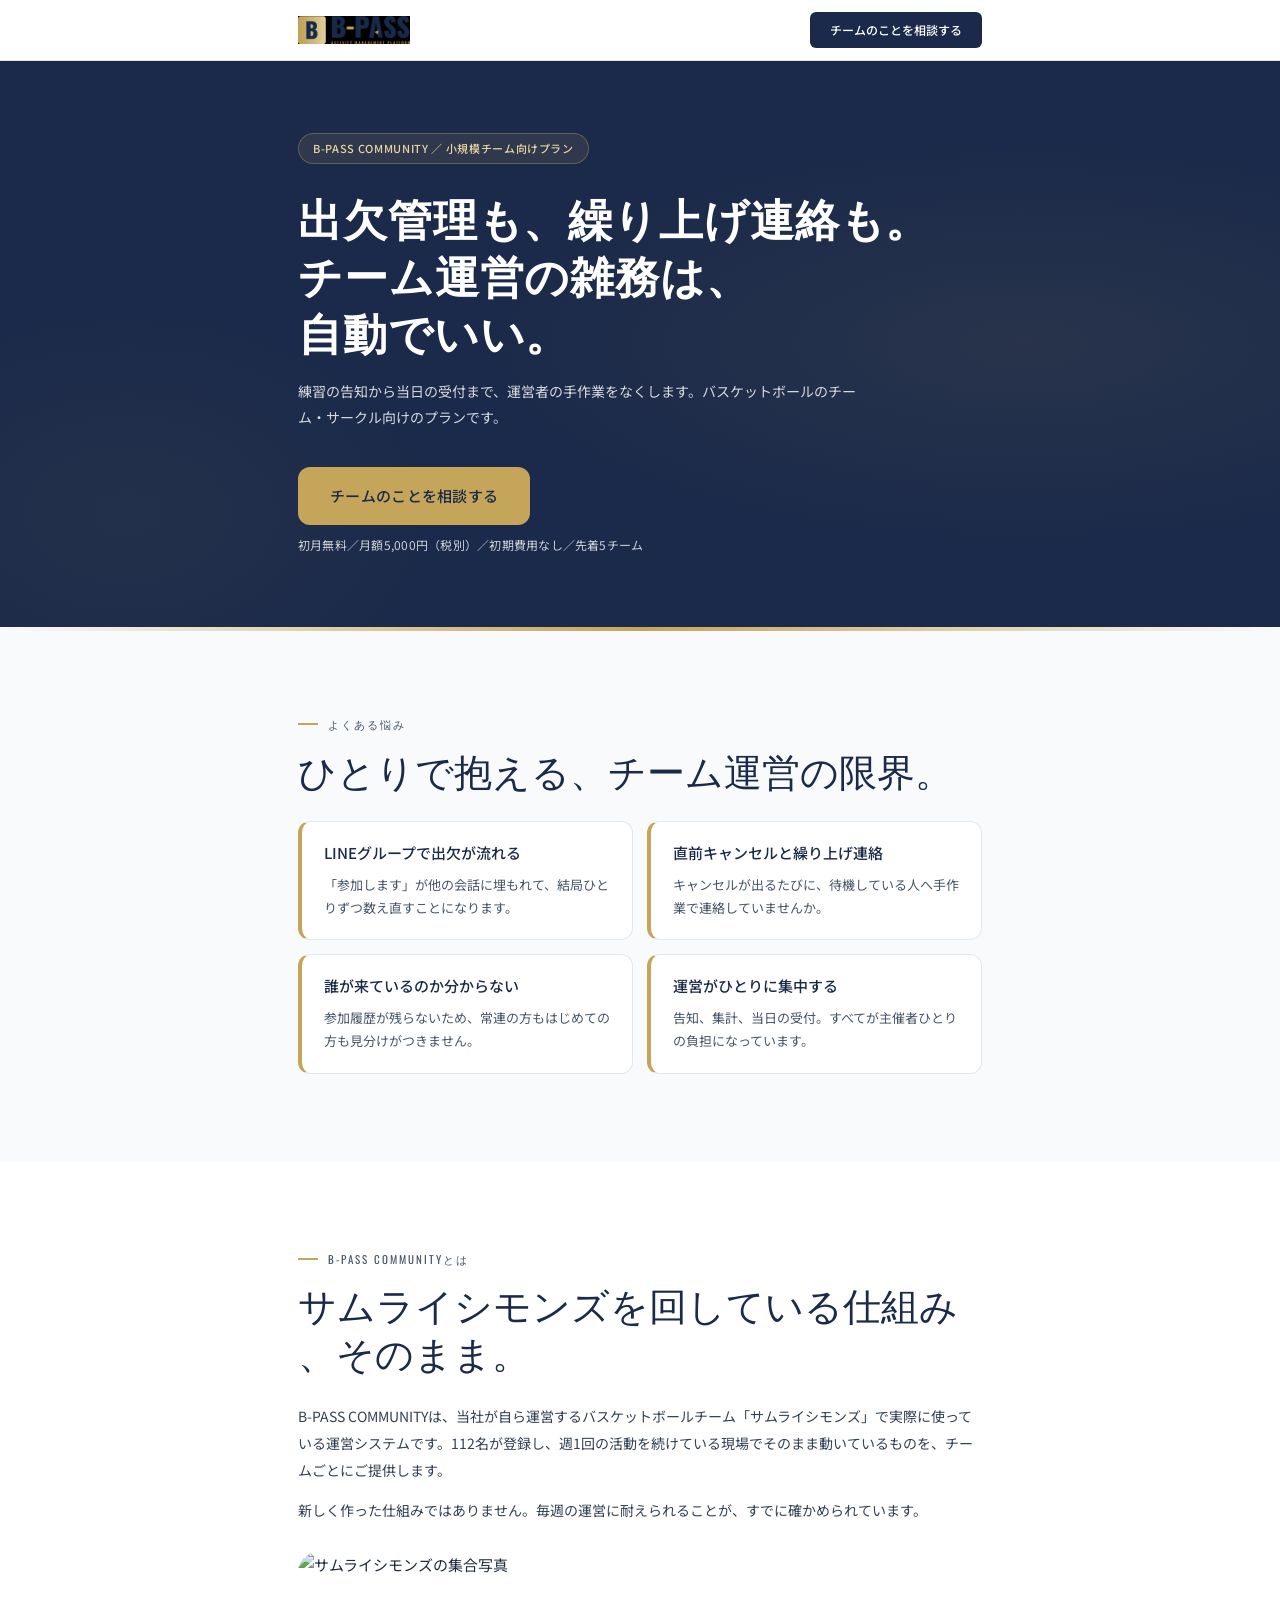
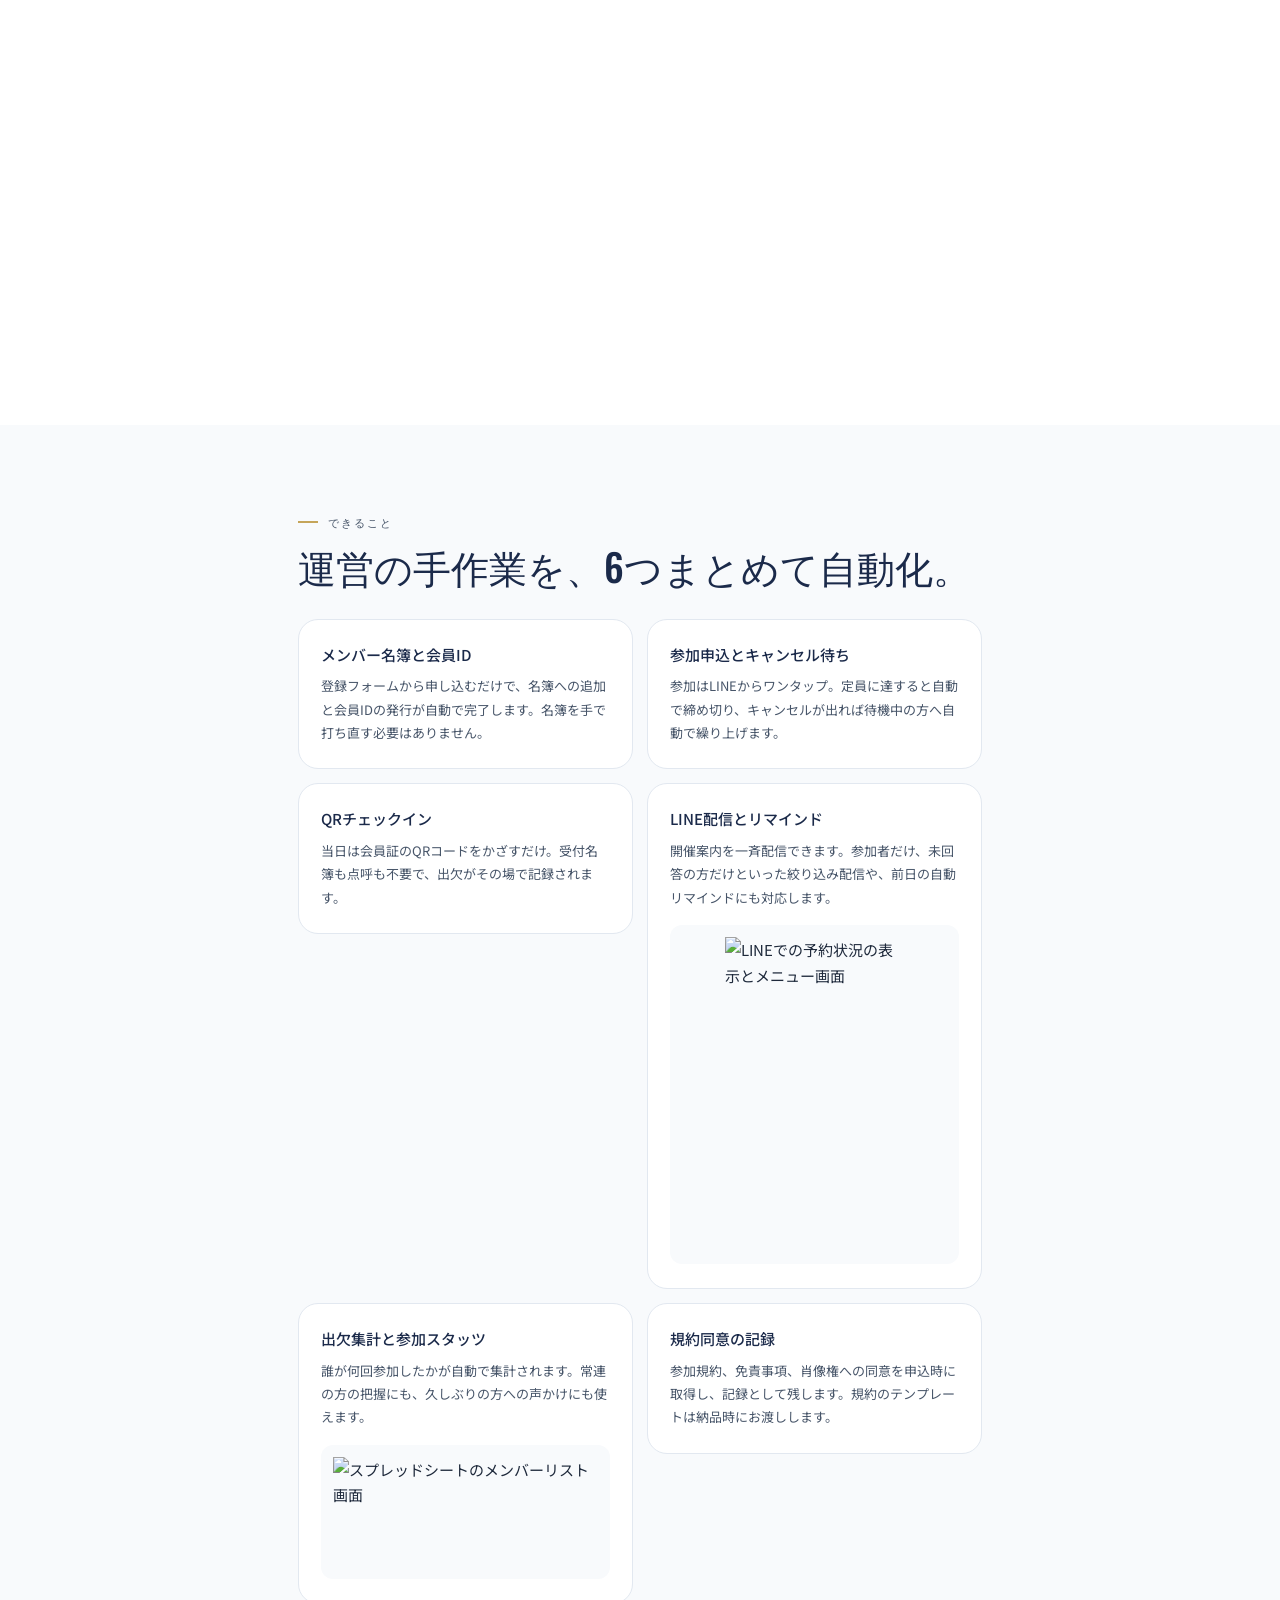
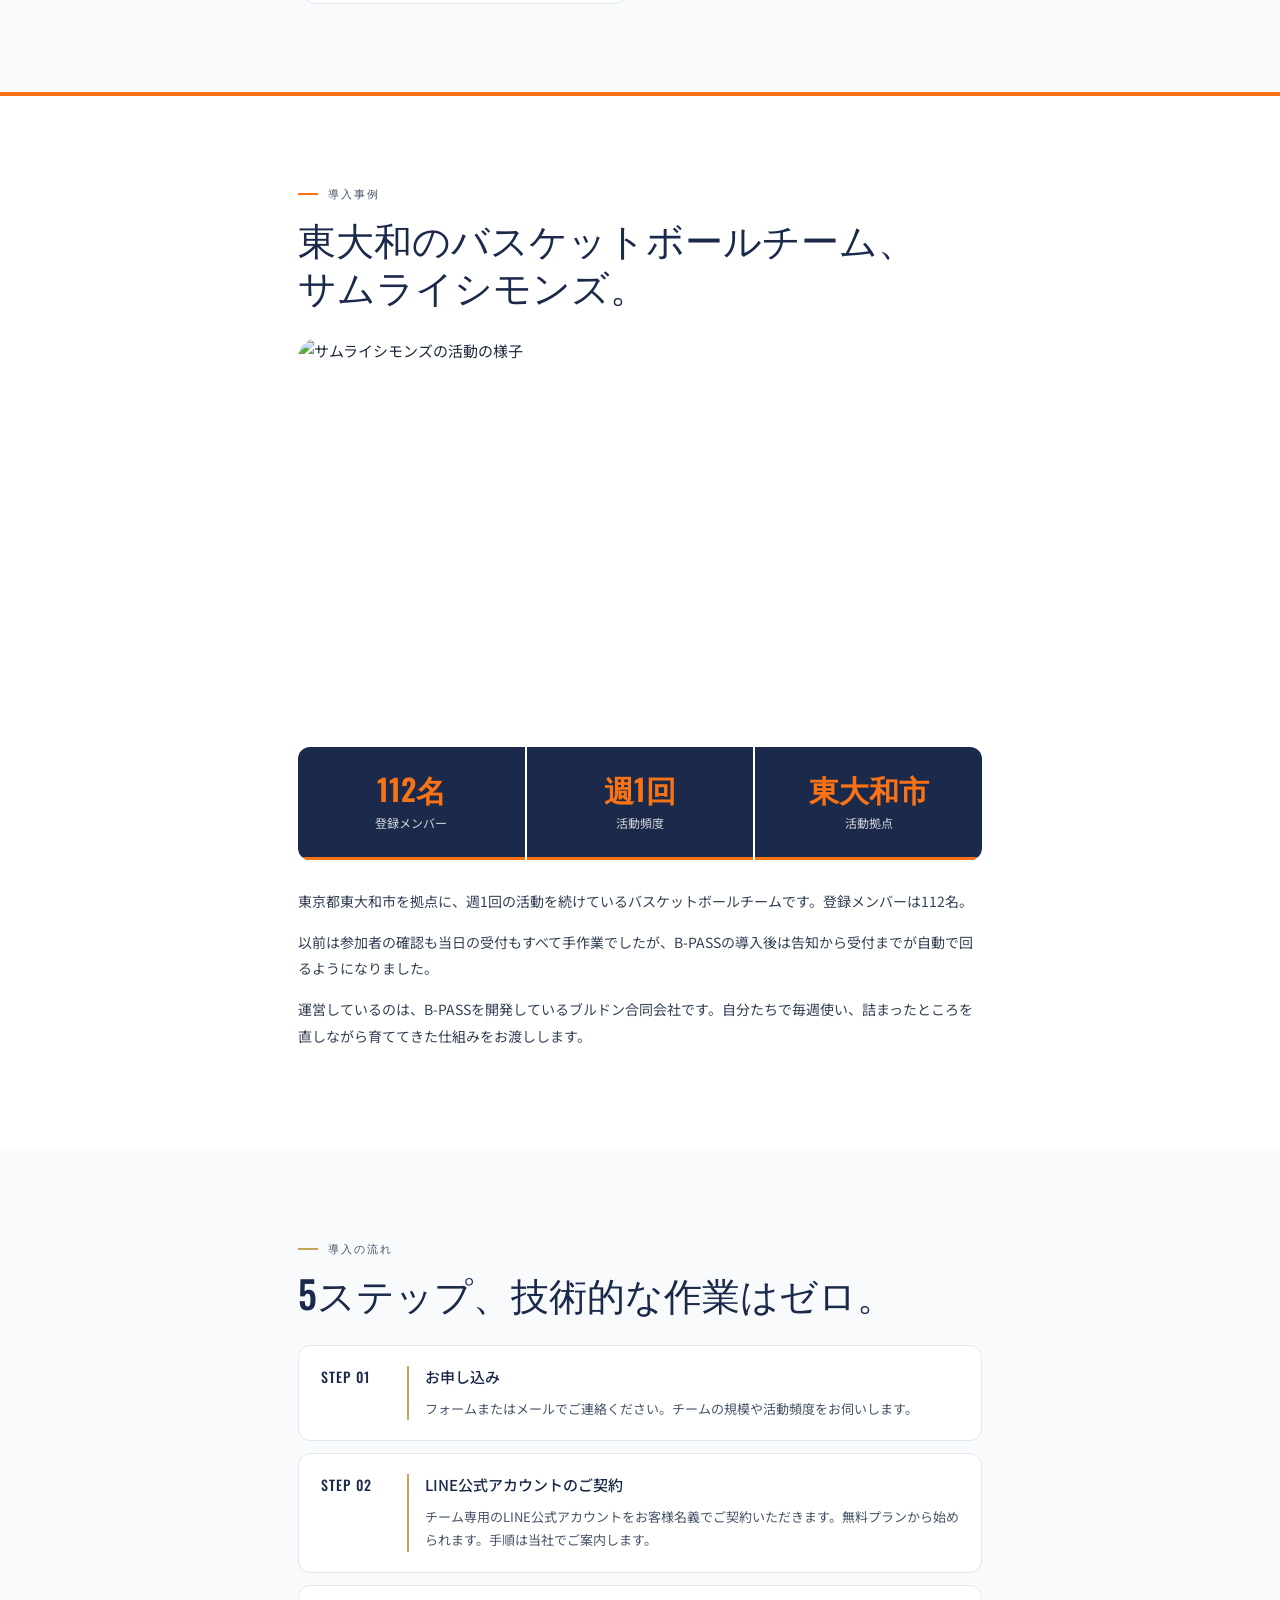
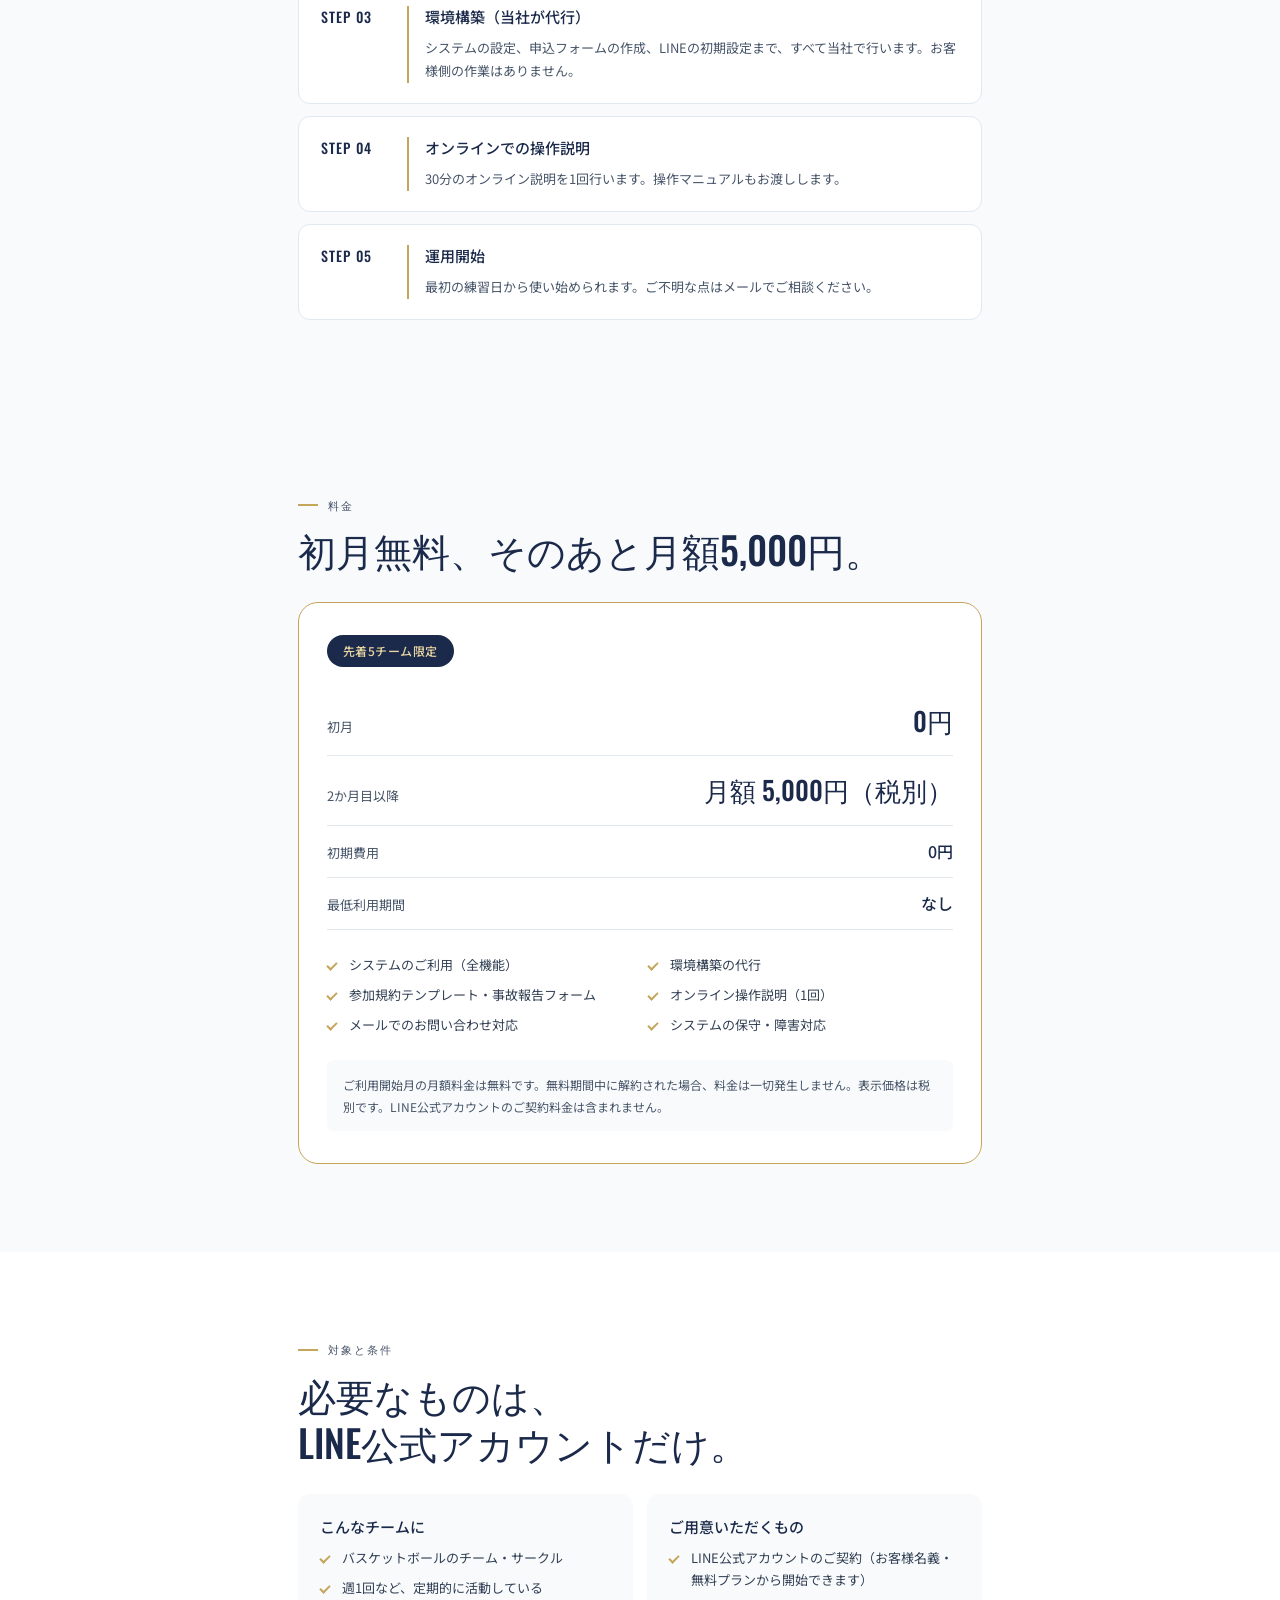
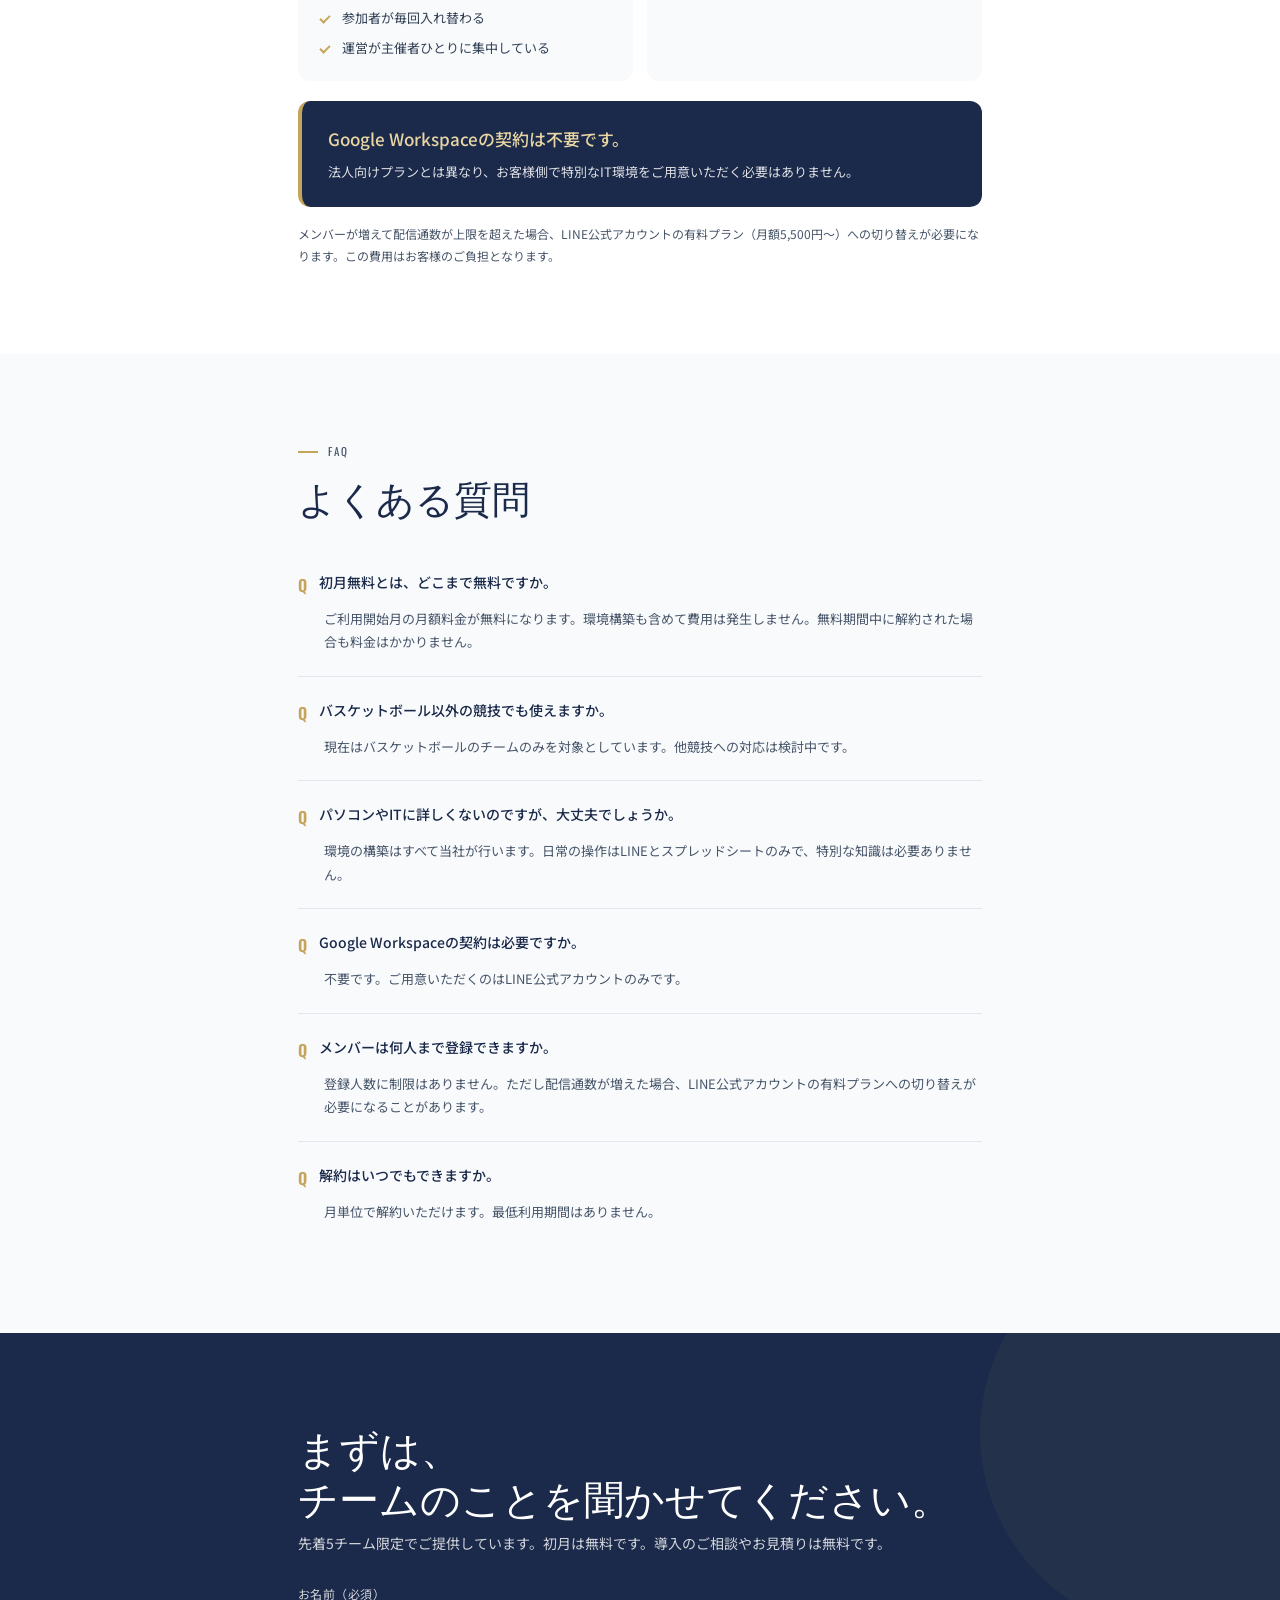
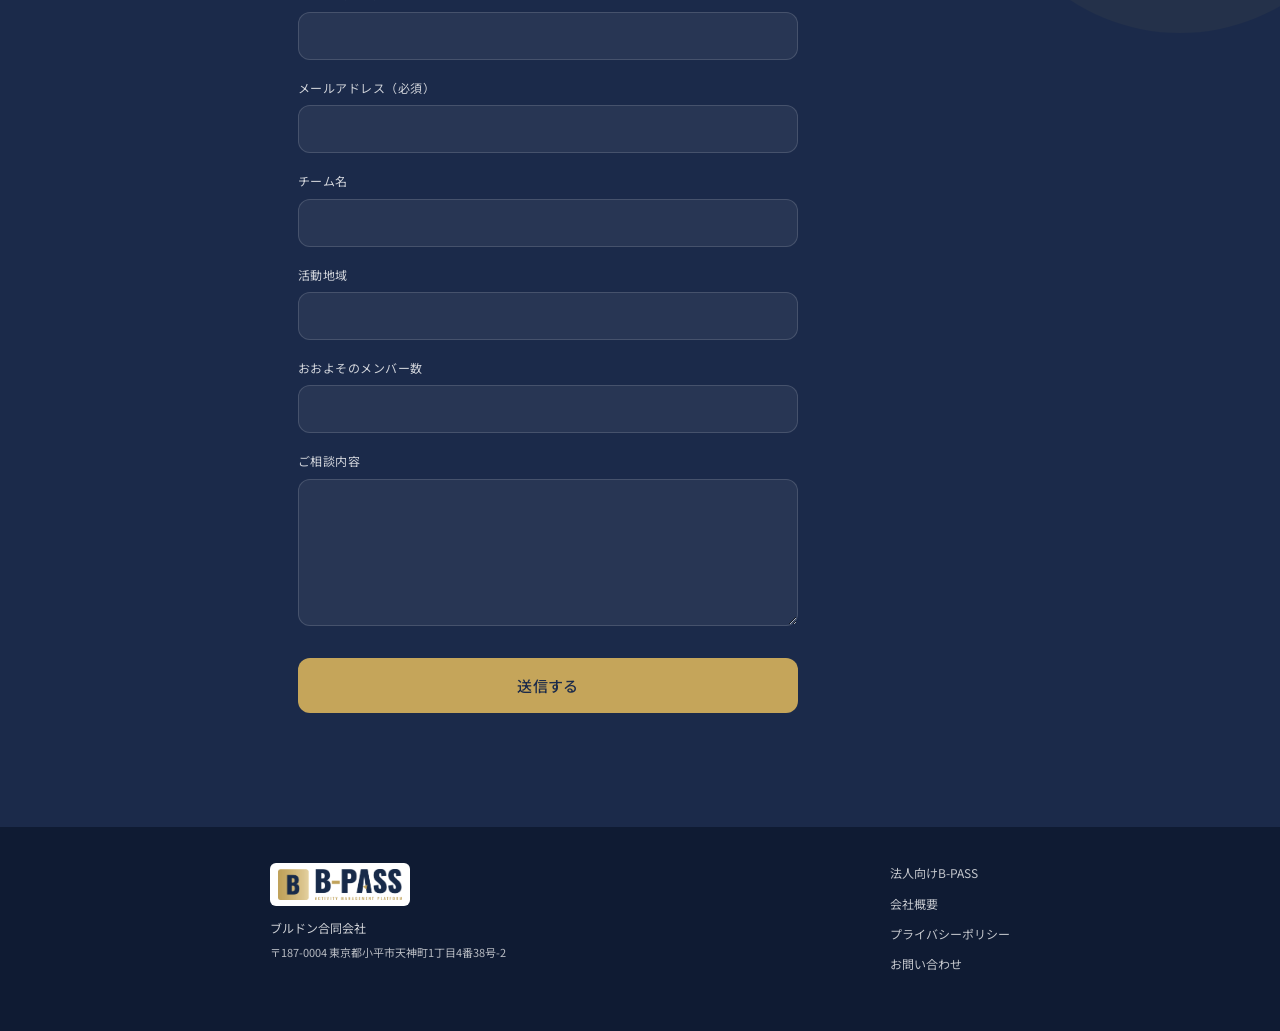
==== community/index.html @ 3dd8caec "feat: B-PASS COMMUNITY LP（/community/）を新設 - community/index.html：指示書v5 5章の確定コピー01〜11を実装 - community/" ====
<!DOCTYPE html>
<html lang="ja">
<head>
  <meta charset="UTF-8">
  <meta name="viewport" content="width=device-width, initial-scale=1.0">
  <!-- Google Analytics 4（法人版 index.html と同一方式・同一プロパティ。page_path /community/ で分離） -->
  <script async src="https://www.googletagmanager.com/gtag/js?id=G-0CHDT93RZH"></script>
  <script>
    window.dataLayer = window.dataLayer || [];
    function gtag(){dataLayer.push(arguments);}
    gtag('js', new Date());
    gtag('config', 'G-0CHDT93RZH');
  </script>
  <title>B-PASS COMMUNITY — 小規模チーム向けプラン | Bulldon LLC</title>
  <meta name="description" content="練習の告知から当日の受付まで、運営者の手作業をなくします。バスケットボールのチーム・サークル向けのプランです。">
  <link rel="canonical" href="https://lp.bull-don.com/community/">
  <meta property="og:type" content="website">
  <meta property="og:title" content="B-PASS COMMUNITY — 小規模チーム向けプラン">
  <meta property="og:description" content="練習の告知から当日の受付まで、運営者の手作業をなくします。バスケットボールのチーム・サークル向けのプランです。">
  <meta property="og:url" content="https://lp.bull-don.com/community/">
  <meta property="og:image" content="https://lp.bull-don.com/assets/images/photo-samurai.jpg">
  <meta property="og:locale" content="ja_JP">
  <link rel="preconnect" href="https://fonts.googleapis.com">
  <link rel="preconnect" href="https://fonts.gstatic.com" crossorigin>
  <link href="https://fonts.googleapis.com/css2?family=Oswald:wght@400;500;600&family=Noto+Sans+JP:wght@400;500&display=swap" rel="stylesheet">
  <link rel="stylesheet" href="../assets/css/style.css">
  <link rel="stylesheet" href="./community.css">
</head>
<body class="cm">

  <!-- HEADER -->
  <header class="header">
    <div class="header-inner">
      <div class="logo">
        <img src="../assets/images/logo-transparent.png" alt="B-PASS" class="logo-img">
      </div>
      <a href="#contact" class="header-cta">チームのことを相談する</a>
    </div>
  </header>

  <main>

    <!-- 01 HERO -->
    <section class="hero cm-hero">
      <div class="hero-inner cm-hero-inner">
        <div class="hero-text">
          <p class="hero-badge">B-PASS COMMUNITY ／ 小規模チーム向けプラン</p>
          <h1 class="hero-h1 cm-hero-h1">出欠管理も、繰り上げ連絡も。<br>チーム運営の雑務は、自動でいい。</h1>
          <p class="hero-sub cm-hero-sub">練習の告知から当日の受付まで、運営者の手作業をなくします。バスケットボールのチーム・サークル向けのプランです。</p>
          <div class="hero-cta-wrap">
            <a href="#contact" class="btn-hero">チームのことを相談する</a>
            <p class="hero-note cm-hero-note">初月無料／月額5,000円（税別）／初期費用なし／先着5チーム</p>
          </div>
        </div>
      </div>
    </section>

    <!-- 02 ISSUE -->
    <section class="issue cm-issue">
      <div class="container">
        <p class="eyebrow">よくある悩み</p>
        <h2 class="sec-title reveal">ひとりで抱える、チーム運営の限界。</h2>
        <div class="cm-issue-grid">
          <div class="cm-issue-card reveal reveal-delay-1">
            <h3 class="cm-card-title">LINEグループで出欠が流れる</h3>
            <p class="cm-card-body">「参加します」が他の会話に埋もれて、結局ひとりずつ数え直すことになります。</p>
          </div>
          <div class="cm-issue-card reveal reveal-delay-2">
            <h3 class="cm-card-title">直前キャンセルと繰り上げ連絡</h3>
            <p class="cm-card-body">キャンセルが出るたびに、待機している人へ手作業で連絡していませんか。</p>
          </div>
          <div class="cm-issue-card reveal reveal-delay-3">
            <h3 class="cm-card-title">誰が来ているのか分からない</h3>
            <p class="cm-card-body">参加履歴が残らないため、常連の方もはじめての方も見分けがつきません。</p>
          </div>
          <div class="cm-issue-card reveal reveal-delay-4">
            <h3 class="cm-card-title">運営がひとりに集中する</h3>
            <p class="cm-card-body">告知、集計、当日の受付。すべてが主催者ひとりの負担になっています。</p>
          </div>
        </div>
      </div>
    </section>

    <!-- 03 SOLUTION -->
    <section class="solution cm-solution">
      <div class="container">
        <p class="eyebrow">B-PASS COMMUNITYとは</p>
        <h2 class="sec-title reveal">サムライシモンズを回している仕組み、そのまま。</h2>
        <div class="cm-solution-body reveal">
          <p>B-PASS COMMUNITYは、当社が自ら運営するバスケットボールチーム「サムライシモンズ」で実際に使っている運営システムです。112名が登録し、週1回の活動を続けている現場でそのまま動いているものを、チームごとにご提供します。</p>
          <p>新しく作った仕組みではありません。毎週の運営に耐えられることが、すでに確かめられています。</p>
        </div>
        <div class="cm-photo reveal">
          <img src="../assets/images/photo-samurai.jpg" alt="サムライシモンズの集合写真" width="1706" height="960" loading="lazy">
        </div>
      </div>
    </section>

    <!-- 04 FEATURES -->
    <section class="features cm-features">
      <div class="container">
        <p class="eyebrow">できること</p>
        <h2 class="sec-title reveal">運営の手作業を、6つまとめて自動化。</h2>
        <div class="cm-feat-grid">
          <div class="feat-card cm-feat-card reveal reveal-delay-1">
            <h3 class="cm-card-title">メンバー名簿と会員ID</h3>
            <p class="cm-card-body">登録フォームから申し込むだけで、名簿への追加と会員IDの発行が自動で完了します。名簿を手で打ち直す必要はありません。</p>
          </div>
          <div class="feat-card cm-feat-card reveal reveal-delay-2">
            <h3 class="cm-card-title">参加申込とキャンセル待ち</h3>
            <p class="cm-card-body">参加はLINEからワンタップ。定員に達すると自動で締め切り、キャンセルが出れば待機中の方へ自動で繰り上げます。</p>
          </div>
          <div class="feat-card cm-feat-card reveal reveal-delay-3">
            <h3 class="cm-card-title">QRチェックイン</h3>
            <p class="cm-card-body">当日は会員証のQRコードをかざすだけ。受付名簿も点呼も不要で、出欠がその場で記録されます。</p>
          </div>
          <div class="feat-card cm-feat-card reveal reveal-delay-4">
            <h3 class="cm-card-title">LINE配信とリマインド</h3>
            <p class="cm-card-body">開催案内を一斉配信できます。参加者だけ、未回答の方だけといった絞り込み配信や、前日の自動リマインドにも対応します。</p>
            <div class="cm-feat-img cm-feat-img--phone">
              <img src="../assets/images/screen-line.png" alt="LINEでの予約状況の表示とメニュー画面" width="400" height="700" loading="lazy">
            </div>
          </div>
          <div class="feat-card cm-feat-card reveal reveal-delay-5">
            <h3 class="cm-card-title">出欠集計と参加スタッツ</h3>
            <p class="cm-card-body">誰が何回参加したかが自動で集計されます。常連の方の把握にも、久しぶりの方への声かけにも使えます。</p>
            <div class="cm-feat-img">
              <img src="../assets/images/screen-sheet.png" alt="スプレッドシートのメンバーリスト画面" width="1200" height="500" loading="lazy">
            </div>
          </div>
          <div class="feat-card cm-feat-card reveal reveal-delay-6">
            <h3 class="cm-card-title">規約同意の記録</h3>
            <p class="cm-card-body">参加規約、免責事項、肖像権への同意を申込時に取得し、記録として残します。規約のテンプレートは納品時にお渡しします。</p>
          </div>
        </div>
      </div>
    </section>

    <!-- 05 CASE STUDY（Orange はこのセクション内のみ） -->
    <section class="cm-case">
      <div class="container">
        <p class="eyebrow">導入事例</p>
        <h2 class="sec-title reveal">東大和のバスケットボールチーム、サムライシモンズ。</h2>
        <div class="cm-photo cm-case-photo reveal">
          <img src="../assets/images/photo-samurai.jpg" alt="サムライシモンズの活動の様子" width="1706" height="960" loading="lazy">
        </div>
        <div class="cm-case-stats">
          <div class="cm-case-stat reveal reveal-delay-1">
            <p class="cm-case-num">112名</p>
            <p class="cm-case-label">登録メンバー</p>
          </div>
          <div class="cm-case-stat reveal reveal-delay-2">
            <p class="cm-case-num">週1回</p>
            <p class="cm-case-label">活動頻度</p>
          </div>
          <div class="cm-case-stat reveal reveal-delay-3">
            <p class="cm-case-num">東大和市</p>
            <p class="cm-case-label">活動拠点</p>
          </div>
        </div>
        <div class="cm-case-body reveal">
          <p>東京都東大和市を拠点に、週1回の活動を続けているバスケットボールチームです。登録メンバーは112名。</p>
          <p>以前は参加者の確認も当日の受付もすべて手作業でしたが、B-PASSの導入後は告知から受付までが自動で回るようになりました。</p>
          <p>運営しているのは、B-PASSを開発しているブルドン合同会社です。自分たちで毎週使い、詰まったところを直しながら育ててきた仕組みをお渡しします。</p>
        </div>
      </div>
    </section>

    <!-- 06 導入の流れ -->
    <section class="cm-flow">
      <div class="container">
        <p class="eyebrow">導入の流れ</p>
        <h2 class="sec-title reveal">5ステップ、技術的な作業はゼロ。</h2>
        <ol class="cm-steps">
          <li class="cm-step reveal">
            <p class="cm-step-num">STEP 01</p>
            <div>
              <h3 class="cm-card-title">お申し込み</h3>
              <p class="cm-card-body">フォームまたはメールでご連絡ください。チームの規模や活動頻度をお伺いします。</p>
            </div>
          </li>
          <li class="cm-step reveal">
            <p class="cm-step-num">STEP 02</p>
            <div>
              <h3 class="cm-card-title">LINE公式アカウントのご契約</h3>
              <p class="cm-card-body">チーム専用のLINE公式アカウントをお客様名義でご契約いただきます。無料プランから始められます。手順は当社でご案内します。</p>
            </div>
          </li>
          <li class="cm-step reveal">
            <p class="cm-step-num">STEP 03</p>
            <div>
              <h3 class="cm-card-title">環境構築（当社が代行）</h3>
              <p class="cm-card-body">システムの設定、申込フォームの作成、LINEの初期設定まで、すべて当社で行います。お客様側の作業はありません。</p>
            </div>
          </li>
          <li class="cm-step reveal">
            <p class="cm-step-num">STEP 04</p>
            <div>
              <h3 class="cm-card-title">オンラインでの操作説明</h3>
              <p class="cm-card-body">30分のオンライン説明を1回行います。操作マニュアルもお渡しします。</p>
            </div>
          </li>
          <li class="cm-step reveal">
            <p class="cm-step-num">STEP 05</p>
            <div>
              <h3 class="cm-card-title">運用開始</h3>
              <p class="cm-card-body">最初の練習日から使い始められます。ご不明な点はメールでご相談ください。</p>
            </div>
          </li>
        </ol>
      </div>
    </section>

    <!-- 07 料金 -->
    <section class="plan cm-price">
      <div class="container">
        <p class="eyebrow">料金</p>
        <h2 class="sec-title reveal">初月無料、そのあと月額5,000円。</h2>
        <div class="cm-price-card reveal">
          <p class="cm-price-badge">先着5チーム限定</p>
          <dl class="cm-price-list">
            <div class="cm-price-row cm-price-row--main">
              <dt>初月</dt>
              <dd>0円</dd>
            </div>
            <div class="cm-price-row cm-price-row--main">
              <dt>2か月目以降</dt>
              <dd>月額 5,000円（税別）</dd>
            </div>
            <div class="cm-price-row">
              <dt>初期費用</dt>
              <dd>0円</dd>
            </div>
            <div class="cm-price-row">
              <dt>最低利用期間</dt>
              <dd>なし</dd>
            </div>
          </dl>
          <ul class="cm-price-includes">
            <li>システムのご利用（全機能）</li>
            <li>環境構築の代行</li>
            <li>参加規約テンプレート・事故報告フォーム</li>
            <li>オンライン操作説明（1回）</li>
            <li>メールでのお問い合わせ対応</li>
            <li>システムの保守・障害対応</li>
          </ul>
          <p class="cm-price-note">ご利用開始月の月額料金は無料です。無料期間中に解約された場合、料金は一切発生しません。表示価格は税別です。LINE公式アカウントのご契約料金は含まれません。</p>
        </div>
      </div>
    </section>

    <!-- 08 対象・条件 -->
    <section class="cm-target">
      <div class="container">
        <p class="eyebrow">対象と条件</p>
        <h2 class="sec-title reveal">必要なものは、LINE公式アカウントだけ。</h2>
        <div class="cm-target-grid">
          <div class="cm-target-col reveal reveal-delay-1">
            <h3 class="cm-card-title">こんなチームに</h3>
            <ul class="cm-check-list">
              <li>バスケットボールのチーム・サークル</li>
              <li>週1回など、定期的に活動している</li>
              <li>参加者が毎回入れ替わる</li>
              <li>運営が主催者ひとりに集中している</li>
            </ul>
          </div>
          <div class="cm-target-col reveal reveal-delay-2">
            <h3 class="cm-card-title">ご用意いただくもの</h3>
            <ul class="cm-check-list">
              <li>LINE公式アカウントのご契約（お客様名義・無料プランから開始できます）</li>
            </ul>
          </div>
        </div>
        <div class="cm-diff reveal">
          <p class="cm-diff-lead">Google Workspaceの契約は不要です。</p>
          <p class="cm-diff-body">法人向けプランとは異なり、お客様側で特別なIT環境をご用意いただく必要はありません。</p>
        </div>
        <p class="cm-target-note">メンバーが増えて配信通数が上限を超えた場合、LINE公式アカウントの有料プラン（月額5,500円〜）への切り替えが必要になります。この費用はお客様のご負担となります。</p>
      </div>
    </section>

    <!-- 09 FAQ -->
    <section class="faq cm-faq">
      <div class="container">
        <p class="eyebrow">FAQ</p>
        <h2 class="sec-title reveal">よくある質問</h2>
        <div class="faq-list">
          <div class="faq-item">
            <h3 class="faq-q">初月無料とは、どこまで無料ですか。</h3>
            <p class="faq-a">ご利用開始月の月額料金が無料になります。環境構築も含めて費用は発生しません。無料期間中に解約された場合も料金はかかりません。</p>
          </div>
          <div class="faq-item">
            <h3 class="faq-q">バスケットボール以外の競技でも使えますか。</h3>
            <p class="faq-a">現在はバスケットボールのチームのみを対象としています。他競技への対応は検討中です。</p>
          </div>
          <div class="faq-item">
            <h3 class="faq-q">パソコンやITに詳しくないのですが、大丈夫でしょうか。</h3>
            <p class="faq-a">環境の構築はすべて当社が行います。日常の操作はLINEとスプレッドシートのみで、特別な知識は必要ありません。</p>
          </div>
          <div class="faq-item">
            <h3 class="faq-q">Google Workspaceの契約は必要ですか。</h3>
            <p class="faq-a">不要です。ご用意いただくのはLINE公式アカウントのみです。</p>
          </div>
          <div class="faq-item">
            <h3 class="faq-q">メンバーは何人まで登録できますか。</h3>
            <p class="faq-a">登録人数に制限はありません。ただし配信通数が増えた場合、LINE公式アカウントの有料プランへの切り替えが必要になることがあります。</p>
          </div>
          <div class="faq-item">
            <h3 class="faq-q">解約はいつでもできますか。</h3>
            <p class="faq-a">月単位で解約いただけます。最低利用期間はありません。</p>
          </div>
        </div>
      </div>
    </section>

    <!-- 10 CTA / FORM -->
    <section class="cta-final cm-cta" id="contact">
      <div class="container">
        <h2 class="cta-final-h2">まずは、チームのことを聞かせてください。</h2>
        <p class="cta-final-sub cm-cta-sub">先着5チーム限定でご提供しています。初月は無料です。導入のご相談やお見積りは無料です。</p>
        <form class="form" id="communityForm" novalidate>
          <div class="form-group">
            <label class="form-label cm-form-label" for="cm-name">お名前（必須）</label>
            <input class="form-input" type="text" id="cm-name" name="name" autocomplete="name" required>
          </div>
          <div class="form-group">
            <label class="form-label cm-form-label" for="cm-email">メールアドレス（必須）</label>
            <input class="form-input" type="email" id="cm-email" name="email" autocomplete="email" required>
          </div>
          <div class="form-group">
            <label class="form-label cm-form-label" for="cm-team">チーム名</label>
            <input class="form-input" type="text" id="cm-team" name="team">
          </div>
          <div class="form-group">
            <label class="form-label cm-form-label" for="cm-area">活動地域</label>
            <input class="form-input" type="text" id="cm-area" name="area">
          </div>
          <div class="form-group">
            <label class="form-label cm-form-label" for="cm-members">おおよそのメンバー数</label>
            <input class="form-input" type="text" id="cm-members" name="members" inputmode="numeric">
          </div>
          <div class="form-group">
            <label class="form-label cm-form-label" for="cm-message">ご相談内容</label>
            <textarea class="form-input cm-textarea" id="cm-message" name="message" rows="5"></textarea>
          </div>
          <button class="btn-submit" type="submit" id="cmSubmit">送信する</button>
        </form>
        <div class="cm-form-status" id="cmSuccess" role="status" hidden>
          <p>お問い合わせありがとうございます。担当者より3営業日以内にご連絡いたします。</p>
        </div>
        <div class="cm-form-status" id="cmPending" role="alert" hidden>
          <p>申し訳ありません。現在フォームを準備中です。お手数ですがメールにてお問い合わせください。</p>
        </div>
      </div>
    </section>

  </main>

  <!-- 11 FOOTER -->
  <footer class="footer cm-footer">
    <div class="footer-inner">
      <div class="footer-left">
        <img src="../assets/images/logo-white.png" alt="B-PASS" class="footer-logo-img cm-footer-logo">
        <p class="footer-company cm-footer-company">ブルドン合同会社</p>
        <p class="cm-footer-address">〒187-0004 東京都小平市天神町1丁目4番38号-2</p>
      </div>
      <nav class="footer-nav cm-footer-nav" aria-label="フッター">
        <a href="https://lp.bull-don.com/">法人向けB-PASS</a>
        <a href="https://www.bull-don.com/" target="_blank" rel="noopener">会社概要</a>
        <a href="../privacy.html">プライバシーポリシー</a>
        <a href="mailto:rshimizu@bull-don.com">お問い合わせ</a>
      </nav>
    </div>
  </footer>

  <script src="../assets/js/form.js"></script>
  <script src="./community.js"></script>
</body>
</html>
---- assets/css/style.css ----
/* ─── RESET & BASE ─── */
*, *::before, *::after { box-sizing: border-box; margin: 0; padding: 0; }

:root {
  --navy:       #1B2A4A;
  --mid-navy:   #263A5E;
  --deep-navy:  #0F1B33;
  --gold:       #C5A55A;
  --light-gold: #E8D5A3;
  --dark-gold:  #9E843F;
  --white:      #FFFFFF;
  --off-white:  #F8FAFC;
  --slate-100:  #F1F5F9;
  --slate-200:  #E2E8F0;
  --slate-400:  #94A3B8;
  --slate-600:  #475569;
  --slate-700:  #334155;
  --slate-800:  #1E293B;
  --font-display: 'Oswald', sans-serif;
  --font-body:    'Noto Sans JP', sans-serif;
  --radius-sm:  6px;
  --radius-md:  12px;
  --radius-lg:  20px;
  --max-w:      740px;
}

html { scroll-behavior: smooth; }

body {
  font-family: var(--font-body);
  font-size: 15px;
  line-height: 1.7;
  color: var(--slate-800);
  background: var(--white);
  -webkit-font-smoothing: antialiased;
}

/* ─── UTILITY ─── */
.container { max-width: var(--max-w); margin: 0 auto; padding: 0 28px; }

.eyebrow {
  font-family: var(--font-display);
  font-size: 11px;
  font-weight: 400;
  letter-spacing: 0.18em;
  color: var(--gold);
  margin-bottom: 12px;
  text-transform: uppercase;
}

.sec-title {
  font-family: var(--font-display);
  font-size: clamp(28px, 5vw, 38px);
  font-weight: 500;
  color: var(--navy);
  line-height: 1.25;
  margin-bottom: 28px;
}

.placeholder-area {
  background: var(--slate-100);
  border: 1.5px dashed var(--slate-200);
  border-radius: var(--radius-lg);
  display: flex;
  flex-direction: column;
  align-items: center;
  justify-content: center;
  gap: 6px;
}
.placeholder-text { font-size: 13px; color: var(--slate-400); font-weight: 500; }
.placeholder-sub  { font-size: 11px; color: var(--slate-400); }

/* ─── HEADER ─── */
.header {
  position: sticky; top: 0; z-index: 100;
  background: rgba(255,255,255,0.94);
  backdrop-filter: blur(12px);
  border-bottom: 0.5px solid var(--slate-200);
}
.header-inner {
  max-width: var(--max-w); margin: 0 auto; padding: 0 28px;
  height: 60px; display: flex; align-items: center; justify-content: space-between;
}
.logo { display: flex; align-items: center; }
.logo-img { height: 28px; width: auto; max-width: 160px; object-fit: contain; display: block; }
.footer-logo-img { height: 22px; width: auto; max-width: 120px; object-fit: contain; display: block; margin-bottom: 6px; }
.header-cta {
  font-size: 12px; font-weight: 500;
  background: var(--navy); color: var(--white);
  padding: 8px 20px; border-radius: var(--radius-sm);
  text-decoration: none; transition: background 0.2s;
}
.header-cta:hover { background: var(--mid-navy); }

/* ─── HERO ─── */
.hero {
  padding: 0;
  background: var(--navy);
  position: relative;
  overflow: hidden;
}
.hero::before {
  content: '';
  position: absolute; inset: 0;
  background:
    radial-gradient(ellipse 60% 50% at 80% 50%, rgba(197,165,90,0.08) 0%, transparent 70%),
    radial-gradient(ellipse 40% 60% at 10% 80%, rgba(197,165,90,0.05) 0%, transparent 60%);
  pointer-events: none;
}
.hero-inner {
  max-width: var(--max-w); margin: 0 auto; padding: 0 28px;
  display: grid; grid-template-columns: 1.1fr 0.9fr;
  gap: 48px; align-items: center;
  min-height: 540px;
  position: relative; z-index: 1;
}
.hero-badge {
  display: inline-flex; align-items: center; gap: 6px;
  background: rgba(197,165,90,0.12);
  border: 0.5px solid rgba(197,165,90,0.35);
  color: var(--light-gold);
  font-size: 11px; font-weight: 500;
  padding: 5px 14px; border-radius: 20px;
  margin-bottom: 24px; letter-spacing: 0.06em;
}
.hero-h1 {
  font-family: var(--font-display);
  font-size: clamp(34px, 6vw, 50px);
  font-weight: 600; color: var(--white);
  line-height: 1.15; margin-bottom: 20px;
  letter-spacing: 0.02em;
}
.hero-h1 span { color: var(--gold); }
.hero-sub {
  font-size: 14px; color: rgba(255,255,255,0.6);
  line-height: 1.85; margin-bottom: 36px;
}
.hero-cta-wrap { display: flex; flex-direction: column; gap: 10px; align-items: flex-start; }
.btn-hero {
  display: inline-block;
  background: var(--gold); color: var(--navy);
  font-family: var(--font-body);
  font-size: 15px; font-weight: 500;
  padding: 16px 32px; border-radius: var(--radius-md);
  text-decoration: none;
  transition: background 0.2s, transform 0.15s;
  letter-spacing: 0.02em;
}
.btn-hero:hover { background: var(--light-gold); transform: translateY(-2px); }
.hero-note { font-size: 11px; color: rgba(255,255,255,0.35); }

.hero-visual { display: flex; align-items: center; justify-content: center; padding: 48px 0; }
.phone-mock {
  width: 200px;
  background: rgba(255,255,255,0.05);
  border: 0.5px solid rgba(255,255,255,0.12);
  border-radius: 28px;
  overflow: hidden;
  box-shadow: 0 24px 64px rgba(0,0,0,0.3);
}
.phone-mock-notch {
  height: 28px; background: rgba(0,0,0,0.2);
  display: flex; align-items: center; justify-content: center;
}
.phone-notch-bar {
  width: 60px; height: 6px;
  background: rgba(255,255,255,0.15); border-radius: 3px;
}
.phone-mock-body { height: auto; }
.hero-screen-img {
  width: 100%;
  max-width: 280px;
  height: auto;
  display: block;
  border-radius: var(--radius-lg);
  box-shadow: 0 24px 64px rgba(0,0,0,0.3);
}

/* ─── STRIP ─── */
.strip {
  background: var(--gold);
  padding: 14px 0;
  overflow: hidden;
}
.strip-inner {
  display: flex; gap: 40px;
  white-space: nowrap;
  animation: marquee 20s linear infinite;
}
.strip-item {
  font-family: var(--font-display);
  font-size: 13px; font-weight: 500;
  color: var(--navy); letter-spacing: 0.1em;
  flex-shrink: 0;
}
.strip-dot { color: rgba(27,42,74,0.4); margin: 0 8px; }
@keyframes marquee {
  from { transform: translateX(0); }
  to   { transform: translateX(-50%); }
}

/* ─── ISSUE ─── */
.issue { padding: 88px 0; background: var(--off-white); position: relative; }
.issue::before {
  content: '';
  position: absolute; top: 0; left: 0; right: 0; height: 4px;
  background: linear-gradient(90deg, transparent, var(--gold), transparent);
}
.quote-list { display: flex; flex-direction: column; gap: 14px; }
.quote-item {
  display: grid;
  grid-template-columns: auto 1fr;
  gap: 0;
  background: var(--white);
  border-radius: var(--radius-md);
  overflow: hidden;
  border: 0.5px solid var(--slate-200);
  transition: transform 0.2s;
}
.quote-item:hover { transform: translateX(4px); }
.quote-accent {
  width: 4px; background: var(--gold); flex-shrink: 0;
}
.quote-content { padding: 18px 22px; }
.quote-content p { font-size: 14px; color: var(--slate-700); line-height: 1.7; }

/* ─── SOLUTION ─── */
.solution { padding: 88px 0; background: var(--white); }
.solution-card {
  background: var(--navy);
  border-radius: var(--radius-lg);
  padding: 52px 40px;
  text-align: center;
  position: relative; overflow: hidden;
}
.solution-card::before {
  content: '';
  position: absolute;
  top: -60px; right: -60px;
  width: 240px; height: 240px;
  border-radius: 50%;
  background: rgba(197,165,90,0.06);
  pointer-events: none;
}
.solution-card::after {
  content: '';
  position: absolute;
  bottom: -80px; left: -40px;
  width: 200px; height: 200px;
  border-radius: 50%;
  background: rgba(197,165,90,0.04);
  pointer-events: none;
}
.solution-label {
  font-family: var(--font-display);
  font-size: 11px; font-weight: 400;
  letter-spacing: 0.2em; color: var(--gold);
  margin-bottom: 16px; position: relative; z-index: 1;
}
.solution-headline {
  font-family: var(--font-display);
  font-size: clamp(26px, 4.5vw, 34px);
  font-weight: 500; color: var(--white);
  line-height: 1.3; margin-bottom: 24px;
  position: relative; z-index: 1;
}
.solution-divider {
  width: 40px; height: 1px;
  background: rgba(197,165,90,0.4);
  margin: 0 auto 24px;
}
.solution-tags { margin-bottom: 24px; position: relative; z-index: 1; }
.tag {
  display: inline-block;
  background: rgba(197,165,90,0.12);
  border: 0.5px solid rgba(197,165,90,0.3);
  color: var(--light-gold);
  font-size: 11px; padding: 5px 14px;
  border-radius: 20px; margin: 4px;
  letter-spacing: 0.05em;
}
.solution-body {
  font-size: 14px; color: rgba(255,255,255,0.55);
  line-height: 1.9; position: relative; z-index: 1;
}

/* ─── FEATURES ─── */
.features { padding: 88px 0; background: var(--off-white); }
.feat-lead {
  font-size: 14px; color: var(--slate-600);
  line-height: 1.85; margin-bottom: 36px;
  padding-left: 16px;
  border-left: 2px solid var(--gold);
}
.feat-grid {
  display: grid;
  grid-template-columns: repeat(2, 1fr);
  gap: 14px; margin-bottom: 28px;
}
.feat-card {
  background: var(--white);
  border: 0.5px solid var(--slate-200);
  border-radius: var(--radius-lg);
  padding: 24px 20px;
  transition: box-shadow 0.2s, transform 0.2s;
  position: relative; overflow: hidden;
}
.feat-card::after {
  content: '';
  position: absolute; bottom: 0; left: 0; right: 0; height: 2px;
  background: var(--gold); opacity: 0;
  transition: opacity 0.2s;
}
.feat-card:hover { box-shadow: 0 8px 24px rgba(27,42,74,0.08); transform: translateY(-2px); }
.feat-card:hover::after { opacity: 1; }
.feat-icon {
  width: 40px; height: 40px;
  background: rgba(197,165,90,0.1);
  border-radius: var(--radius-sm);
  display: flex; align-items: center; justify-content: center;
  margin-bottom: 14px;
}
.feat-name { font-size: 13px; font-weight: 500; color: var(--navy); margin-bottom: 6px; }
.feat-desc { font-size: 12px; color: var(--slate-600); line-height: 1.65; }
.feat-screen { height: auto; margin-top: 4px; }
.feat-screen img { max-height: 240px; width: auto; max-width: 100%; display: block; margin: 0 auto; }

/* ─── CTA MID ─── */
.cta-mid {
  background: var(--navy);
  padding: 36px 28px;
}
.cta-mid-inner {
  max-width: var(--max-w); margin: 0 auto;
  display: flex; align-items: center;
  justify-content: space-between; gap: 24px; flex-wrap: wrap;
}
.cta-mid-text { font-size: 15px; color: rgba(255,255,255,0.8); line-height: 1.6; }
.btn-primary {
  display: inline-block;
  background: var(--gold); color: var(--navy);
  font-family: var(--font-body);
  font-size: 14px; font-weight: 500;
  padding: 14px 28px; border-radius: var(--radius-md);
  text-decoration: none; white-space: nowrap;
  transition: background 0.2s, transform 0.15s;
  border: none; cursor: pointer;
}
.btn-primary:hover { background: var(--light-gold); transform: translateY(-1px); }

/* ─── PROOF ─── */
.proof { padding: 88px 0; background: var(--white); }
.proof-body { font-size: 14px; color: var(--slate-600); line-height: 1.85; margin-bottom: 28px; }
.proof-img { height: 240px; margin-bottom: 32px; border-radius: var(--radius-lg); }
.stats-grid {
  display: grid; grid-template-columns: repeat(3, 1fr);
  gap: 2px; margin-bottom: 28px;
  border-radius: var(--radius-md); overflow: hidden;
  border: 0.5px solid var(--slate-200);
}
.stat-card {
  background: var(--navy);
  padding: 28px 16px; text-align: center;
}
.stat-num {
  font-family: var(--font-display);
  font-size: 40px; font-weight: 600;
  color: var(--gold); line-height: 1;
  margin-bottom: 8px;
}
.stat-unit { font-size: 18px; font-weight: 400; }
.stat-label { font-size: 11px; color: rgba(255,255,255,0.5); line-height: 1.5; }
.proof-note {
  font-size: 13px; color: var(--slate-400);
  line-height: 1.7; text-align: center; font-style: italic;
  padding: 16px; background: var(--off-white);
  border-radius: var(--radius-md);
}

/* ─── PLAN ─── */
.plan { padding: 88px 0; background: var(--off-white); }
.plan-grid { display: grid; grid-template-columns: 1fr 1fr; gap: 14px; margin-bottom: 16px; }
.plan-card {
  background: var(--white);
  border: 0.5px solid var(--slate-200);
  border-radius: var(--radius-lg);
  padding: 28px 24px;
}
.plan-card--rec { border: 1.5px solid var(--gold); }
.plan-rec {
  font-size: 10px; font-weight: 500;
  color: var(--gold); margin-bottom: 8px;
  letter-spacing: 0.08em; text-transform: uppercase;
}
.plan-name {
  font-family: var(--font-display);
  font-size: 22px; font-weight: 500;
  color: var(--navy); margin-bottom: 12px;
  letter-spacing: 0.04em;
}
.plan-desc { font-size: 12px; color: var(--slate-600); line-height: 1.75; }
.plan-note { font-size: 12px; color: var(--slate-400); text-align: center; }

/* ─── FAQ ─── */
.faq { padding: 88px 0; background: var(--white); }
.faq-list { margin-top: 8px; }
.faq-item {
  border-bottom: 0.5px solid var(--slate-200);
  overflow: hidden;
}
.faq-item:last-child { border-bottom: none; }
.faq-q {
  font-size: 14px; font-weight: 500;
  color: var(--navy); padding: 22px 0 8px;
  display: flex; align-items: flex-start; gap: 12px;
}
.faq-q::before {
  content: 'Q';
  font-family: var(--font-display);
  font-size: 16px; font-weight: 600;
  color: var(--gold); flex-shrink: 0;
  margin-top: 1px;
}
.faq-a {
  font-size: 13px; color: var(--slate-600);
  line-height: 1.8; padding: 0 0 22px 26px;
}

/* ─── CTA FINAL ─── */
.cta-final {
  background: var(--navy);
  padding: 88px 0 96px;
  position: relative; overflow: hidden;
}
.cta-final::before {
  content: '';
  position: absolute; top: -100px; right: -100px;
  width: 400px; height: 400px; border-radius: 50%;
  background: rgba(197,165,90,0.05); pointer-events: none;
}
.cta-final-eyebrow { color: var(--gold); }
.cta-final-h2 {
  font-family: var(--font-display);
  font-size: clamp(30px, 5vw, 40px);
  font-weight: 500; color: var(--white);
  line-height: 1.25; margin-bottom: 10px;
}
.cta-final-sub { font-size: 13px; color: rgba(255,255,255,0.45); margin-bottom: 28px; }
.monitor-badge {
  display: inline-block;
  background: rgba(197,165,90,0.1);
  border: 0.5px solid rgba(197,165,90,0.35);
  color: var(--light-gold);
  font-size: 12px; padding: 10px 20px;
  border-radius: var(--radius-md);
  margin-bottom: 36px; line-height: 1.6;
  letter-spacing: 0.03em;
}

/* Form */
.form { max-width: 500px; }
.form-group { margin-bottom: 18px; }
.form-label { display: block; font-size: 12px; color: rgba(255,255,255,0.45); margin-bottom: 7px; letter-spacing: 0.04em; }
.required { color: var(--gold); }
.form-input, .form-select {
  width: 100%;
  background: rgba(255,255,255,0.06);
  border: 0.5px solid rgba(255,255,255,0.14);
  border-radius: var(--radius-md);
  padding: 13px 18px;
  font-family: var(--font-body);
  font-size: 14px; color: var(--white);
  outline: none; transition: border-color 0.2s;
  appearance: none;
}
.form-input::placeholder { color: rgba(255,255,255,0.2); }
.form-select { color: rgba(255,255,255,0.45); cursor: pointer; }
.form-select option { background: var(--navy); color: var(--white); }
.form-input:focus, .form-select:focus { border-color: rgba(197,165,90,0.6); }

.btn-submit {
  width: 100%;
  background: var(--gold); color: var(--navy);
  font-family: var(--font-body);
  font-size: 15px; font-weight: 500;
  padding: 17px 24px; border-radius: var(--radius-md);
  border: none; cursor: pointer;
  margin-top: 8px; margin-bottom: 18px;
  transition: background 0.2s, transform 0.15s;
  letter-spacing: 0.03em;
}
.btn-submit:hover { background: var(--light-gold); transform: translateY(-2px); }
.btn-submit:active { transform: translateY(0); }
.btn-submit:disabled { opacity: 0.6; cursor: not-allowed; }

.form-privacy { font-size: 11px; color: rgba(255,255,255,0.3); line-height: 1.75; }
.privacy-link { color: rgba(197,165,90,0.6); text-decoration: underline; }

/* Form checkbox group (Phase D-4-β) */
.form-checkbox-group {
  display: flex;
  flex-direction: column;
  gap: 10px;
  margin-top: 8px;
}
.form-checkbox-label {
  display: flex;
  align-items: center;
  gap: 12px;
  padding: 11px 14px;
  background: rgba(255,255,255,0.06);
  border: 0.5px solid rgba(255,255,255,0.14);
  border-radius: var(--radius-sm);
  font-size: 13px;
  color: var(--white);
  cursor: pointer;
  transition: border-color 0.2s, background 0.2s;
}
.form-checkbox-label:hover {
  border-color: rgba(197,165,90,0.6);
}
.form-checkbox {
  appearance: none;
  -webkit-appearance: none;
  width: 16px;
  height: 16px;
  border: 1px solid rgba(255,255,255,0.3);
  border-radius: 3px;
  background: transparent;
  cursor: pointer;
  flex-shrink: 0;
  position: relative;
  transition: background 0.15s, border-color 0.15s;
}
.form-checkbox:checked {
  background: var(--gold);
  border-color: var(--gold);
}
.form-checkbox:checked::after {
  content: '';
  position: absolute;
  left: 4px;
  top: 1px;
  width: 5px;
  height: 9px;
  border: solid var(--navy);
  border-width: 0 2px 2px 0;
  transform: rotate(45deg);
}

.form-success { max-width: 500px; text-align: center; padding: 48px 0; }
.success-title {
  font-family: var(--font-display);
  font-size: 28px; font-weight: 500;
  color: var(--white); margin-bottom: 14px;
}
.success-body { font-size: 14px; color: rgba(255,255,255,0.5); line-height: 1.85; }

/* ─── FOOTER ─── */
.footer { background: var(--deep-navy); padding: 36px 24px 28px; }
.footer-inner {
  display: flex; align-items: flex-start;
  justify-content: space-between; gap: 24px; flex-wrap: wrap;
  margin-bottom: 28px; max-width: var(--max-w); margin: 0 auto 28px;
}
.footer-company { font-size: 11px; color: rgba(255,255,255,0.3); }
.footer-nav { display: flex; flex-direction: column; gap: 10px; }
.footer-nav a { font-size: 12px; color: rgba(255,255,255,0.35); text-decoration: none; transition: color 0.2s; }
.footer-nav a:hover { color: var(--white); }
.footer-credit {
  text-align: center; font-size: 10px;
  color: rgba(255,255,255,0.2); font-style: italic;
  border-top: 0.5px solid rgba(255,255,255,0.06);
  padding-top: 20px; max-width: var(--max-w); margin: 0 auto;
}

/* ─── RESPONSIVE ─── */
@media (max-width: 640px) {
  /* Hero */
  .hero { padding: 0; }
  .hero-inner {
    grid-template-columns: 1fr;
    min-height: auto;
    padding: 40px 24px 36px;
    gap: 28px;
  }
  .hero-visual { display: none; }
  .hero-h1 { font-size: 32px; }
  .hero-badge { font-size: 11px; }
  .btn-hero { width: 100%; text-align: center; padding: 14px 20px; }

  /* Strip */
  .strip-inner { animation-duration: 12s; }

  /* Sections */
  .issue, .solution, .features, .proof, .plan, .faq { padding: 56px 0; }

  /* Quote */
  .quote-item { border-radius: var(--radius-sm); }

  /* Solution */
  .solution-card { padding: 32px 20px; }
  .solution-headline { font-size: 22px; }

  /* Features */
  .feat-grid { grid-template-columns: 1fr 1fr; gap: 10px; }
  .feat-card { padding: 16px 12px; }
  .feat-name { font-size: 12px; }
  .feat-desc { font-size: 11px; }

  /* CTA mid */
  .cta-mid-inner { flex-direction: column; gap: 14px; }
  .cta-mid-text { font-size: 13px; }
  .btn-primary { width: 100%; text-align: center; }

  /* Proof stats */
  .stats-grid { grid-template-columns: repeat(3, 1fr); gap: 2px; }
  .stat-card { padding: 16px 8px; }
  .stat-num { font-size: 26px; }
  .stat-unit { font-size: 13px; }
  .stat-label { font-size: 10px; }
  .proof-img { height: 180px; }

  /* Proof trial */
  .proof-trial-grid {
    grid-template-columns: 1fr;
  }
  .proof-trial-arrow {
    padding: 10px;
    border-left: none;
    border-right: none;
    border-top: 0.5px solid var(--slate-200);
    border-bottom: 0.5px solid var(--slate-200);
    font-size: 20px;
  }
  .proof-trial-col { padding: 16px; }
  .proof-trial-col ul li { font-size: 12px; word-break: keep-all; }
  .proof-trial-after { border-top: 0.5px solid var(--slate-200); }
  .proof-trial-result { font-size: 12px; padding: 14px 16px; }

  /* Plan */
  .plan-grid { grid-template-columns: 1fr; gap: 12px; }

  /* CTA Final */
  .cta-final { padding: 56px 0 64px; }
  .cta-final-h2 { font-size: 26px; }
  .monitor-badge { font-size: 11px; padding: 8px 14px; }
  .btn-submit { font-size: 14px; padding: 15px 20px; }

  /* Footer */
  .footer-inner { flex-direction: column; gap: 16px; }
}

@media (max-width: 400px) {
  .feat-grid { grid-template-columns: 1fr; }
  .stat-num { font-size: 22px; }
  .stat-unit { font-size: 11px; }
}

/* ─── ANIMATIONS ─── */

/* フェードイン基本 */
@keyframes fadeUp {
  from { opacity: 0; transform: translateY(24px); }
  to   { opacity: 1; transform: translateY(0); }
}
@keyframes fadeIn {
  from { opacity: 0; }
  to   { opacity: 1; }
}
@keyframes pulse-gold {
  0%, 100% { box-shadow: 0 0 0 0 rgba(197,165,90,0.4); }
  50%       { box-shadow: 0 0 0 10px rgba(197,165,90,0); }
}
@keyframes countUp {
  from { opacity: 0; transform: translateY(10px); }
  to   { opacity: 1; transform: translateY(0); }
}

/* Hero テキスト入場 */
.hero-badge   { animation: fadeUp 0.6s ease both; animation-delay: 0.1s; }
.hero-h1      { animation: fadeUp 0.7s ease both; animation-delay: 0.2s; }
.hero-sub     { animation: fadeUp 0.7s ease both; animation-delay: 0.35s; }
.hero-cta-wrap{ animation: fadeUp 0.7s ease both; animation-delay: 0.5s; }
.hero-visual  { animation: fadeIn 1s ease both;   animation-delay: 0.4s; }

/* ボタンパルス */
.btn-hero, .btn-submit {
  animation: pulse-gold 2.5s ease-in-out infinite;
}
.btn-hero:hover, .btn-submit:hover {
  animation: none;
}

/* Ripple エフェクト */
.btn-hero, .btn-primary, .btn-submit, .header-cta {
  position: relative;
  overflow: hidden;
}
.ripple {
  position: absolute;
  border-radius: 50%;
  transform: scale(0);
  animation: ripple-anim 0.55s linear;
  background: rgba(255,255,255,0.25);
  pointer-events: none;
}
@keyframes ripple-anim {
  to { transform: scale(4); opacity: 0; }
}

/* スクロール入場（JS制御） */
.reveal {
  opacity: 1;
  transform: translateY(0);
  transition: opacity 0.6s ease, transform 0.6s ease;
}
.js-ready .reveal {
  opacity: 0;
  transform: translateY(28px);
}
.js-ready .reveal.visible {
  opacity: 1;
  transform: translateY(0);
}
.reveal-delay-1 { transition-delay: 0.1s; }
.reveal-delay-2 { transition-delay: 0.2s; }
.reveal-delay-3 { transition-delay: 0.3s; }
.reveal-delay-4 { transition-delay: 0.4s; }
.reveal-delay-5 { transition-delay: 0.5s; }
.reveal-delay-6 { transition-delay: 0.6s; }

/* カウントアップ数字 */
.stat-num { transition: opacity 0.4s, transform 0.4s; }

/* ─── PROOF TRIAL ─── */
.proof-trial {
  margin: 24px 0;
  border: 0.5px solid var(--slate-200);
  border-radius: var(--radius-lg);
  overflow: hidden;
}
.proof-trial-note {
  font-size: 11px;
  color: var(--slate-400);
  padding: 12px 20px;
  background: var(--off-white);
  border-bottom: 0.5px solid var(--slate-200);
  line-height: 1.6;
}
.proof-trial-grid {
  display: grid;
  grid-template-columns: 1fr auto 1fr;
  gap: 0;
}
.proof-trial-col {
  padding: 20px;
}
.proof-trial-before {
  background: var(--white);
}
.proof-trial-after {
  background: rgba(27,42,74,0.03);
}
.proof-trial-label {
  font-size: 11px;
  font-weight: 500;
  color: var(--slate-400);
  letter-spacing: 0.06em;
  margin-bottom: 12px;
  text-transform: uppercase;
}
.proof-trial-col ul {
  list-style: none;
  display: flex;
  flex-direction: column;
  gap: 10px;
}
.proof-trial-col ul li {
  font-size: 12px;
  color: var(--slate-700);
  line-height: 1.5;
  padding-left: 10px;
  border-left: 2px solid var(--slate-200);
}
.proof-trial-after ul li {
  border-left-color: var(--gold);
  color: var(--navy);
  font-weight: 500;
}
.proof-trial-arrow {
  display: flex;
  align-items: center;
  justify-content: center;
  padding: 0 12px;
  font-size: 18px;
  color: var(--gold);
  background: var(--white);
  border-left: 0.5px solid var(--slate-200);
  border-right: 0.5px solid var(--slate-200);
}
.proof-trial-result {
  font-size: 13px;
  font-weight: 500;
  color: var(--navy);
  text-align: center;
  padding: 14px 20px;
  background: var(--navy);
  color: var(--white);
  line-height: 1.6;
}
.proof-trial-arrow-inline {
  color: var(--gold);
  font-weight: 600;
  margin: 0 6px;
}

@media (max-width: 640px) {
  .proof-trial-grid {
    grid-template-columns: 1fr;
  }
  .proof-trial-arrow {
    padding: 8px;
    border: none;
    border-top: 0.5px solid var(--slate-200);
    border-bottom: 0.5px solid var(--slate-200);
    transform: rotate(90deg);
  }
}

/* ─── PROOF TRIAL TABLE (new) ─── */
.proof-trial-table { width: 100%; border-collapse: collapse; }
.proof-trial-row {
  display: grid;
  grid-template-columns: 1fr 1fr;
  border-bottom: 0.5px solid var(--slate-200);
}
.proof-trial-row:last-child { border-bottom: none; }
.proof-trial-header .proof-trial-cell {
  font-size: 11px;
  font-weight: 500;
  color: var(--slate-400);
  letter-spacing: 0.06em;
  text-transform: uppercase;
  padding: 12px 16px;
  background: var(--off-white);
}
.proof-trial-cell {
  font-size: 12px;
  color: var(--slate-700);
  padding: 12px 16px;
  line-height: 1.5;
  border-right: 0.5px solid var(--slate-200);
}
.proof-trial-cell:last-child { border-right: none; }
.proof-trial-after-cell {
  color: var(--navy);
  font-weight: 500;
  background: rgba(197,165,90,0.04);
}
.proof-trial-after-cell::before {
  content: '→ ';
  color: var(--gold);
  font-weight: 600;
}
---- community/community.css ----
/* ═══ B-PASS COMMUNITY 固有スタイル ═══
   ../assets/css/style.css の後に読み込む。色は style.css の CSS 変数を参照する。
   例外：Orange（--cm-orange）は 05 Case Study（.cm-case）内でのみ定義・使用する。 */

/* ─── 共通：見出し・本文 ─── */
/* 明るい背景の eyebrow は Gold 文字だとコントラスト 4.5:1 に届かないため、
   文字は slate-600、Gold は左の罫で示す */
.cm .eyebrow {
  color: var(--slate-600);
  display: flex; align-items: center; gap: 10px;
  text-transform: none;
}
.cm .eyebrow::before {
  content: '';
  width: 20px; height: 2px;
  background: var(--gold);
  flex-shrink: 0;
}
/* 見出しは句読点・空白でのみ折り返す（1文字だけの行送りを防ぐ）。はみ出しは anywhere で防ぐ */
.cm .hero-h1, .cm .sec-title, .cm .cta-final-h2 { word-break: keep-all; overflow-wrap: anywhere; }
.cm-card-title {
  font-size: 15px; font-weight: 500;
  color: var(--navy);
  line-height: 1.5;
  margin-bottom: 8px;
}
.cm-card-body { font-size: 13px; color: var(--slate-600); line-height: 1.8; }

/* ─── 01 HERO（画像なし・単カラム） ─── */
.cm-hero-inner {
  grid-template-columns: 1fr;
  min-height: 480px;
  padding-top: 72px; padding-bottom: 72px;
}
.cm-hero-h1 { font-size: clamp(30px, 5.4vw, 44px); line-height: 1.3; }
.cm-hero-sub { color: rgba(255,255,255,0.82); max-width: 560px; }
.cm-hero-note { color: rgba(255,255,255,0.78); font-size: 12px; letter-spacing: 0.02em; }
.cm .hero-badge { margin-bottom: 24px; }

/* ─── 02 ISSUE ─── */
.cm-issue-grid {
  display: grid; grid-template-columns: repeat(2, 1fr);
  gap: 14px;
}
.cm-issue-card {
  background: var(--white);
  border: 0.5px solid var(--slate-200);
  border-left: 4px solid var(--gold);
  border-radius: var(--radius-md);
  padding: 20px 22px;
}

/* ─── 03 SOLUTION ─── */
.cm-solution-body p {
  font-size: 14px; color: var(--slate-700);
  line-height: 1.9; margin-bottom: 14px;
}
.cm-photo { margin-top: 28px; border-radius: var(--radius-lg); overflow: hidden; }
.cm-photo img { width: 100%; height: auto; display: block; }

/* ─── 04 FEATURES ─── */
.cm-feat-grid {
  display: grid; grid-template-columns: repeat(2, 1fr);
  gap: 14px; align-items: start;
}
.cm-feat-card { padding: 24px 22px; }
.cm-feat-img {
  margin-top: 16px;
  background: var(--off-white);
  border-radius: var(--radius-md);
  padding: 12px;
}
.cm-feat-img img { width: 100%; height: auto; display: block; margin: 0 auto; }
.cm-feat-img--phone img { max-width: 180px; }

/* ─── 05 CASE STUDY（Orange はこのセクション内のみ） ─── */
.cm-case {
  --cm-orange: #F97316;
  padding: 88px 0;
  background: var(--white);
  border-top: 4px solid var(--cm-orange);
}
.cm-case .eyebrow::before { background: var(--cm-orange); }
.cm-case-photo { margin-top: 0; margin-bottom: 24px; }
.cm-case-stats {
  display: grid; grid-template-columns: repeat(3, 1fr);
  gap: 2px; margin-bottom: 28px;
  border-radius: var(--radius-md); overflow: hidden;
}
.cm-case-stat {
  background: var(--navy);
  padding: 24px 12px; text-align: center;
  border-bottom: 3px solid var(--cm-orange);
}
.cm-case-num {
  font-family: var(--font-display);
  font-size: 30px; font-weight: 600;
  color: var(--cm-orange);
  line-height: 1.2; margin-bottom: 6px;
}
.cm-case-label { font-size: 12px; color: rgba(255,255,255,0.8); }
.cm-case-body p {
  font-size: 14px; color: var(--slate-700);
  line-height: 1.9; margin-bottom: 14px;
}

/* ─── 06 導入の流れ ─── */
.cm-flow { padding: 88px 0; background: var(--off-white); }
.cm-steps { list-style: none; display: flex; flex-direction: column; gap: 12px; }
.cm-step {
  display: grid; grid-template-columns: 88px 1fr; gap: 16px;
  background: var(--white);
  border: 0.5px solid var(--slate-200);
  border-radius: var(--radius-md);
  padding: 20px 22px;
}
.cm-step-num {
  font-family: var(--font-display);
  font-size: 14px; font-weight: 500;
  letter-spacing: 0.08em;
  color: var(--navy);
  border-right: 2px solid var(--gold);
  padding-right: 12px;
  line-height: 1.6;
}

/* ─── 07 料金 ─── */
.cm-price-card {
  background: var(--white);
  border: 1.5px solid var(--gold);
  border-radius: var(--radius-lg);
  padding: 32px 28px;
}
.cm-price-badge {
  display: inline-block;
  background: var(--navy); color: var(--light-gold);
  font-size: 12px; font-weight: 500;
  padding: 6px 16px; border-radius: 20px;
  margin-bottom: 20px; letter-spacing: 0.04em;
}
.cm-price-list { margin-bottom: 24px; }
.cm-price-row {
  display: flex; justify-content: space-between; align-items: baseline;
  gap: 16px; flex-wrap: wrap;
  padding: 12px 0;
  border-bottom: 0.5px solid var(--slate-200);
}
.cm-price-row dt { font-size: 13px; color: var(--slate-600); }
.cm-price-row dd { font-size: 16px; font-weight: 500; color: var(--navy); }
.cm-price-row--main dd {
  font-family: var(--font-display);
  font-size: 26px;
}
.cm-price-includes {
  list-style: none;
  display: grid; grid-template-columns: 1fr 1fr; gap: 8px 16px;
  margin-bottom: 24px;
}
.cm-price-includes li,
.cm-check-list li {
  position: relative;
  font-size: 13px; color: var(--slate-700);
  line-height: 1.7; padding-left: 22px;
}
.cm-price-includes li::before,
.cm-check-list li::before {
  content: '';
  position: absolute; left: 2px; top: 6px;
  width: 6px; height: 10px;
  border: solid var(--gold);
  border-width: 0 2px 2px 0;
  transform: rotate(45deg);
}
.cm-price-note {
  font-size: 12px; color: var(--slate-600);
  line-height: 1.8;
  background: var(--off-white);
  border-radius: var(--radius-sm);
  padding: 14px 16px;
}

/* ─── 08 対象・条件 ─── */
.cm-target { padding: 88px 0; background: var(--white); }
.cm-target-grid {
  display: grid; grid-template-columns: 1fr 1fr;
  gap: 14px; margin-bottom: 20px;
}
.cm-target-col {
  background: var(--off-white);
  border-radius: var(--radius-md);
  padding: 22px;
}
.cm-check-list { list-style: none; display: flex; flex-direction: column; gap: 8px; }
.cm-diff {
  background: var(--navy);
  border-left: 4px solid var(--gold);
  border-radius: var(--radius-md);
  padding: 24px 26px;
  margin-bottom: 16px;
}
.cm-diff-lead { font-size: 17px; font-weight: 500; color: var(--light-gold); margin-bottom: 6px; }
.cm-diff-body { font-size: 13px; color: rgba(255,255,255,0.85); line-height: 1.8; }
.cm-target-note { font-size: 12px; color: var(--slate-600); line-height: 1.8; }

/* ─── 09 FAQ ─── */
.cm-faq { background: var(--off-white); }
.cm .faq-q { margin: 0; }

/* ─── 10 CTA / FORM ─── */
.cm-cta-sub { color: rgba(255,255,255,0.8); font-size: 14px; line-height: 1.8; }
.cm-form-label { color: rgba(255,255,255,0.8); }
.cm-textarea { resize: vertical; min-height: 120px; line-height: 1.7; }
.cm-form-status {
  max-width: 500px;
  background: color-mix(in srgb, var(--gold) 10%, transparent);
  border: 0.5px solid color-mix(in srgb, var(--gold) 45%, transparent);
  border-radius: var(--radius-md);
  padding: 20px 22px;
  margin-top: 8px;
}
.cm-form-status p { font-size: 14px; color: var(--white); line-height: 1.8; }
.cm-form-status[hidden] { display: none; }

/* ─── 11 FOOTER ─── */
.cm-footer-logo {
  height: auto; width: 140px; max-width: 140px;
  background: var(--white);
  padding: 6px 8px;
  border-radius: var(--radius-sm);
  margin-bottom: 12px;
}
.cm-footer-company { font-size: 12px; color: rgba(255,255,255,0.8); margin-bottom: 4px; }
.cm-footer-address { font-size: 11px; color: rgba(255,255,255,0.7); line-height: 1.7; }
.cm-footer-nav a { color: rgba(255,255,255,0.75); }

/* ─── RESPONSIVE（既存踏襲：640px / 400px の2段） ─── */
@media (max-width: 640px) {
  .cm-hero-inner { padding: 48px 24px 44px; }
  .cm-hero-h1 { font-size: 27px; }
  .cm-issue-grid { grid-template-columns: 1fr; gap: 10px; }
  .cm-feat-grid { grid-template-columns: 1fr; gap: 10px; }
  .cm-case, .cm-flow, .cm-target { padding: 56px 0; }
  .cm-case-num { font-size: 22px; }
  .cm-case-label { font-size: 11px; }
  .cm-step { grid-template-columns: 1fr; gap: 8px; padding: 18px; }
  .cm-step-num { border-right: none; border-bottom: 2px solid var(--gold); padding: 0 0 4px; justify-self: start; }
  .cm-price-card { padding: 24px 18px; }
  .cm-price-row--main dd { font-size: 22px; }
  .cm-price-includes { grid-template-columns: 1fr; }
  .cm-target-grid { grid-template-columns: 1fr; }
  .cm-diff { padding: 20px; }
}

@media (max-width: 400px) {
  .cm-hero-h1 { font-size: 24px; }
  .cm-case-stats { grid-template-columns: 1fr; }
  .cm-case-num { font-size: 24px; }
  .container { padding: 0 20px; }
}
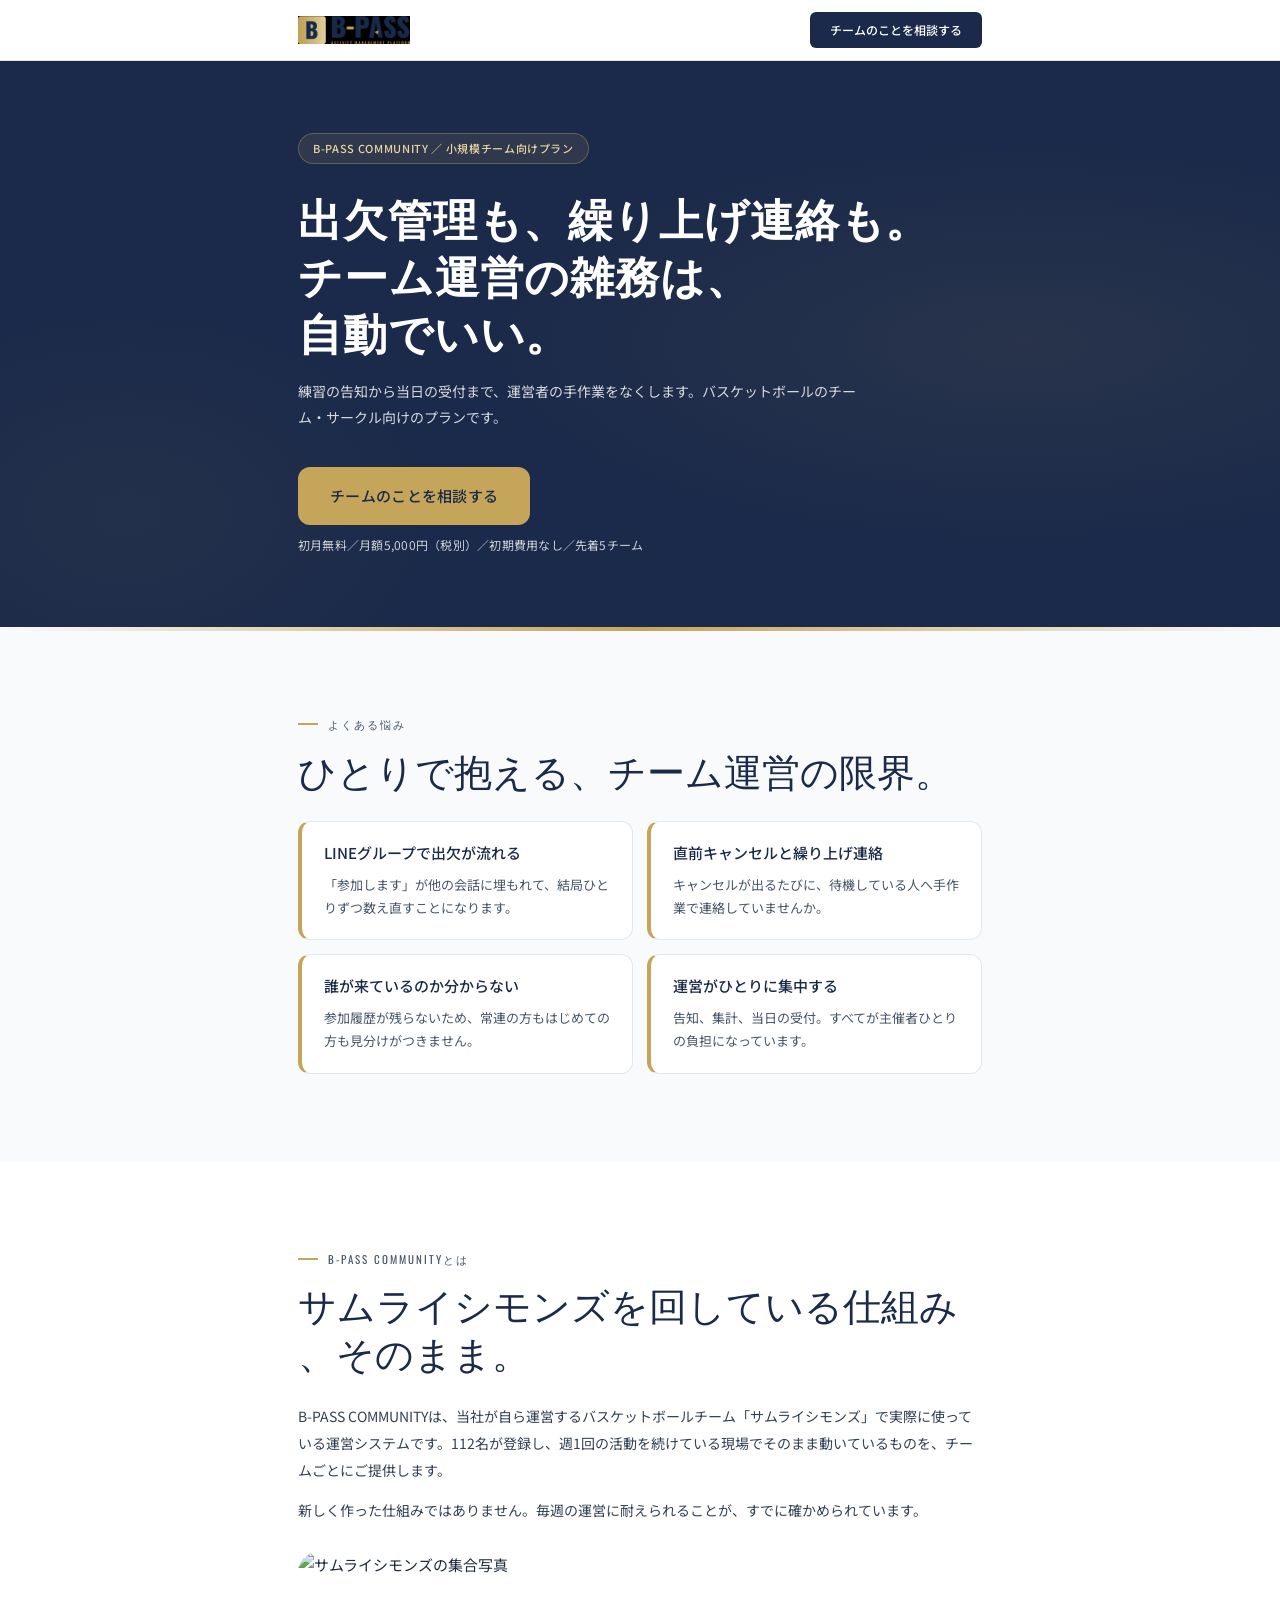
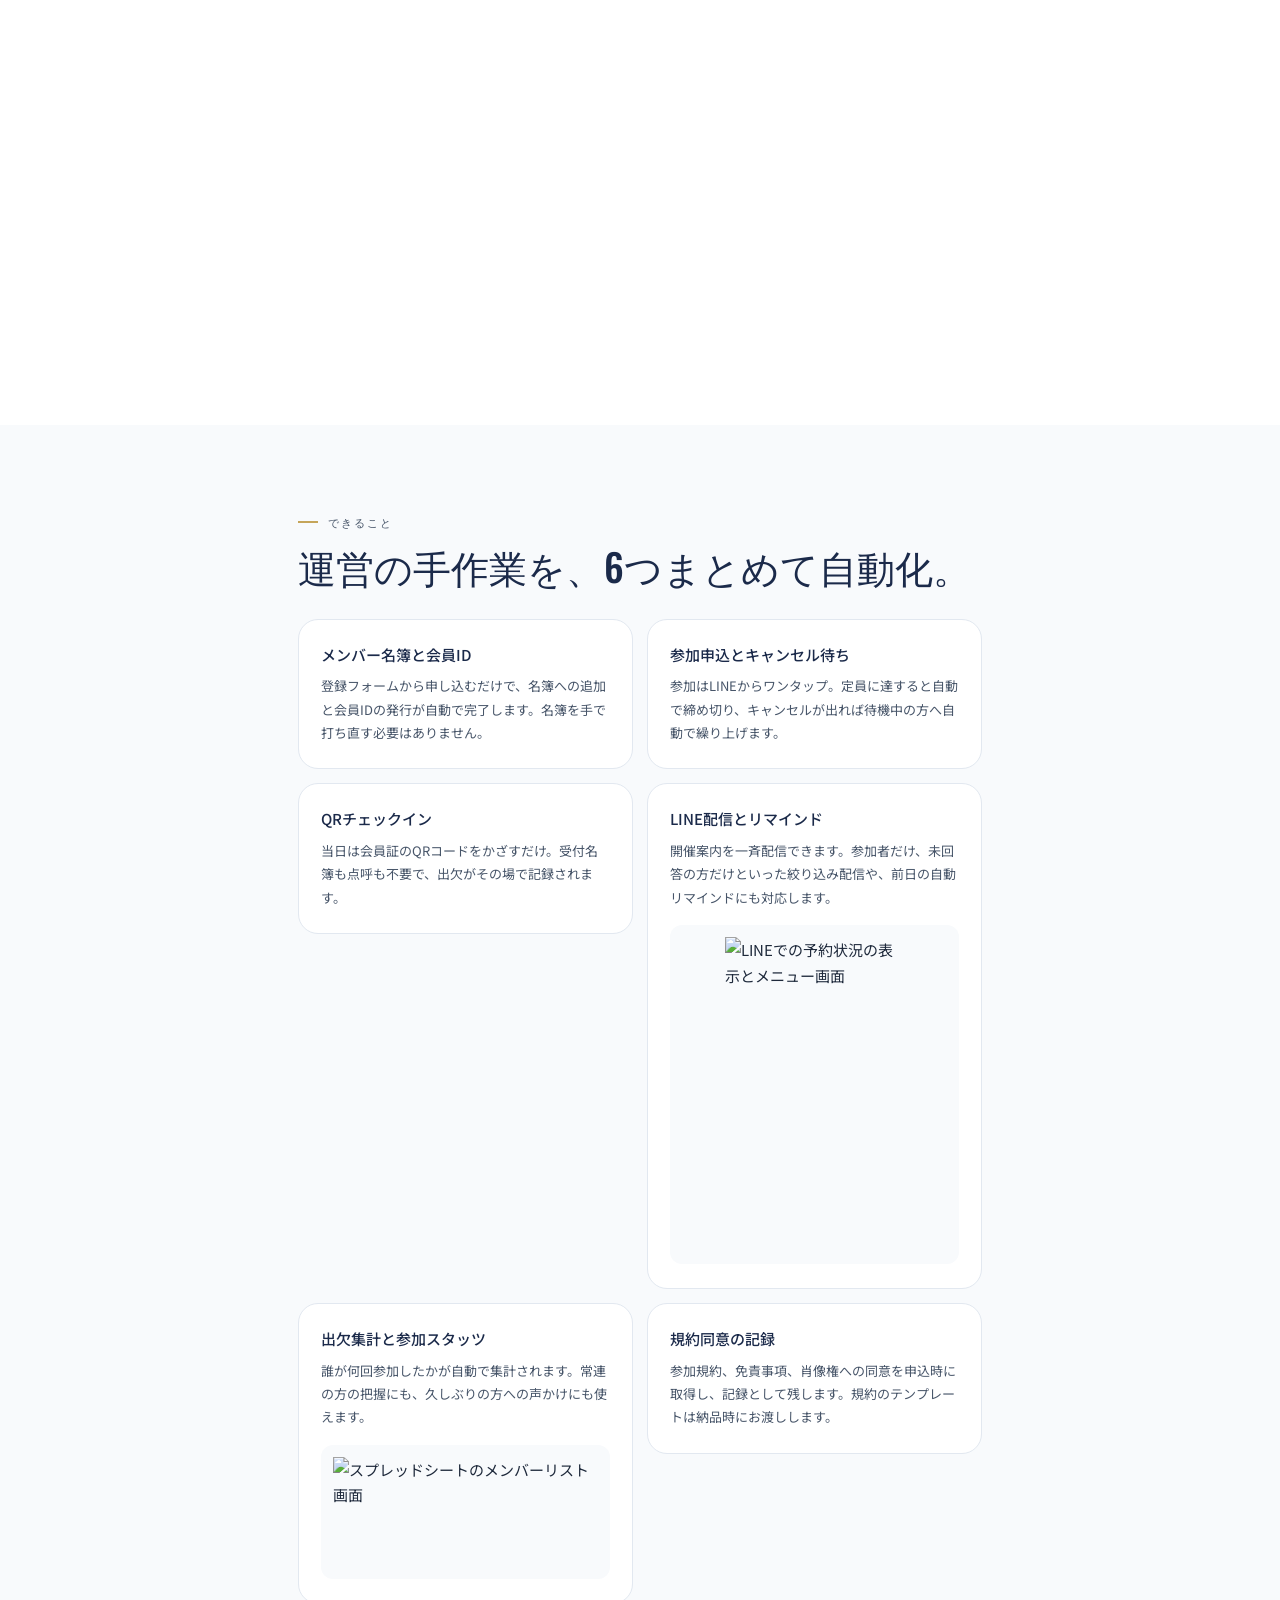
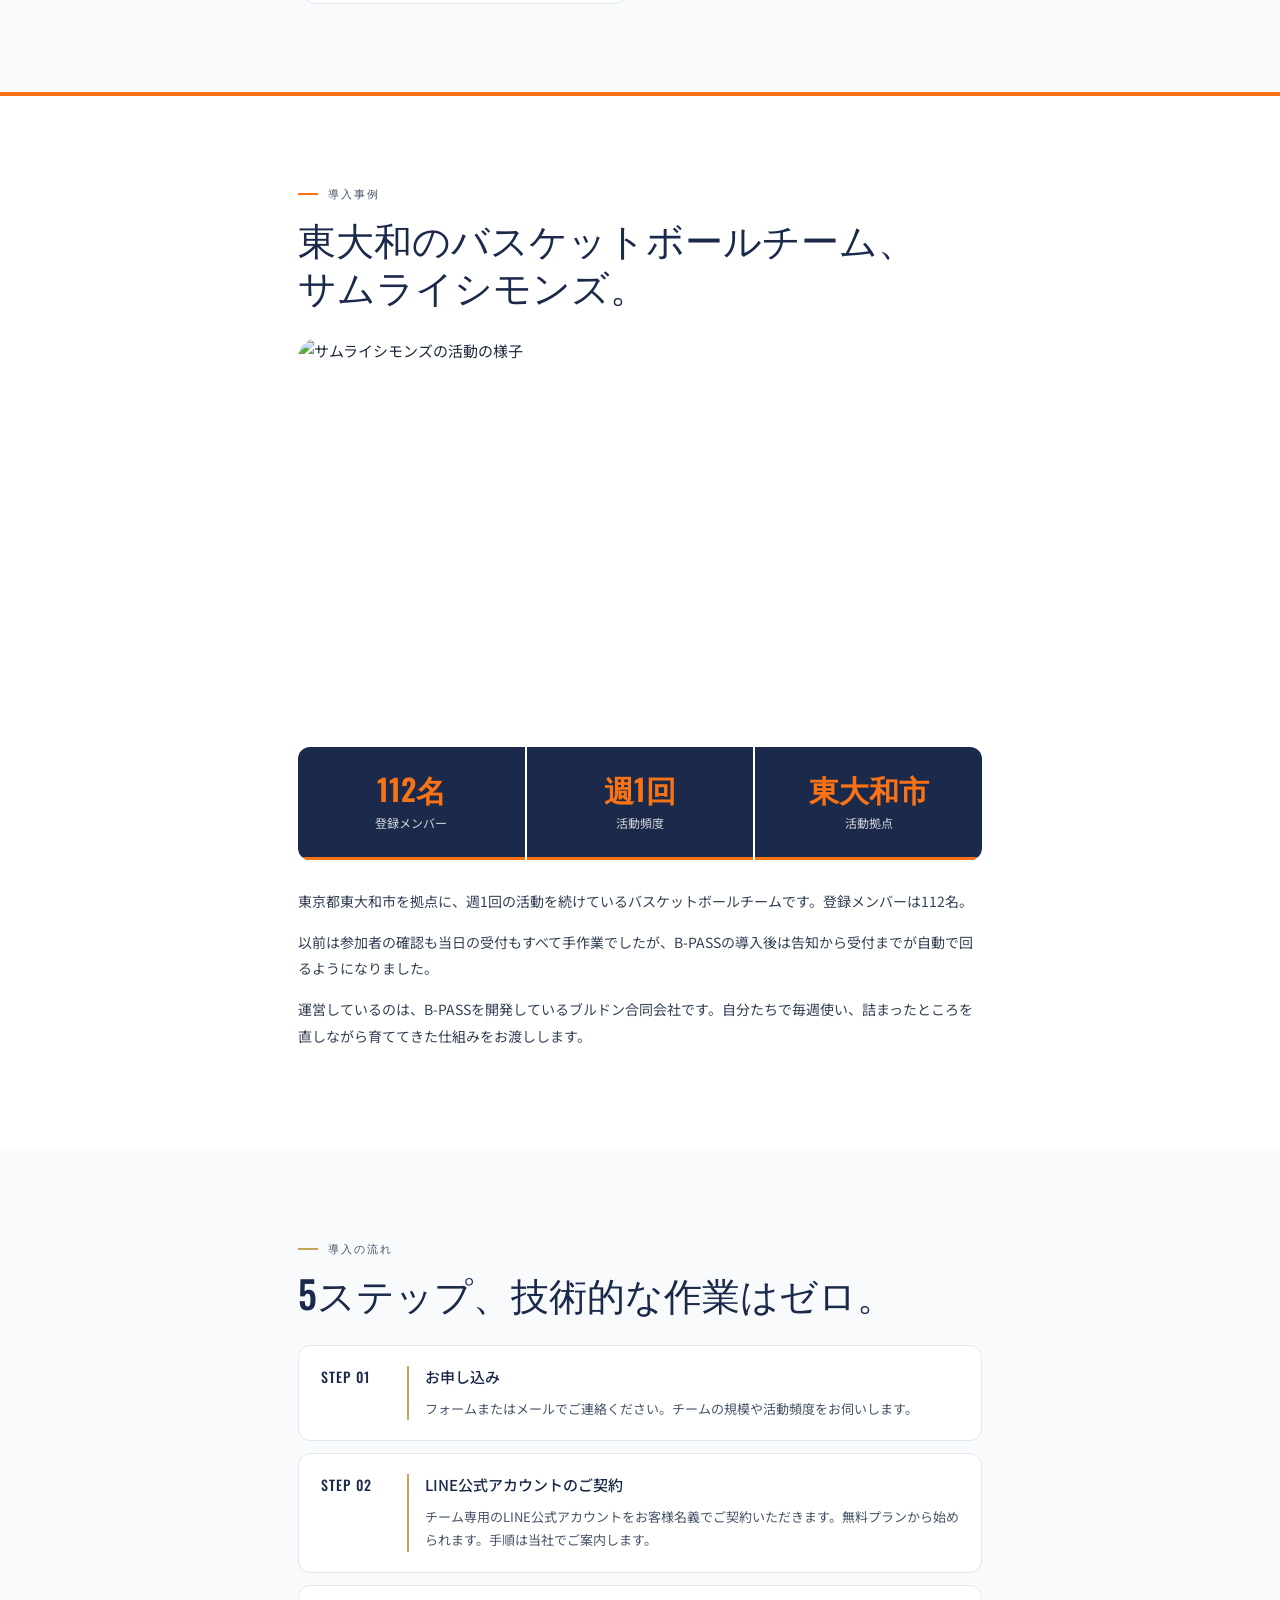
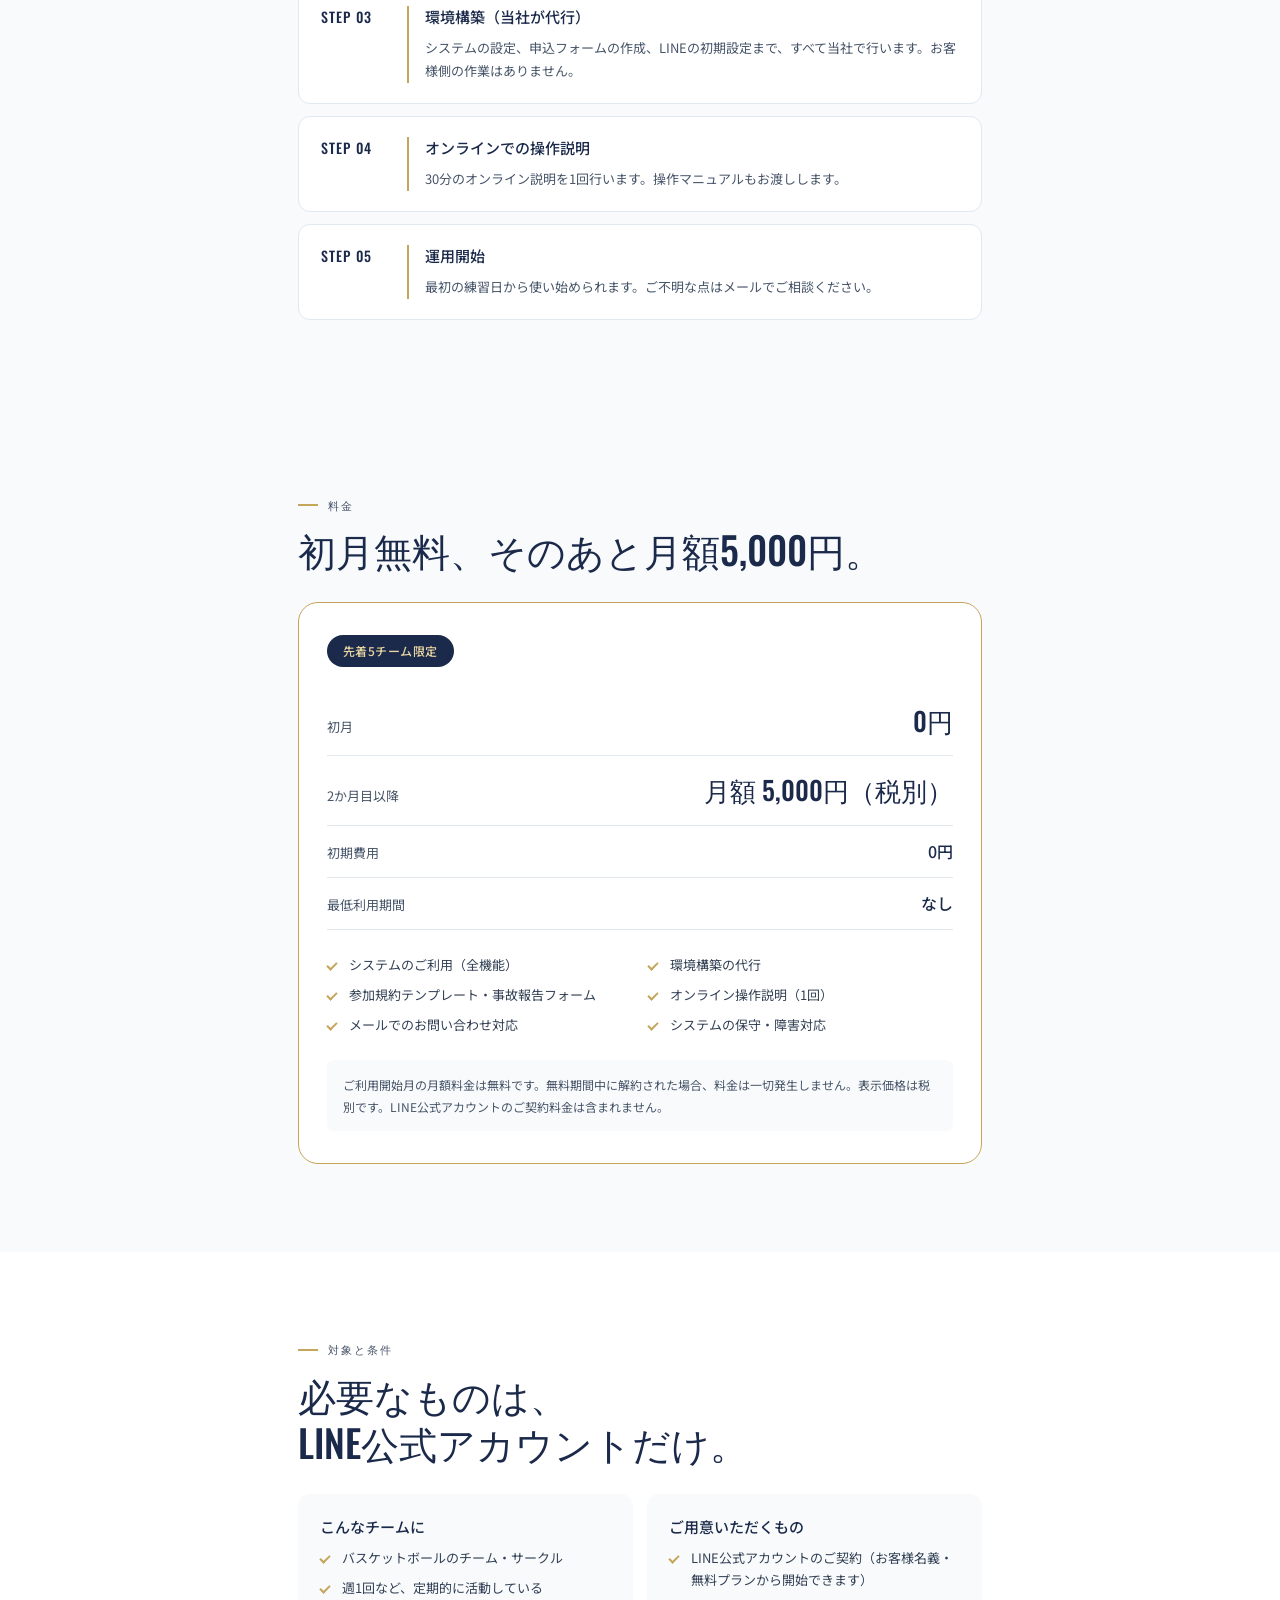
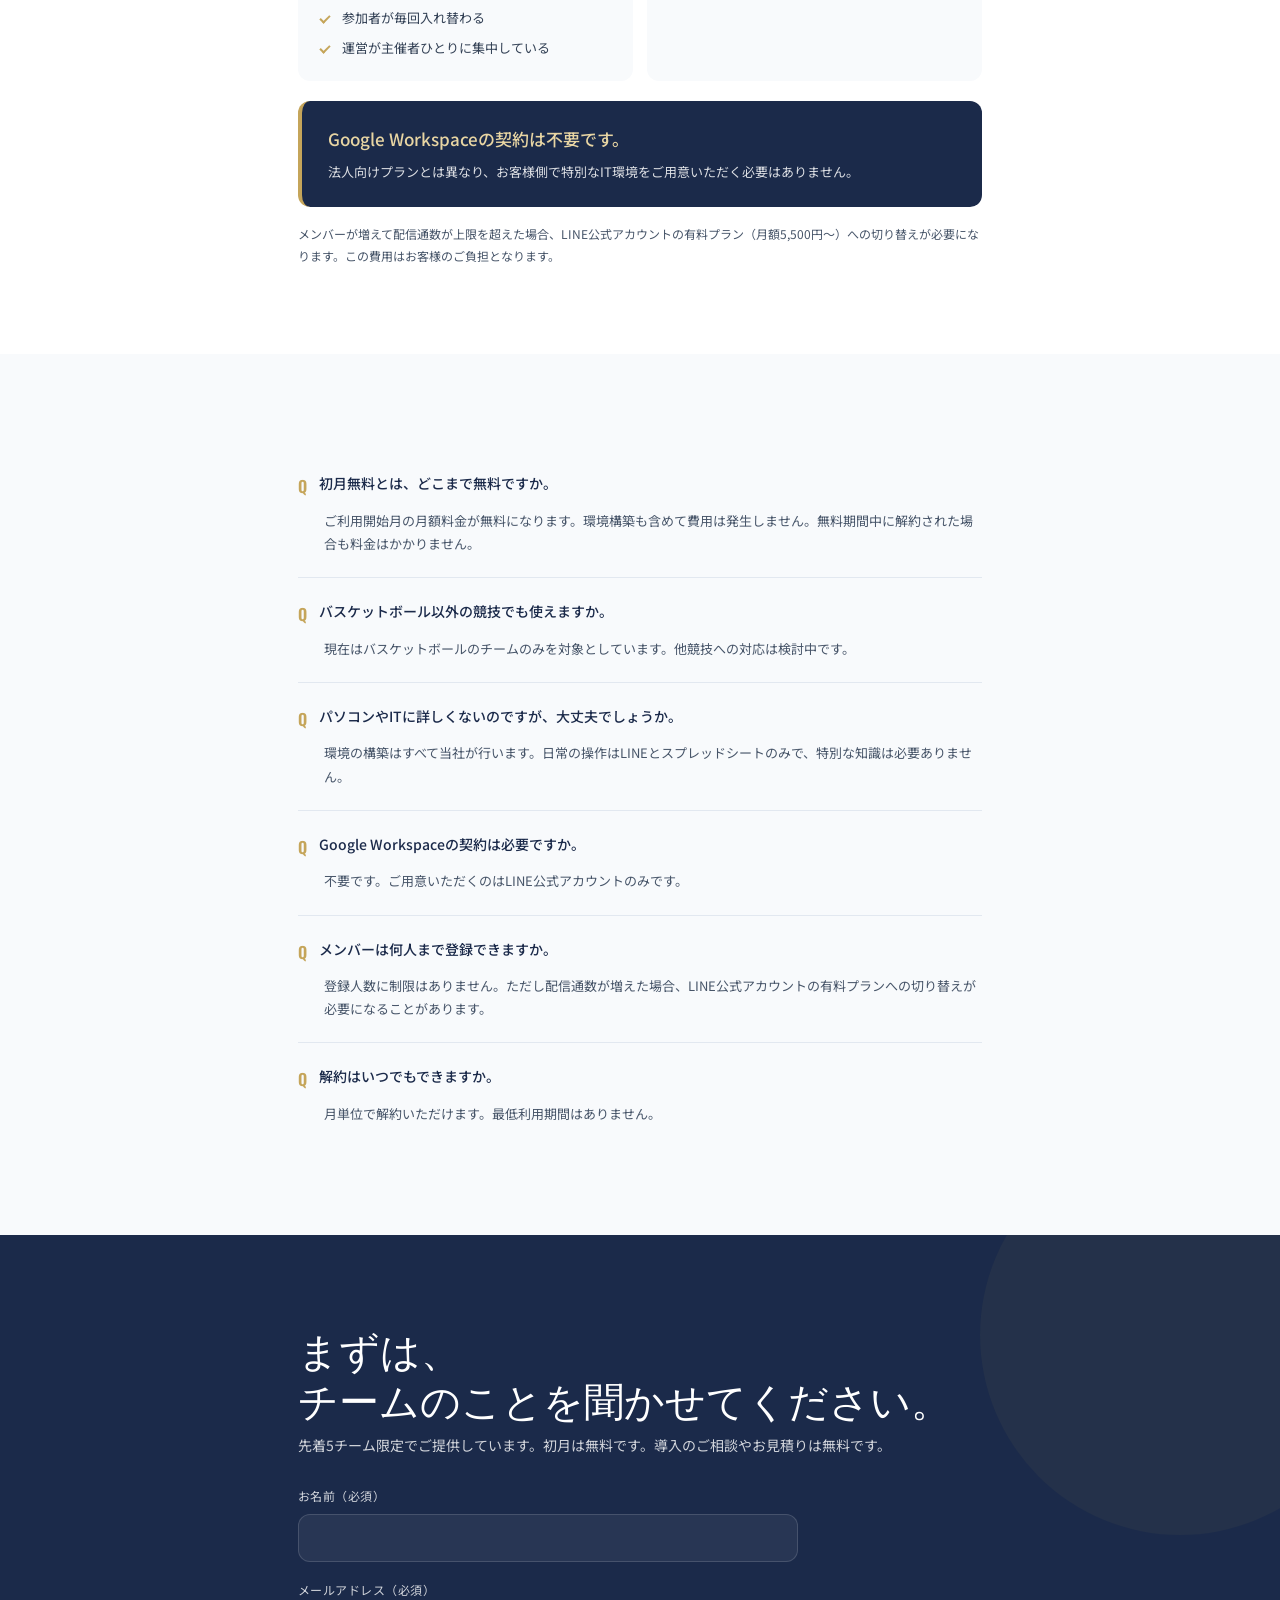
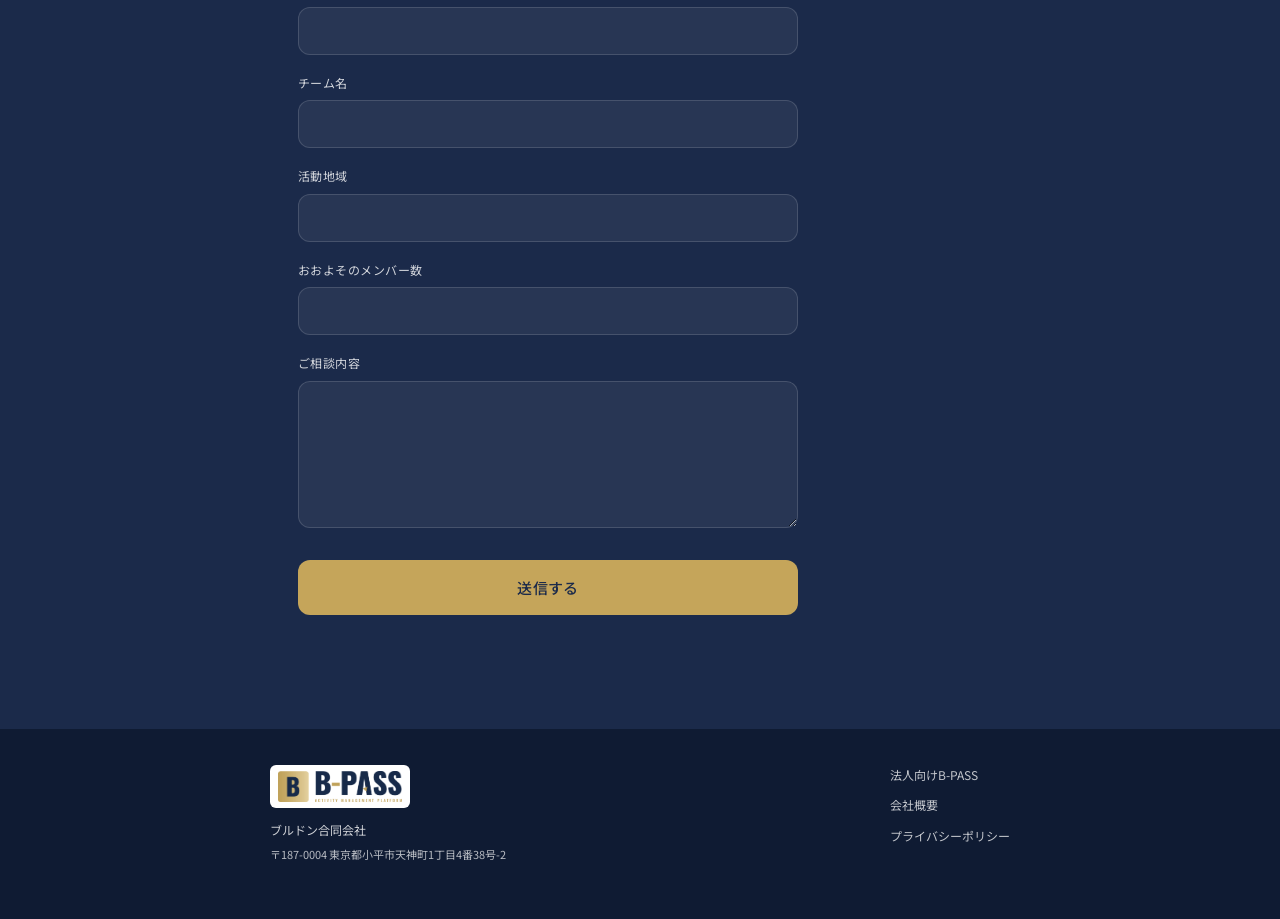
==== commit f4843044: "fix: go-gate 確定指摘を修正（5章外の文言追加の撤去・白色の直書きを変数参照へ） - 09 FAQ：5章に指定のない eyebrow「FAQ」・sec-title「よくある質問」を撤去（設" ====
--- a/community/index.html
+++ b/community/index.html
@@ -279,34 +279,32 @@
       </div>
     </section>
 
-    <!-- 09 FAQ -->
+    <!-- 09 FAQ（5章に eyebrow・sec-title の指定がないため見出しを置かない） -->
     <section class="faq cm-faq">
       <div class="container">
-        <p class="eyebrow">FAQ</p>
-        <h2 class="sec-title reveal">よくある質問</h2>
         <div class="faq-list">
           <div class="faq-item">
-            <h3 class="faq-q">初月無料とは、どこまで無料ですか。</h3>
+            <p class="faq-q">初月無料とは、どこまで無料ですか。</p>
             <p class="faq-a">ご利用開始月の月額料金が無料になります。環境構築も含めて費用は発生しません。無料期間中に解約された場合も料金はかかりません。</p>
           </div>
           <div class="faq-item">
-            <h3 class="faq-q">バスケットボール以外の競技でも使えますか。</h3>
+            <p class="faq-q">バスケットボール以外の競技でも使えますか。</p>
             <p class="faq-a">現在はバスケットボールのチームのみを対象としています。他競技への対応は検討中です。</p>
           </div>
           <div class="faq-item">
-            <h3 class="faq-q">パソコンやITに詳しくないのですが、大丈夫でしょうか。</h3>
+            <p class="faq-q">パソコンやITに詳しくないのですが、大丈夫でしょうか。</p>
             <p class="faq-a">環境の構築はすべて当社が行います。日常の操作はLINEとスプレッドシートのみで、特別な知識は必要ありません。</p>
           </div>
           <div class="faq-item">
-            <h3 class="faq-q">Google Workspaceの契約は必要ですか。</h3>
+            <p class="faq-q">Google Workspaceの契約は必要ですか。</p>
             <p class="faq-a">不要です。ご用意いただくのはLINE公式アカウントのみです。</p>
           </div>
           <div class="faq-item">
-            <h3 class="faq-q">メンバーは何人まで登録できますか。</h3>
+            <p class="faq-q">メンバーは何人まで登録できますか。</p>
             <p class="faq-a">登録人数に制限はありません。ただし配信通数が増えた場合、LINE公式アカウントの有料プランへの切り替えが必要になることがあります。</p>
           </div>
           <div class="faq-item">
-            <h3 class="faq-q">解約はいつでもできますか。</h3>
+            <p class="faq-q">解約はいつでもできますか。</p>
             <p class="faq-a">月単位で解約いただけます。最低利用期間はありません。</p>
           </div>
         </div>
@@ -337,7 +335,7 @@
           </div>
           <div class="form-group">
             <label class="form-label cm-form-label" for="cm-members">おおよそのメンバー数</label>
-            <input class="form-input" type="text" id="cm-members" name="members" inputmode="numeric">
+            <input class="form-input" type="text" id="cm-members" name="members">
           </div>
           <div class="form-group">
             <label class="form-label cm-form-label" for="cm-message">ご相談内容</label>
@@ -368,7 +366,6 @@
         <a href="https://lp.bull-don.com/">法人向けB-PASS</a>
         <a href="https://www.bull-don.com/" target="_blank" rel="noopener">会社概要</a>
         <a href="../privacy.html">プライバシーポリシー</a>
-        <a href="mailto:rshimizu@bull-don.com">お問い合わせ</a>
       </nav>
     </div>
   </footer>
--- a/community/community.css
+++ b/community/community.css
@@ -33,8 +33,8 @@
   padding-top: 72px; padding-bottom: 72px;
 }
 .cm-hero-h1 { font-size: clamp(30px, 5.4vw, 44px); line-height: 1.3; }
-.cm-hero-sub { color: rgba(255,255,255,0.82); max-width: 560px; }
-.cm-hero-note { color: rgba(255,255,255,0.78); font-size: 12px; letter-spacing: 0.02em; }
+.cm-hero-sub { color: color-mix(in srgb, var(--white) 82%, transparent); max-width: 560px; }
+.cm-hero-note { color: color-mix(in srgb, var(--white) 78%, transparent); font-size: 12px; letter-spacing: 0.02em; }
 .cm .hero-badge { margin-bottom: 24px; }
 
 /* ─── 02 ISSUE ─── */
@@ -98,7 +98,7 @@
   color: var(--cm-orange);
   line-height: 1.2; margin-bottom: 6px;
 }
-.cm-case-label { font-size: 12px; color: rgba(255,255,255,0.8); }
+.cm-case-label { font-size: 12px; color: color-mix(in srgb, var(--white) 80%, transparent); }
 .cm-case-body p {
   font-size: 14px; color: var(--slate-700);
   line-height: 1.9; margin-bottom: 14px;
@@ -199,16 +199,15 @@
   margin-bottom: 16px;
 }
 .cm-diff-lead { font-size: 17px; font-weight: 500; color: var(--light-gold); margin-bottom: 6px; }
-.cm-diff-body { font-size: 13px; color: rgba(255,255,255,0.85); line-height: 1.8; }
+.cm-diff-body { font-size: 13px; color: color-mix(in srgb, var(--white) 85%, transparent); line-height: 1.8; }
 .cm-target-note { font-size: 12px; color: var(--slate-600); line-height: 1.8; }
 
 /* ─── 09 FAQ ─── */
 .cm-faq { background: var(--off-white); }
-.cm .faq-q { margin: 0; }
 
 /* ─── 10 CTA / FORM ─── */
-.cm-cta-sub { color: rgba(255,255,255,0.8); font-size: 14px; line-height: 1.8; }
-.cm-form-label { color: rgba(255,255,255,0.8); }
+.cm-cta-sub { color: color-mix(in srgb, var(--white) 80%, transparent); font-size: 14px; line-height: 1.8; }
+.cm-form-label { color: color-mix(in srgb, var(--white) 80%, transparent); }
 .cm-textarea { resize: vertical; min-height: 120px; line-height: 1.7; }
 .cm-form-status {
   max-width: 500px;
@@ -229,9 +228,9 @@
   border-radius: var(--radius-sm);
   margin-bottom: 12px;
 }
-.cm-footer-company { font-size: 12px; color: rgba(255,255,255,0.8); margin-bottom: 4px; }
-.cm-footer-address { font-size: 11px; color: rgba(255,255,255,0.7); line-height: 1.7; }
-.cm-footer-nav a { color: rgba(255,255,255,0.75); }
+.cm-footer-company { font-size: 12px; color: color-mix(in srgb, var(--white) 80%, transparent); margin-bottom: 4px; }
+.cm-footer-address { font-size: 11px; color: color-mix(in srgb, var(--white) 70%, transparent); line-height: 1.7; }
+.cm-footer-nav a { color: color-mix(in srgb, var(--white) 75%, transparent); }
 
 /* ─── RESPONSIVE（既存踏襲：640px / 400px の2段） ─── */
 @media (max-width: 640px) {
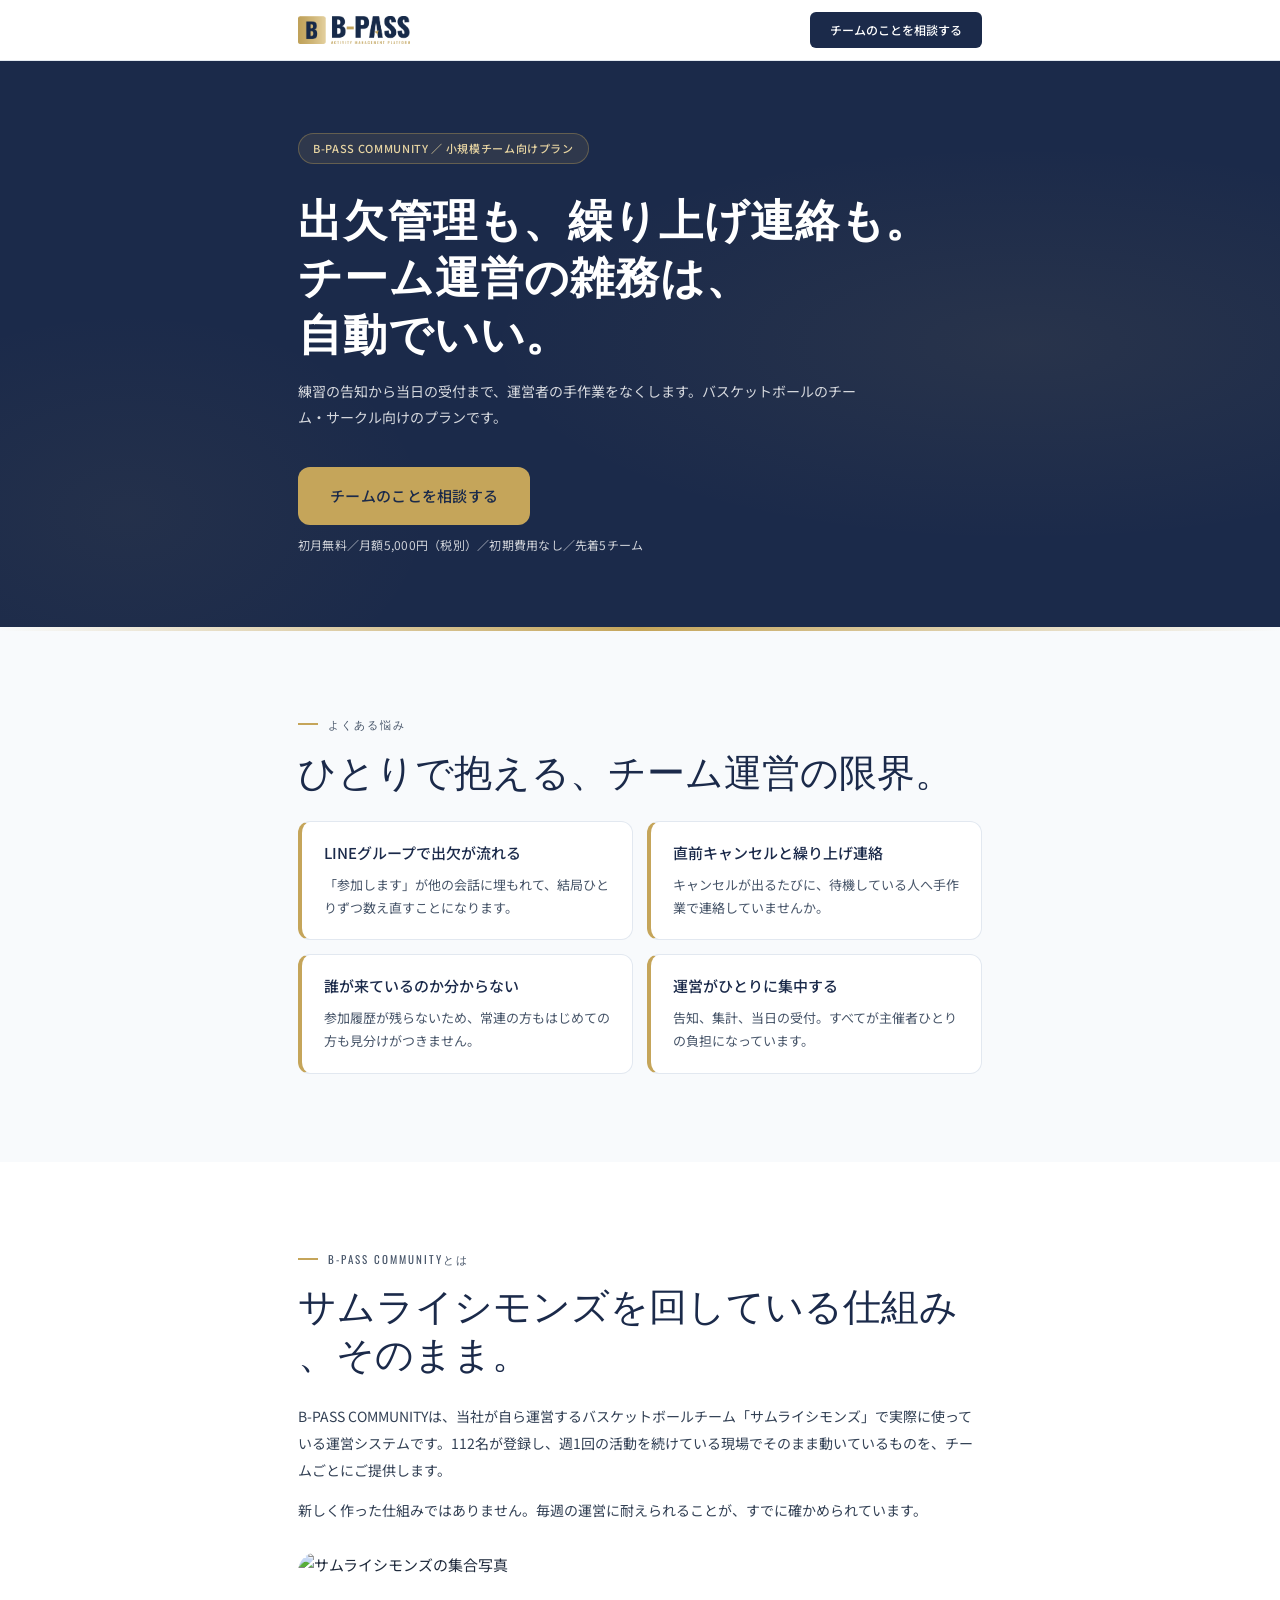
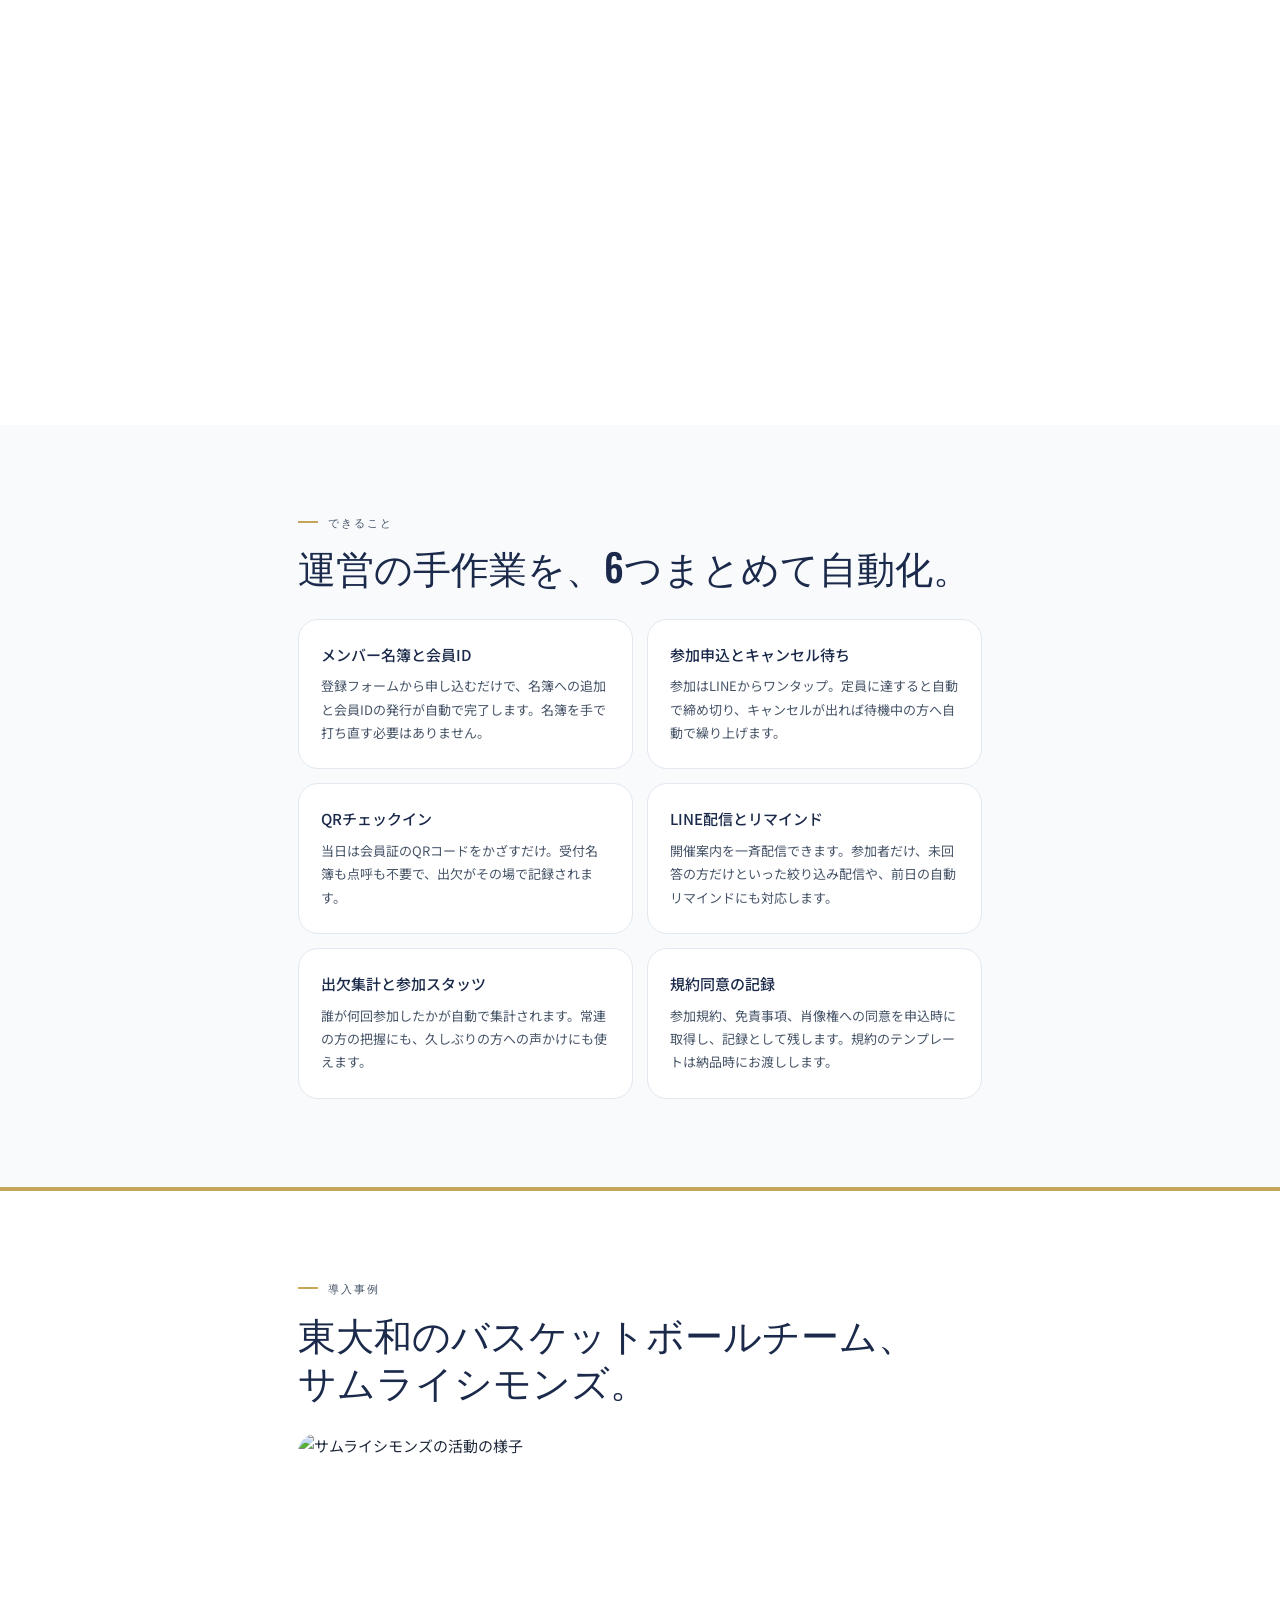
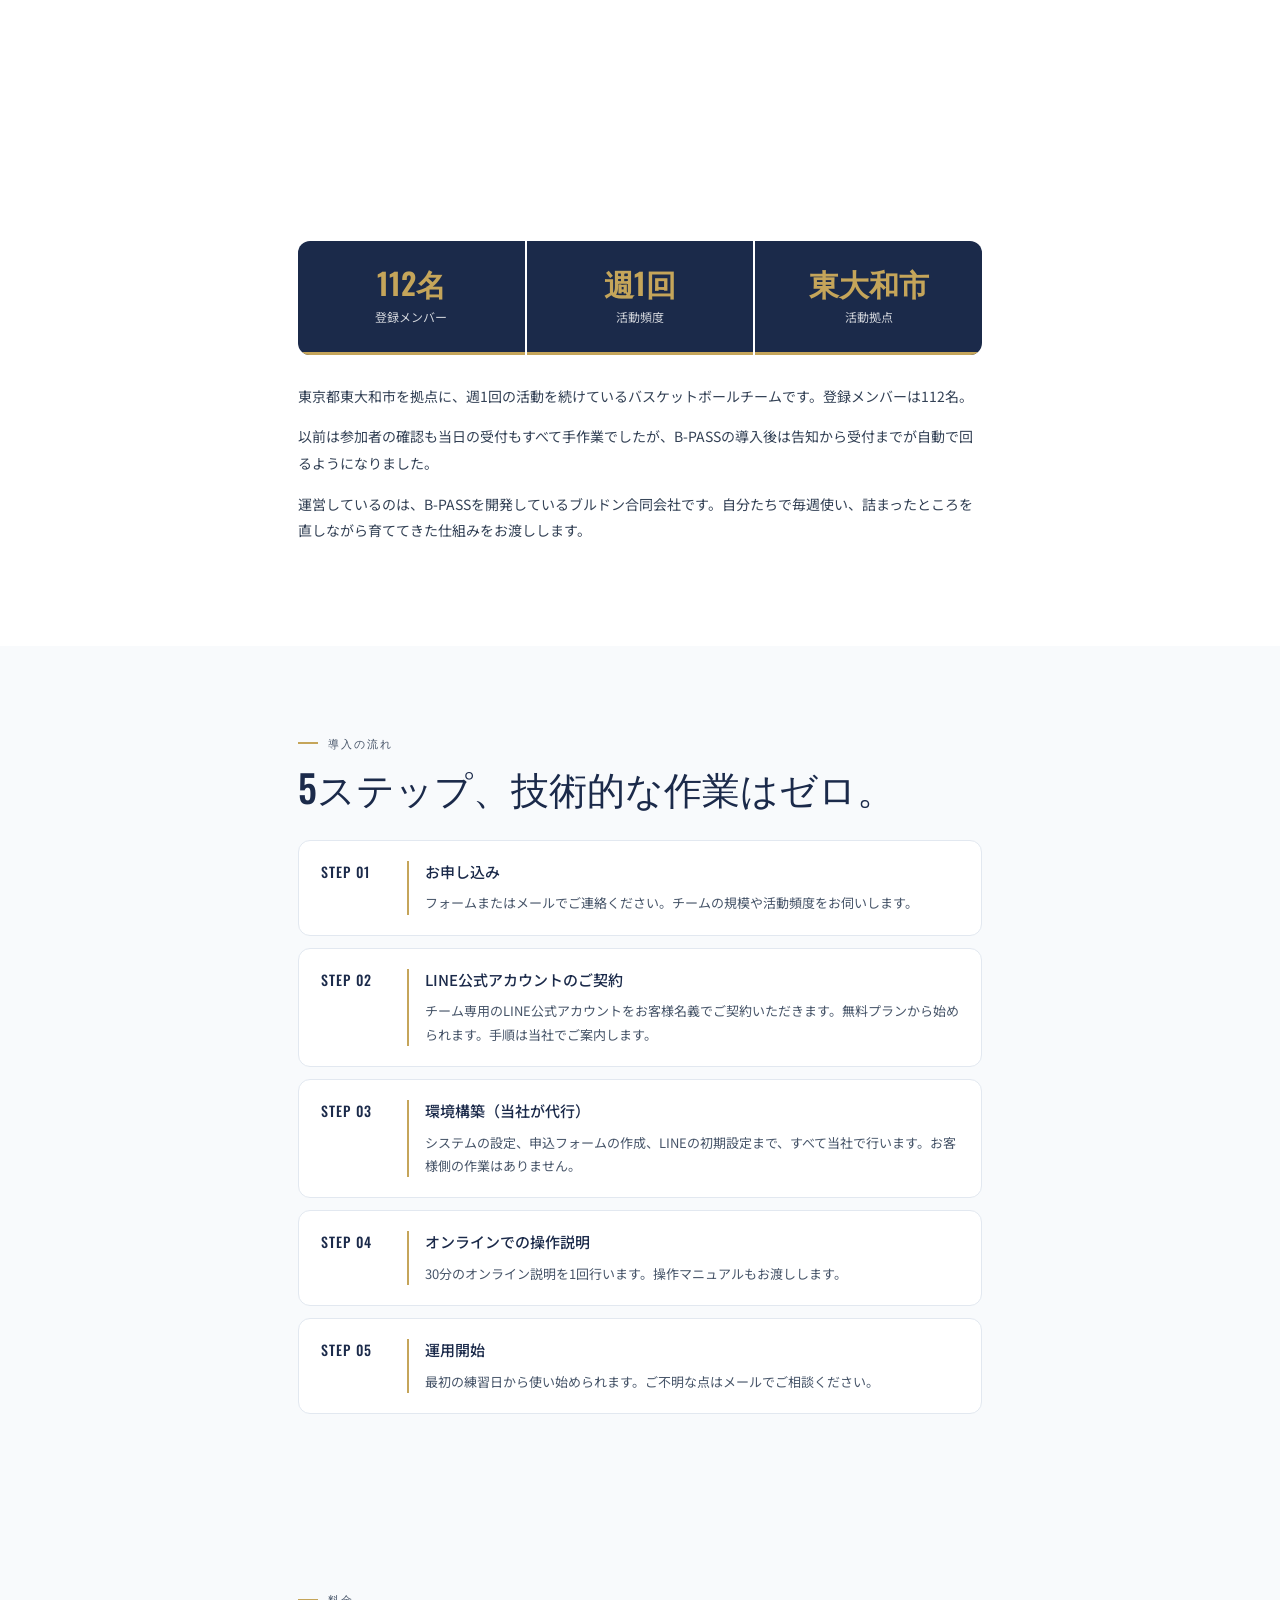
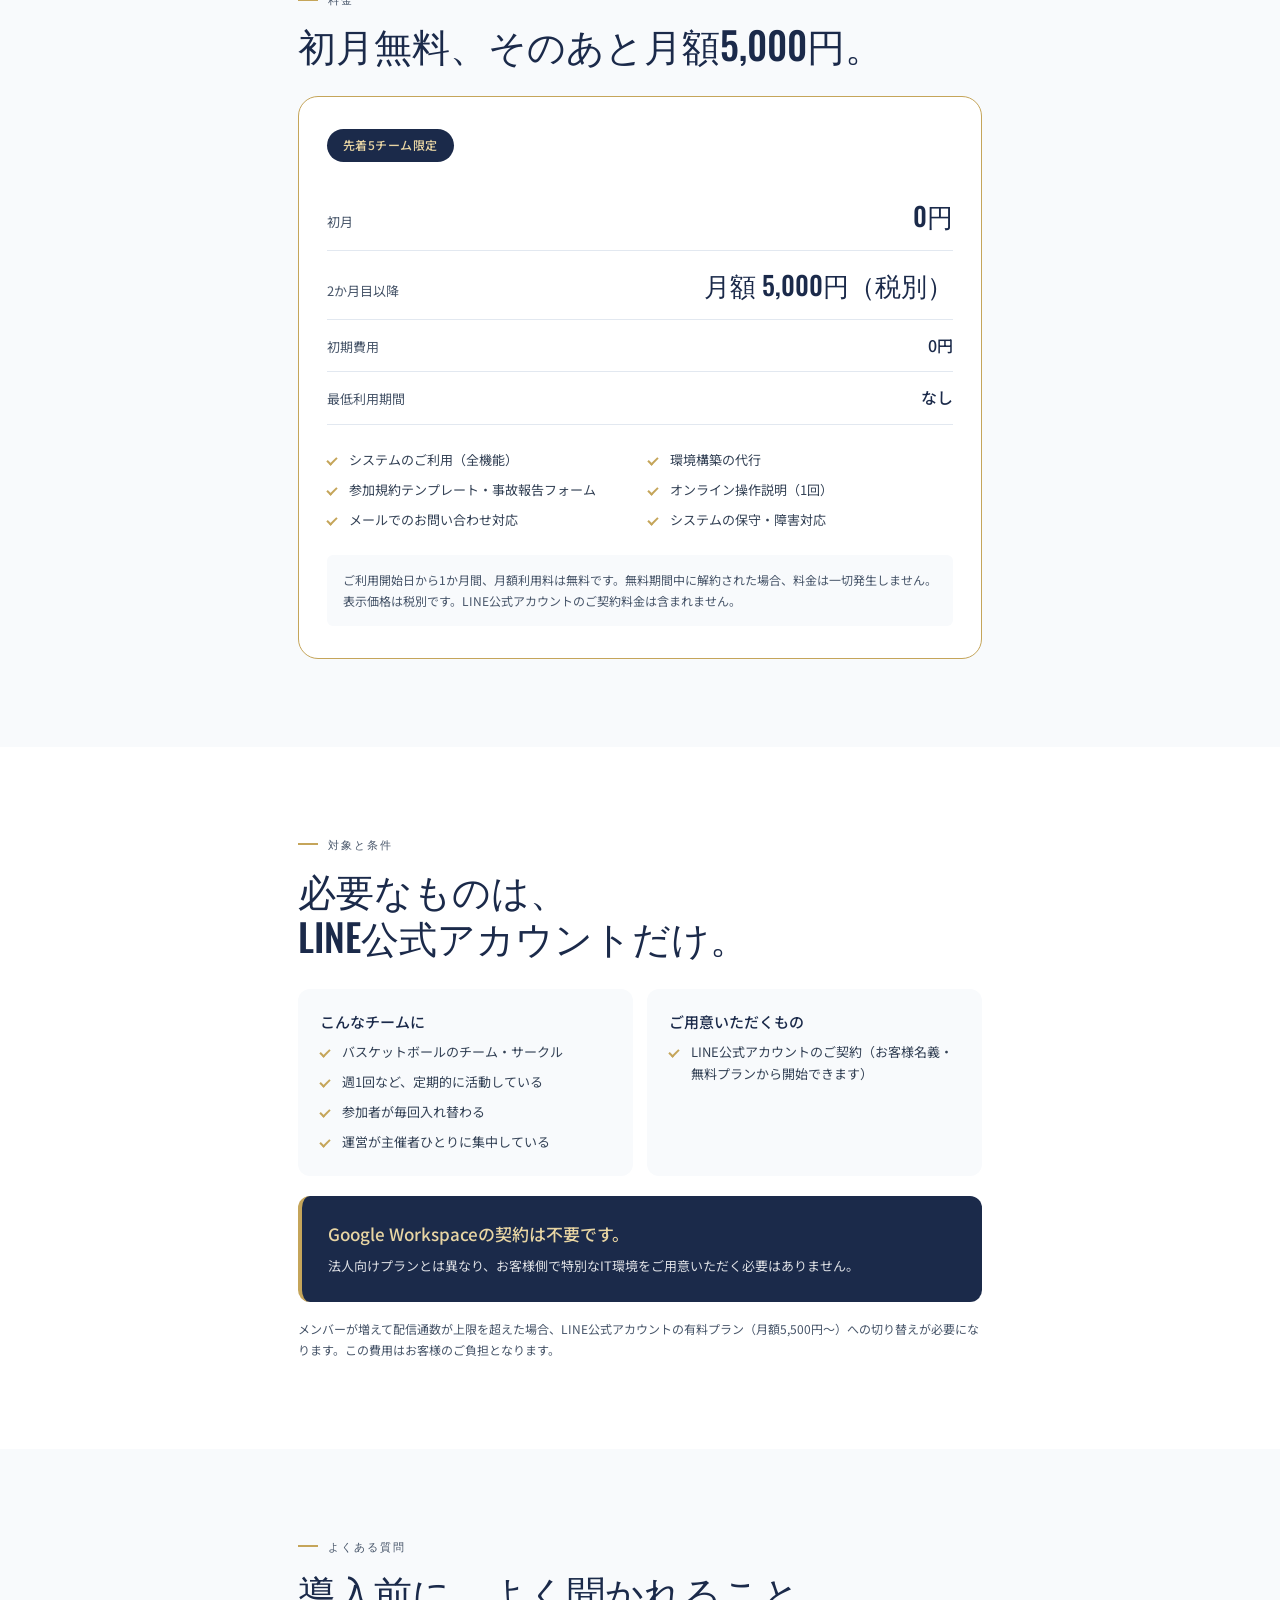
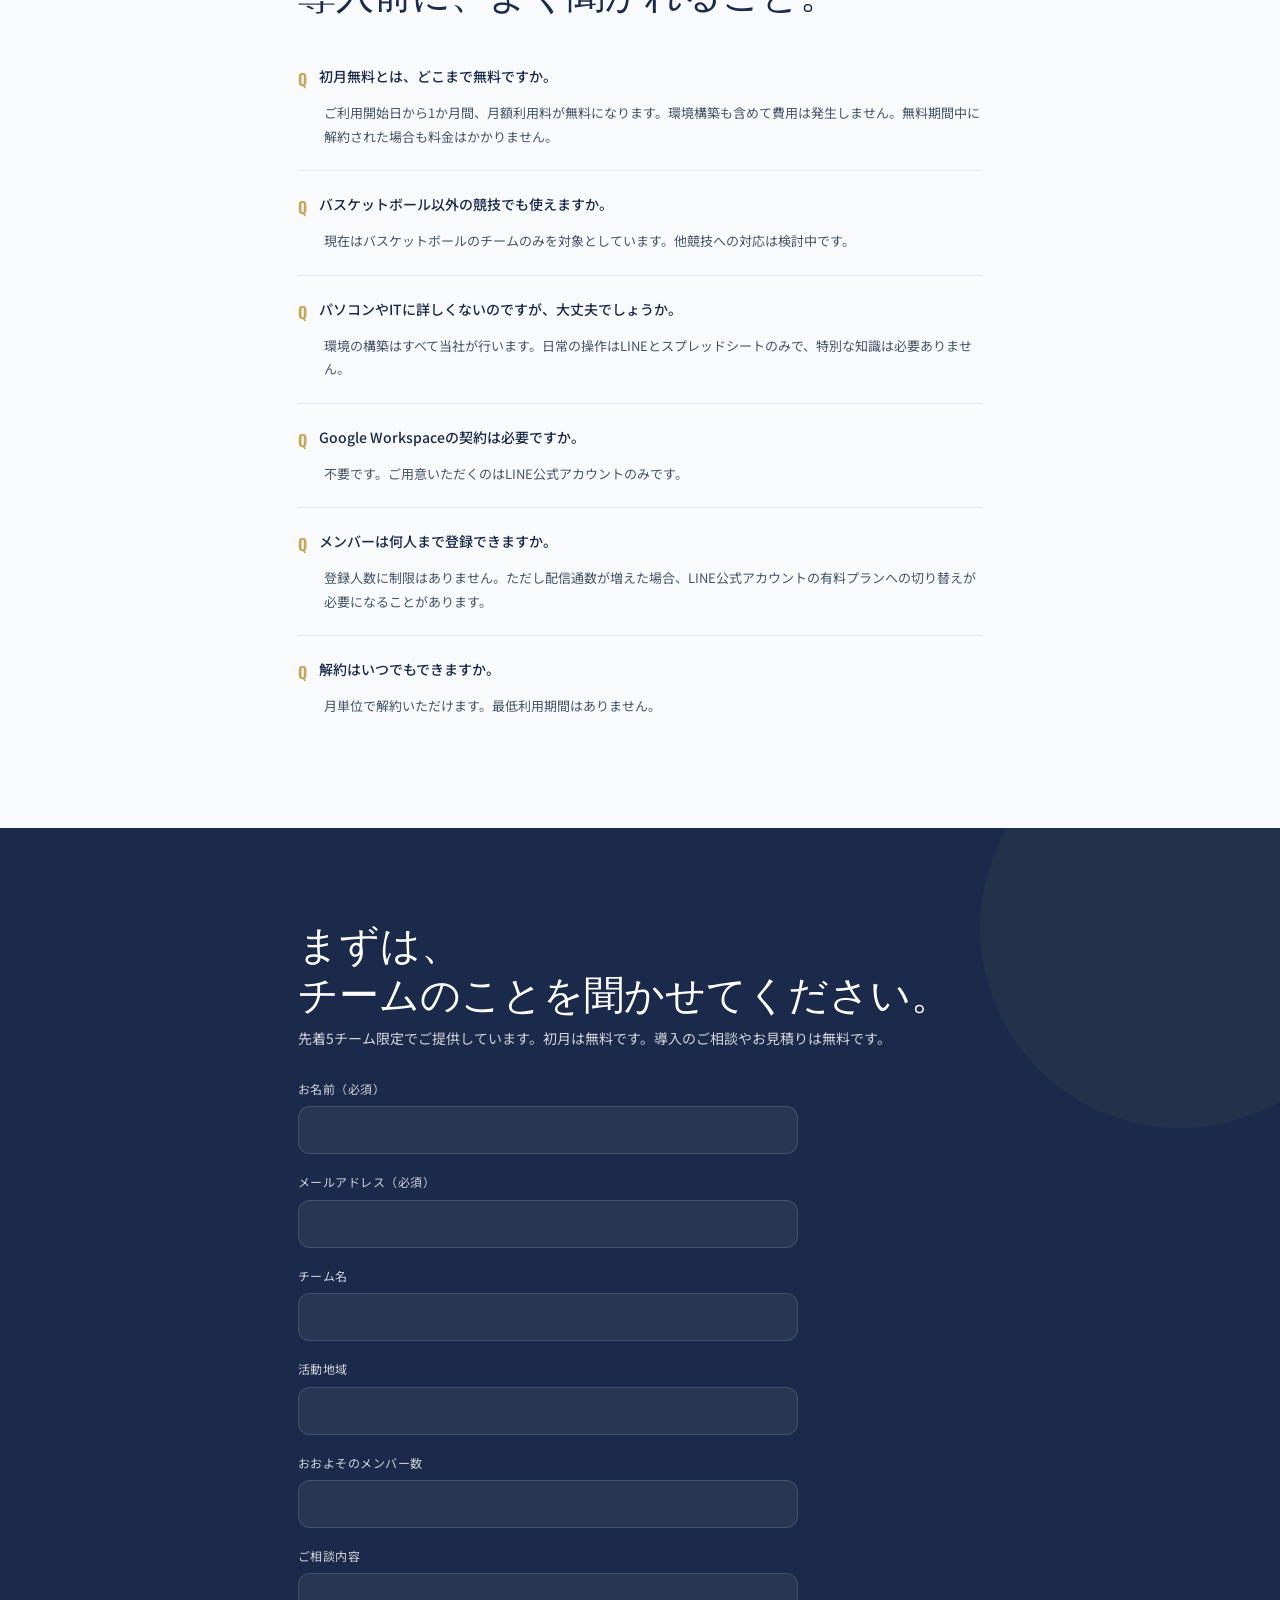
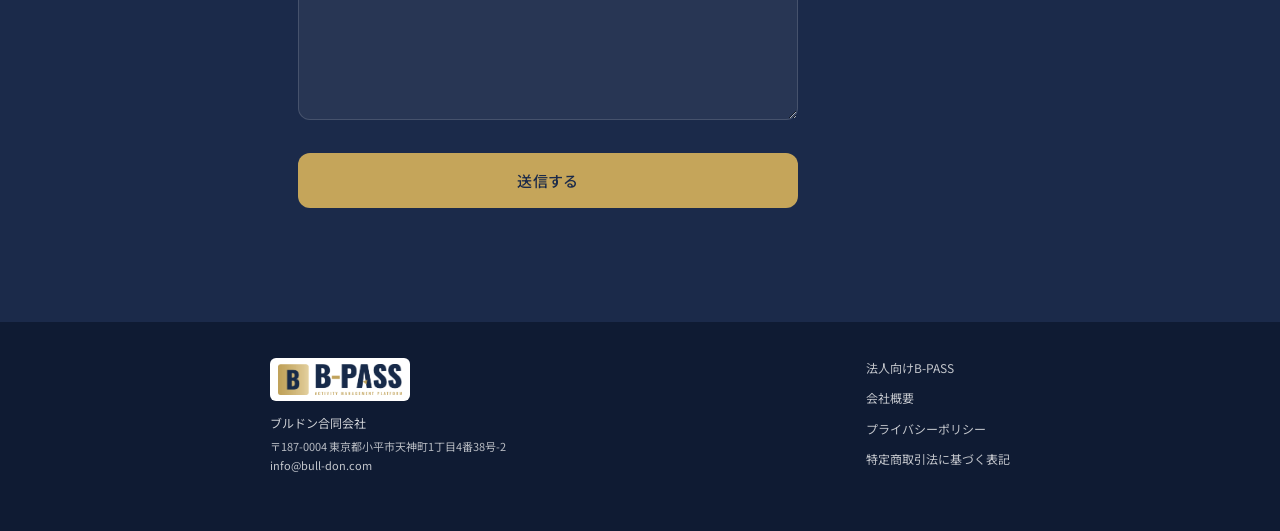
==== commit ba9ba999: "feat: COMMUNITY LP 公開準備（v6-A 3章・4章） - ヘッダーのロゴを logo-white.png に（法人版と同じ構成） - 04 Features から screen-li" ====
--- a/community/index.html
+++ b/community/index.html
@@ -6,6 +6,9 @@
   <!-- Google Analytics 4（法人版 index.html と同一方式・同一プロパティ。page_path /community/ で分離） -->
   <script async src="https://www.googletagmanager.com/gtag/js?id=G-0CHDT93RZH"></script>
   <script>
+    if (location.hostname === 'localhost' || location.hostname === '127.0.0.1') {
+      window['ga-disable-G-0CHDT93RZH'] = true;
+    }
     window.dataLayer = window.dataLayer || [];
     function gtag(){dataLayer.push(arguments);}
     gtag('js', new Date());
@@ -32,7 +35,7 @@
   <header class="header">
     <div class="header-inner">
       <div class="logo">
-        <img src="../assets/images/logo-transparent.png" alt="B-PASS" class="logo-img">
+        <img src="../assets/images/logo-white.png" alt="B-PASS" class="logo-img">
       </div>
       <a href="#contact" class="header-cta">チームのことを相談する</a>
     </div>
@@ -117,16 +120,10 @@
           <div class="feat-card cm-feat-card reveal reveal-delay-4">
             <h3 class="cm-card-title">LINE配信とリマインド</h3>
             <p class="cm-card-body">開催案内を一斉配信できます。参加者だけ、未回答の方だけといった絞り込み配信や、前日の自動リマインドにも対応します。</p>
-            <div class="cm-feat-img cm-feat-img--phone">
-              <img src="../assets/images/screen-line.png" alt="LINEでの予約状況の表示とメニュー画面" width="400" height="700" loading="lazy">
-            </div>
           </div>
           <div class="feat-card cm-feat-card reveal reveal-delay-5">
             <h3 class="cm-card-title">出欠集計と参加スタッツ</h3>
             <p class="cm-card-body">誰が何回参加したかが自動で集計されます。常連の方の把握にも、久しぶりの方への声かけにも使えます。</p>
-            <div class="cm-feat-img">
-              <img src="../assets/images/screen-sheet.png" alt="スプレッドシートのメンバーリスト画面" width="1200" height="500" loading="lazy">
-            </div>
           </div>
           <div class="feat-card cm-feat-card reveal reveal-delay-6">
             <h3 class="cm-card-title">規約同意の記録</h3>
@@ -136,7 +133,7 @@
       </div>
     </section>
 
-    <!-- 05 CASE STUDY（Orange はこのセクション内のみ） -->
+    <!-- 05 CASE STUDY -->
     <section class="cm-case">
       <div class="container">
         <p class="eyebrow">導入事例</p>
@@ -244,7 +241,7 @@
             <li>メールでのお問い合わせ対応</li>
             <li>システムの保守・障害対応</li>
           </ul>
-          <p class="cm-price-note">ご利用開始月の月額料金は無料です。無料期間中に解約された場合、料金は一切発生しません。表示価格は税別です。LINE公式アカウントのご契約料金は含まれません。</p>
+          <p class="cm-price-note">ご利用開始日から1か月間、月額利用料は無料です。無料期間中に解約された場合、料金は一切発生しません。表示価格は税別です。LINE公式アカウントのご契約料金は含まれません。</p>
         </div>
       </div>
     </section>
@@ -279,13 +276,15 @@
       </div>
     </section>
 
-    <!-- 09 FAQ（5章に eyebrow・sec-title の指定がないため見出しを置かない） -->
+    <!-- 09 FAQ（eyebrow・sec-title は v6-A 3-3） -->
     <section class="faq cm-faq">
       <div class="container">
+        <p class="eyebrow">よくある質問</p>
+        <h2 class="sec-title reveal">導入前に、よく聞かれること。</h2>
         <div class="faq-list">
           <div class="faq-item">
             <p class="faq-q">初月無料とは、どこまで無料ですか。</p>
-            <p class="faq-a">ご利用開始月の月額料金が無料になります。環境構築も含めて費用は発生しません。無料期間中に解約された場合も料金はかかりません。</p>
+            <p class="faq-a">ご利用開始日から1か月間、月額利用料が無料になります。環境構築も含めて費用は発生しません。無料期間中に解約された場合も料金はかかりません。</p>
           </div>
           <div class="faq-item">
             <p class="faq-q">バスケットボール以外の競技でも使えますか。</p>
@@ -347,7 +346,7 @@
           <p>お問い合わせありがとうございます。担当者より3営業日以内にご連絡いたします。</p>
         </div>
         <div class="cm-form-status" id="cmPending" role="alert" hidden>
-          <p>申し訳ありません。現在フォームを準備中です。お手数ですがメールにてお問い合わせください。</p>
+          <p>申し訳ありません。送信できませんでした。お手数ですが info@bull-don.com までメールにてお問い合わせください。</p>
         </div>
       </div>
     </section>
@@ -361,11 +360,13 @@
         <img src="../assets/images/logo-white.png" alt="B-PASS" class="footer-logo-img cm-footer-logo">
         <p class="footer-company cm-footer-company">ブルドン合同会社</p>
         <p class="cm-footer-address">〒187-0004 東京都小平市天神町1丁目4番38号-2</p>
+        <p class="cm-footer-address"><a class="cm-footer-mail" href="mailto:info@bull-don.com">info@bull-don.com</a></p>
       </div>
       <nav class="footer-nav cm-footer-nav" aria-label="フッター">
         <a href="https://lp.bull-don.com/">法人向けB-PASS</a>
         <a href="https://www.bull-don.com/" target="_blank" rel="noopener">会社概要</a>
         <a href="../privacy.html">プライバシーポリシー</a>
+        <a href="https://www.bull-don.com/scta#community" target="_blank" rel="noopener">特定商取引法に基づく表記</a>
       </nav>
     </div>
   </footer>
--- a/community/community.css
+++ b/community/community.css
@@ -1,6 +1,5 @@
 /* ═══ B-PASS COMMUNITY 固有スタイル ═══
-   ../assets/css/style.css の後に読み込む。色は style.css の CSS 変数を参照する。
-   例外：Orange（--cm-orange）は 05 Case Study（.cm-case）内でのみ定義・使用する。 */
+   ../assets/css/style.css の後に読み込む。色は style.css の CSS 変数（B-PASS カラー）のみを参照する。 */
 
 /* ─── 共通：見出し・本文 ─── */
 /* 明るい背景の eyebrow は Gold 文字だとコントラスト 4.5:1 に届かないため、
@@ -64,23 +63,13 @@
   gap: 14px; align-items: start;
 }
 .cm-feat-card { padding: 24px 22px; }
-.cm-feat-img {
-  margin-top: 16px;
-  background: var(--off-white);
-  border-radius: var(--radius-md);
-  padding: 12px;
-}
-.cm-feat-img img { width: 100%; height: auto; display: block; margin: 0 auto; }
-.cm-feat-img--phone img { max-width: 180px; }
-
-/* ─── 05 CASE STUDY（Orange はこのセクション内のみ） ─── */
+
+/* ─── 05 CASE STUDY ─── */
 .cm-case {
-  --cm-orange: #F97316;
   padding: 88px 0;
   background: var(--white);
-  border-top: 4px solid var(--cm-orange);
-}
-.cm-case .eyebrow::before { background: var(--cm-orange); }
+  border-top: 4px solid var(--gold);
+}
 .cm-case-photo { margin-top: 0; margin-bottom: 24px; }
 .cm-case-stats {
   display: grid; grid-template-columns: repeat(3, 1fr);
@@ -90,12 +79,12 @@
 .cm-case-stat {
   background: var(--navy);
   padding: 24px 12px; text-align: center;
-  border-bottom: 3px solid var(--cm-orange);
+  border-bottom: 3px solid var(--gold);
 }
 .cm-case-num {
   font-family: var(--font-display);
   font-size: 30px; font-weight: 600;
-  color: var(--cm-orange);
+  color: var(--gold);
   line-height: 1.2; margin-bottom: 6px;
 }
 .cm-case-label { font-size: 12px; color: color-mix(in srgb, var(--white) 80%, transparent); }
@@ -231,6 +220,8 @@
 .cm-footer-company { font-size: 12px; color: color-mix(in srgb, var(--white) 80%, transparent); margin-bottom: 4px; }
 .cm-footer-address { font-size: 11px; color: color-mix(in srgb, var(--white) 70%, transparent); line-height: 1.7; }
 .cm-footer-nav a { color: color-mix(in srgb, var(--white) 75%, transparent); }
+.cm-footer-mail { color: color-mix(in srgb, var(--white) 75%, transparent); text-decoration: none; }
+.cm-footer-mail:hover { color: var(--white); }
 
 /* ─── RESPONSIVE（既存踏襲：640px / 400px の2段） ─── */
 @media (max-width: 640px) {
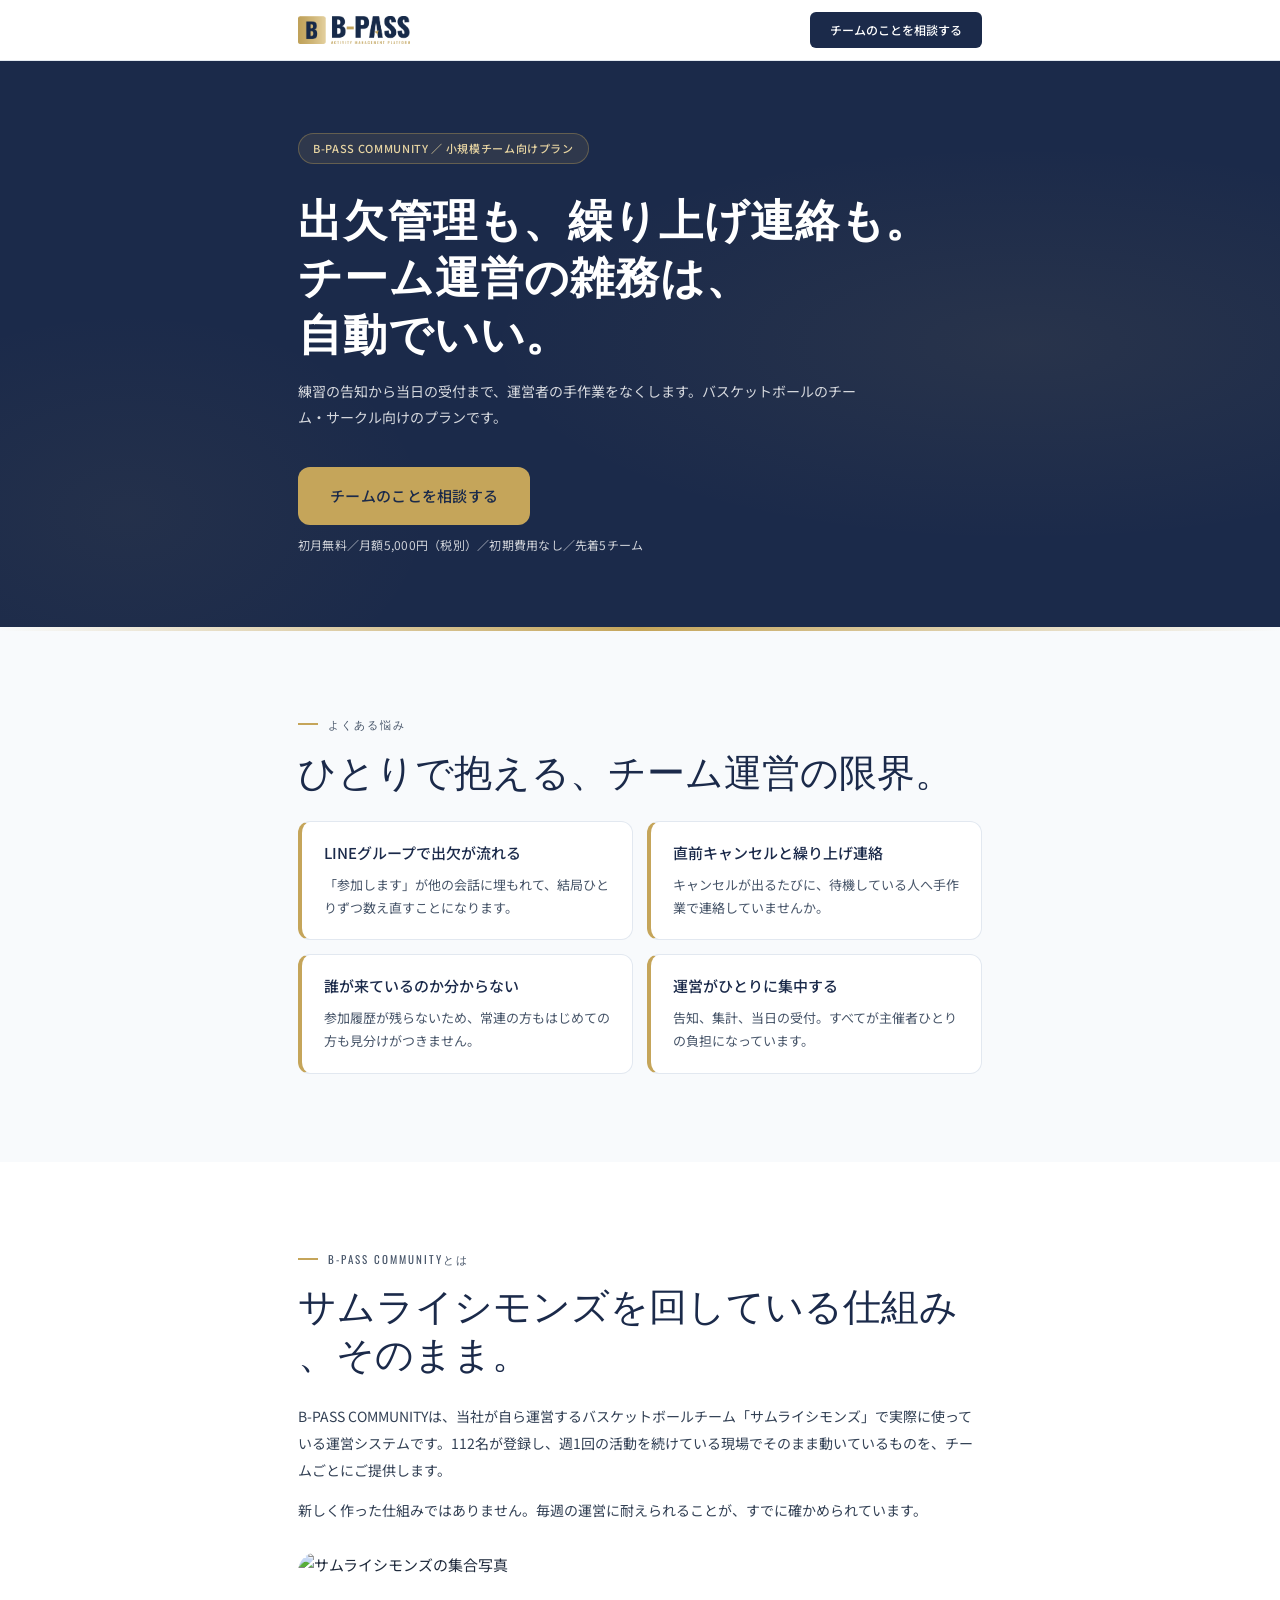
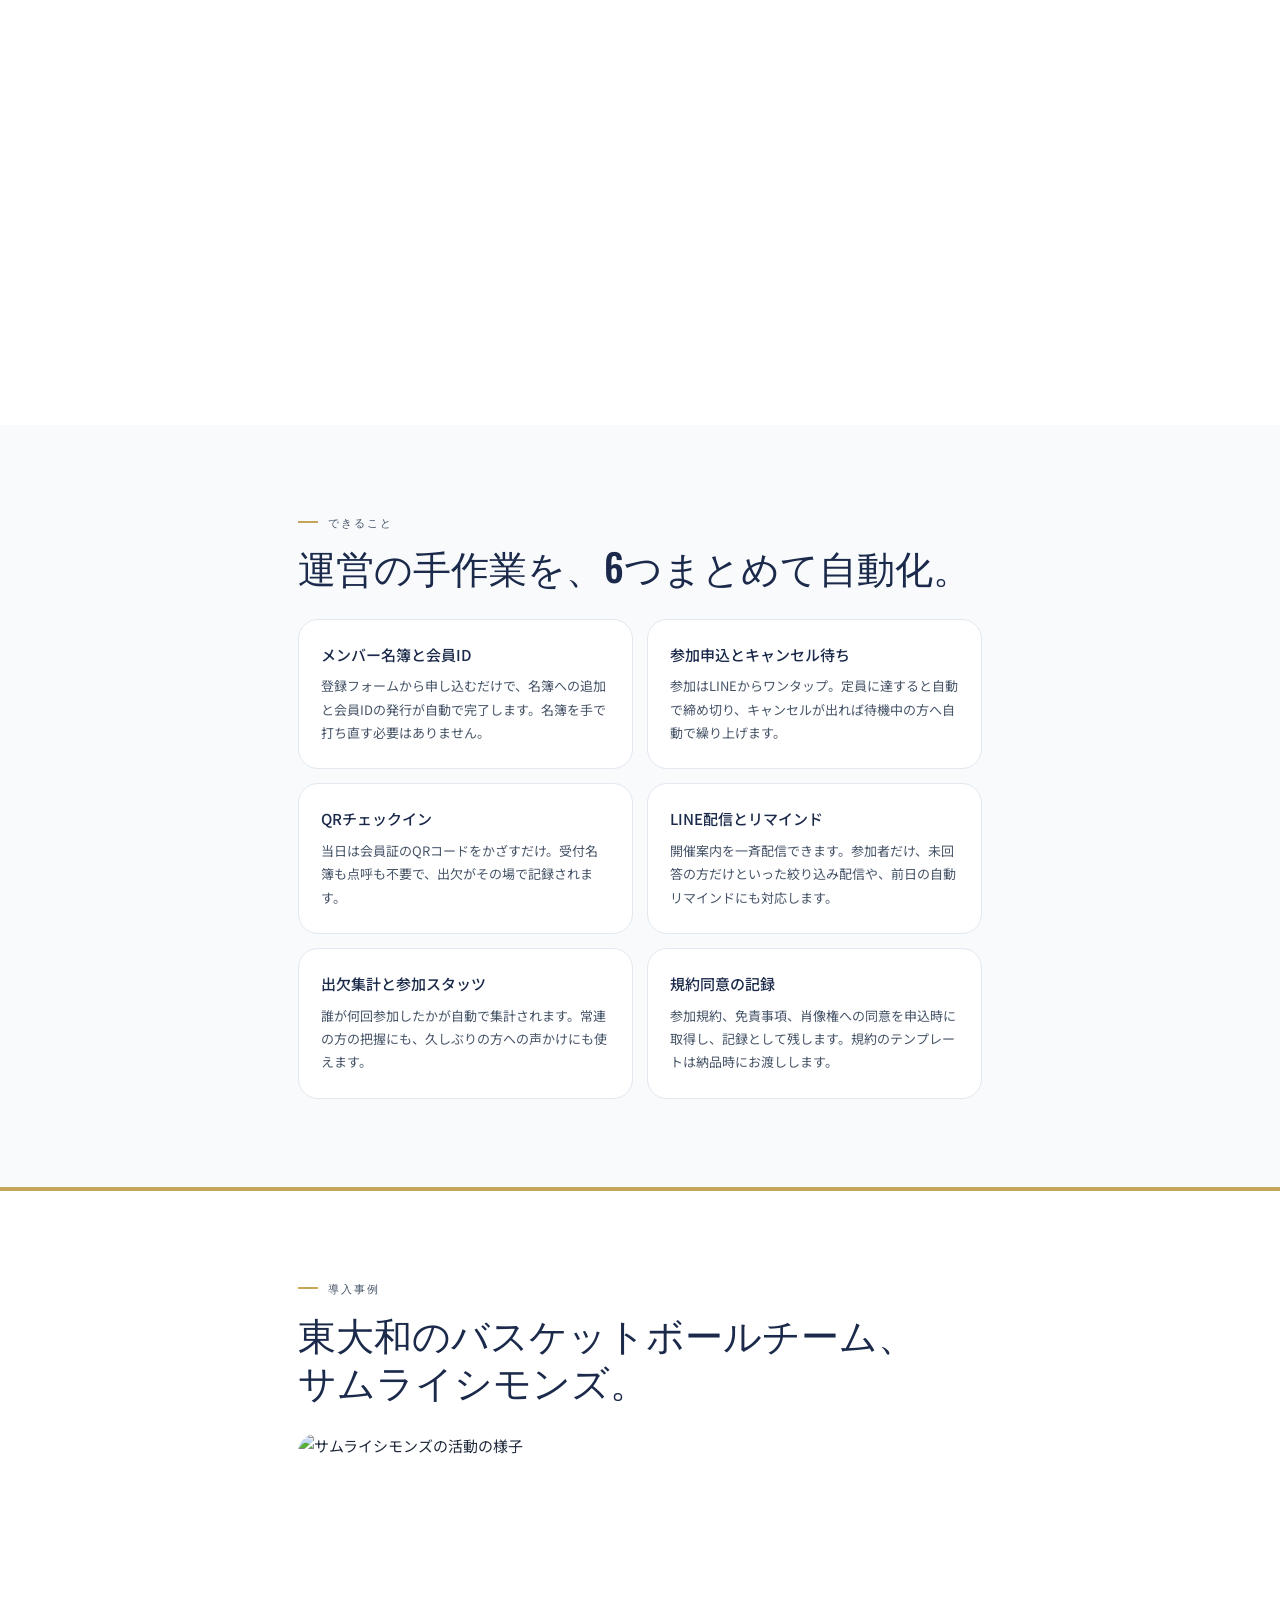
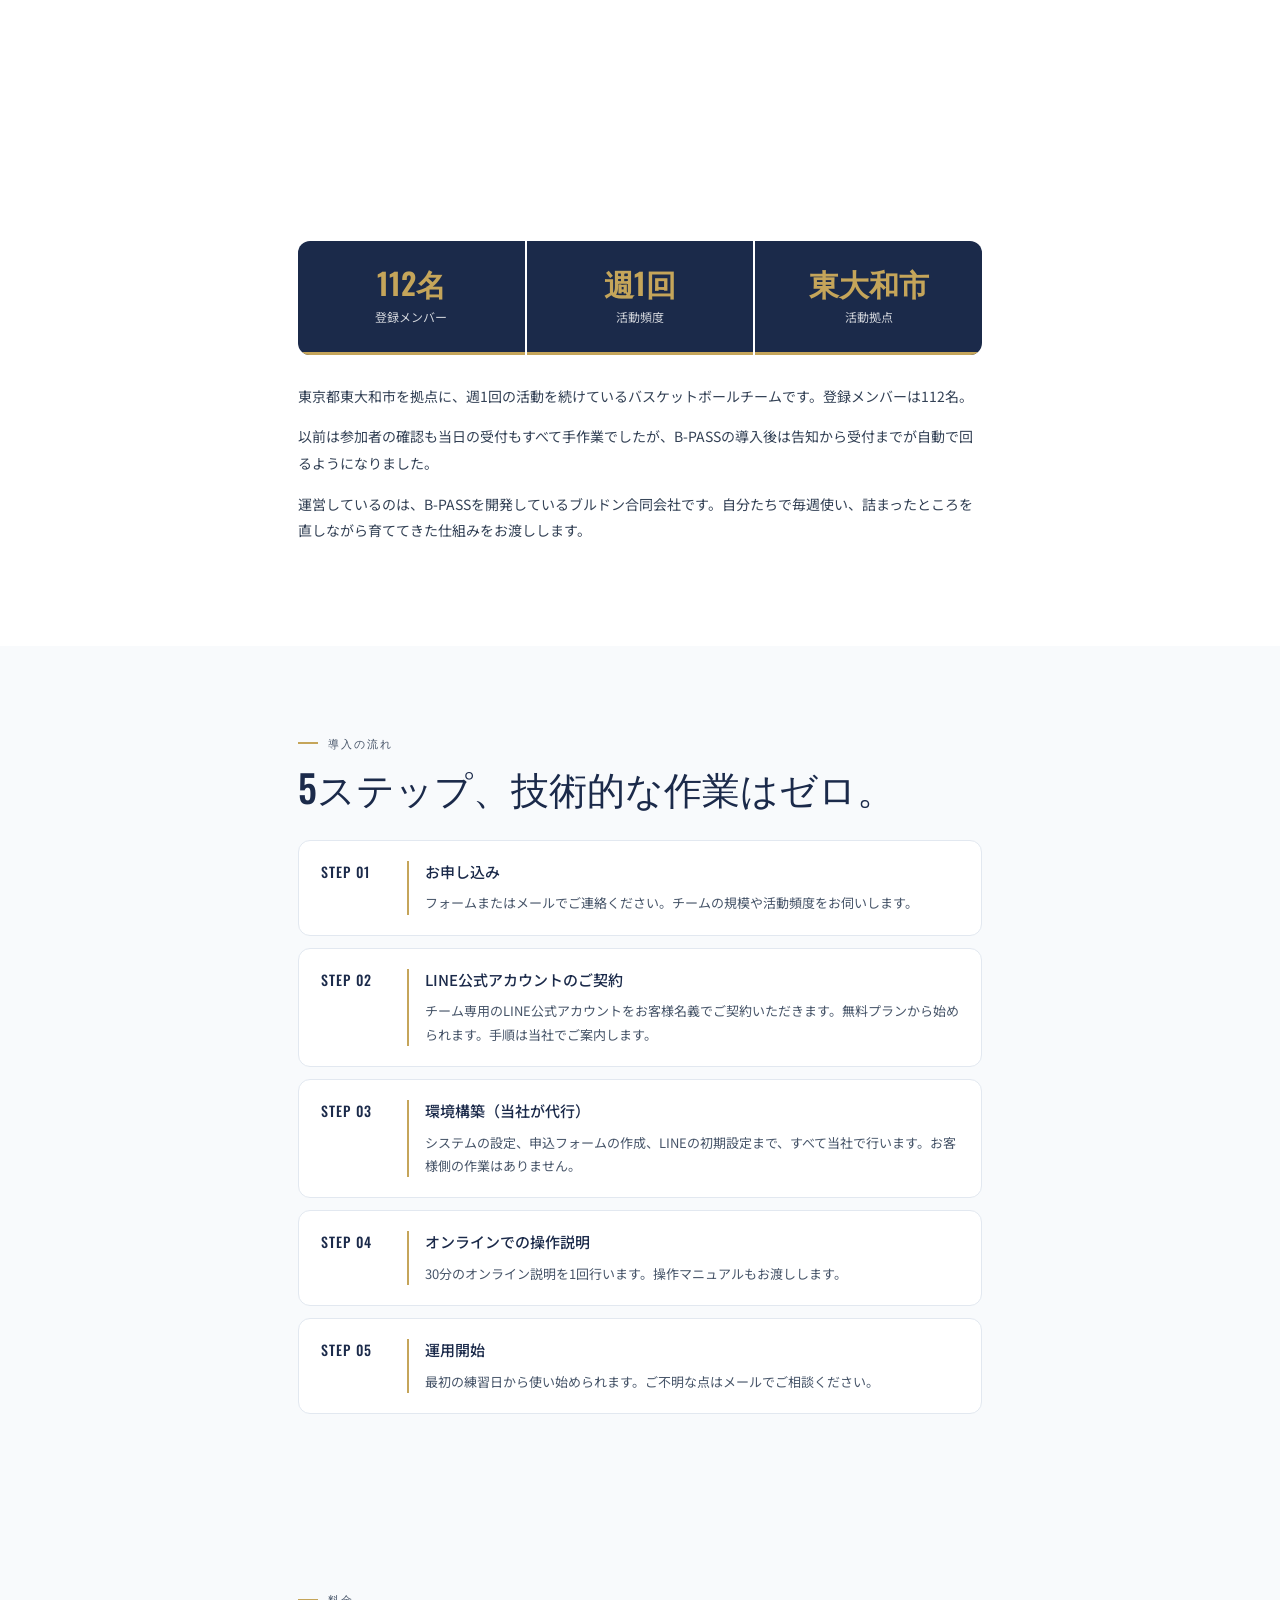
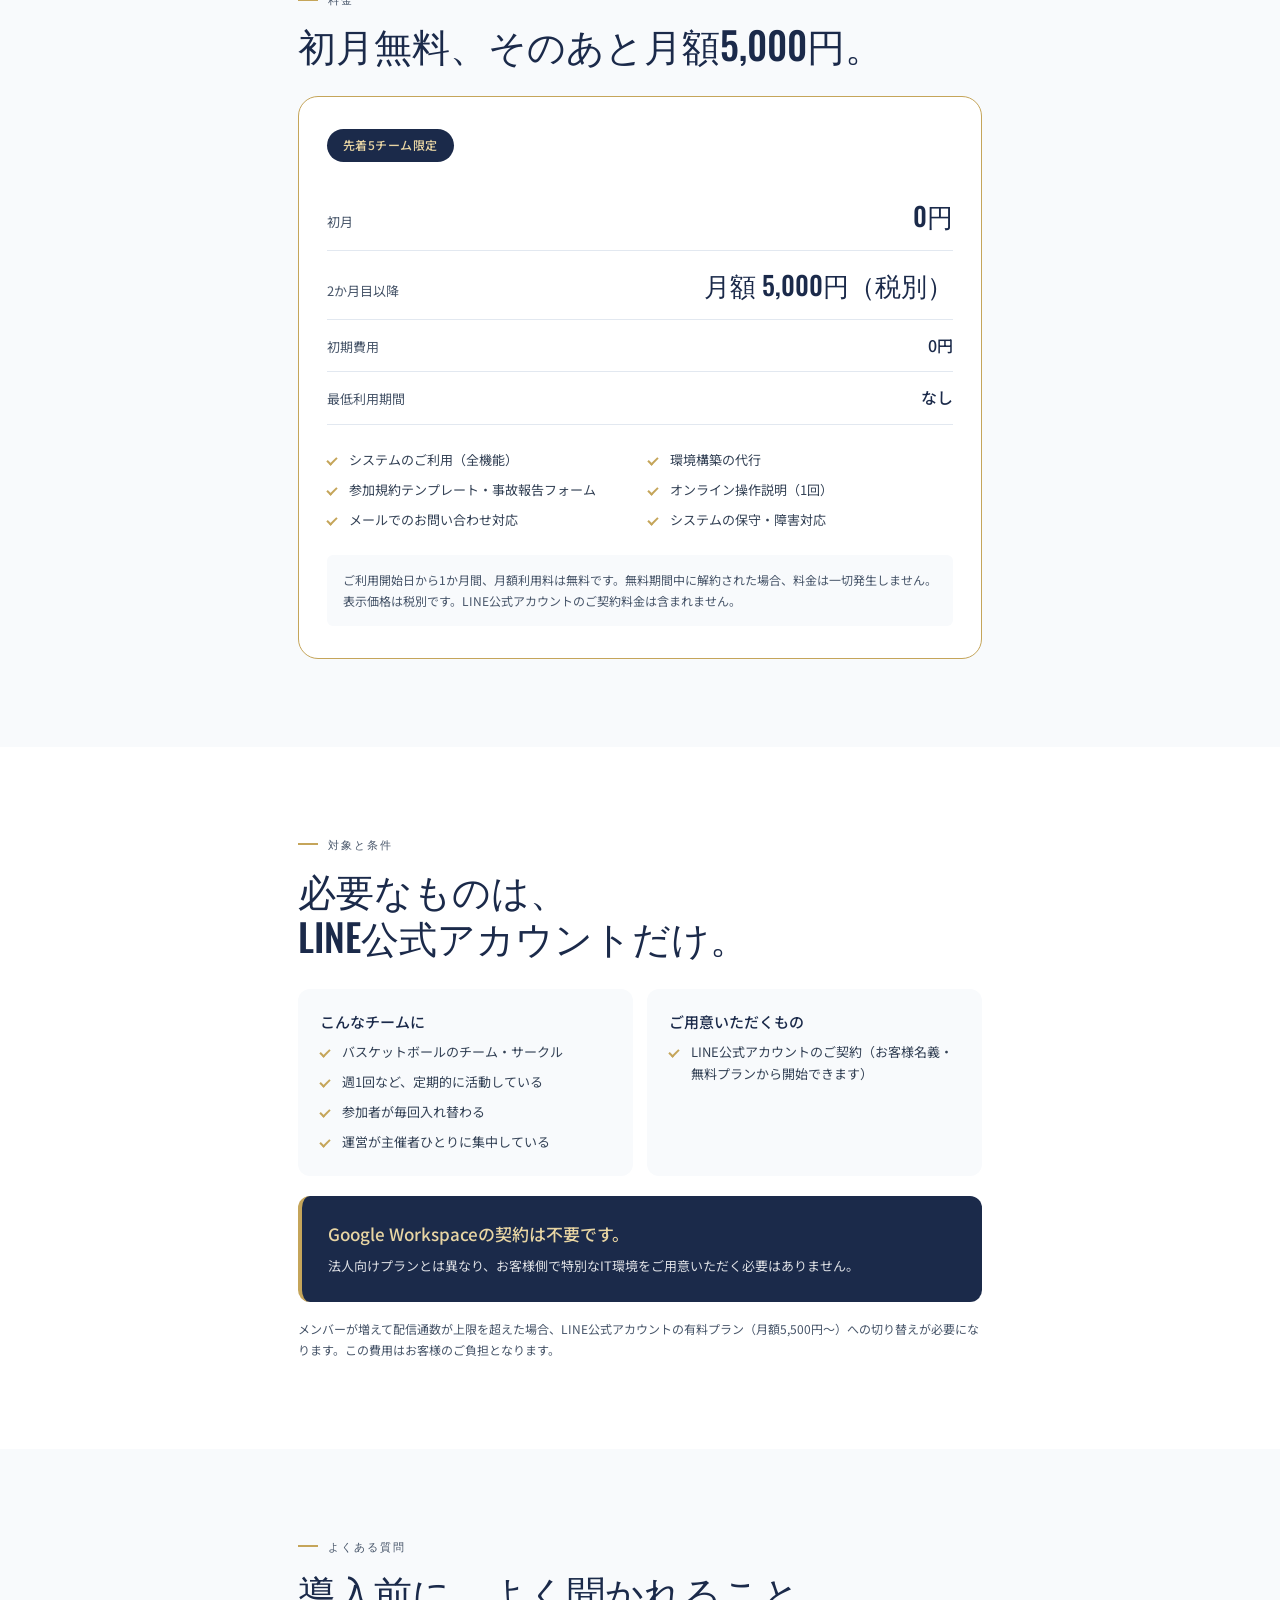
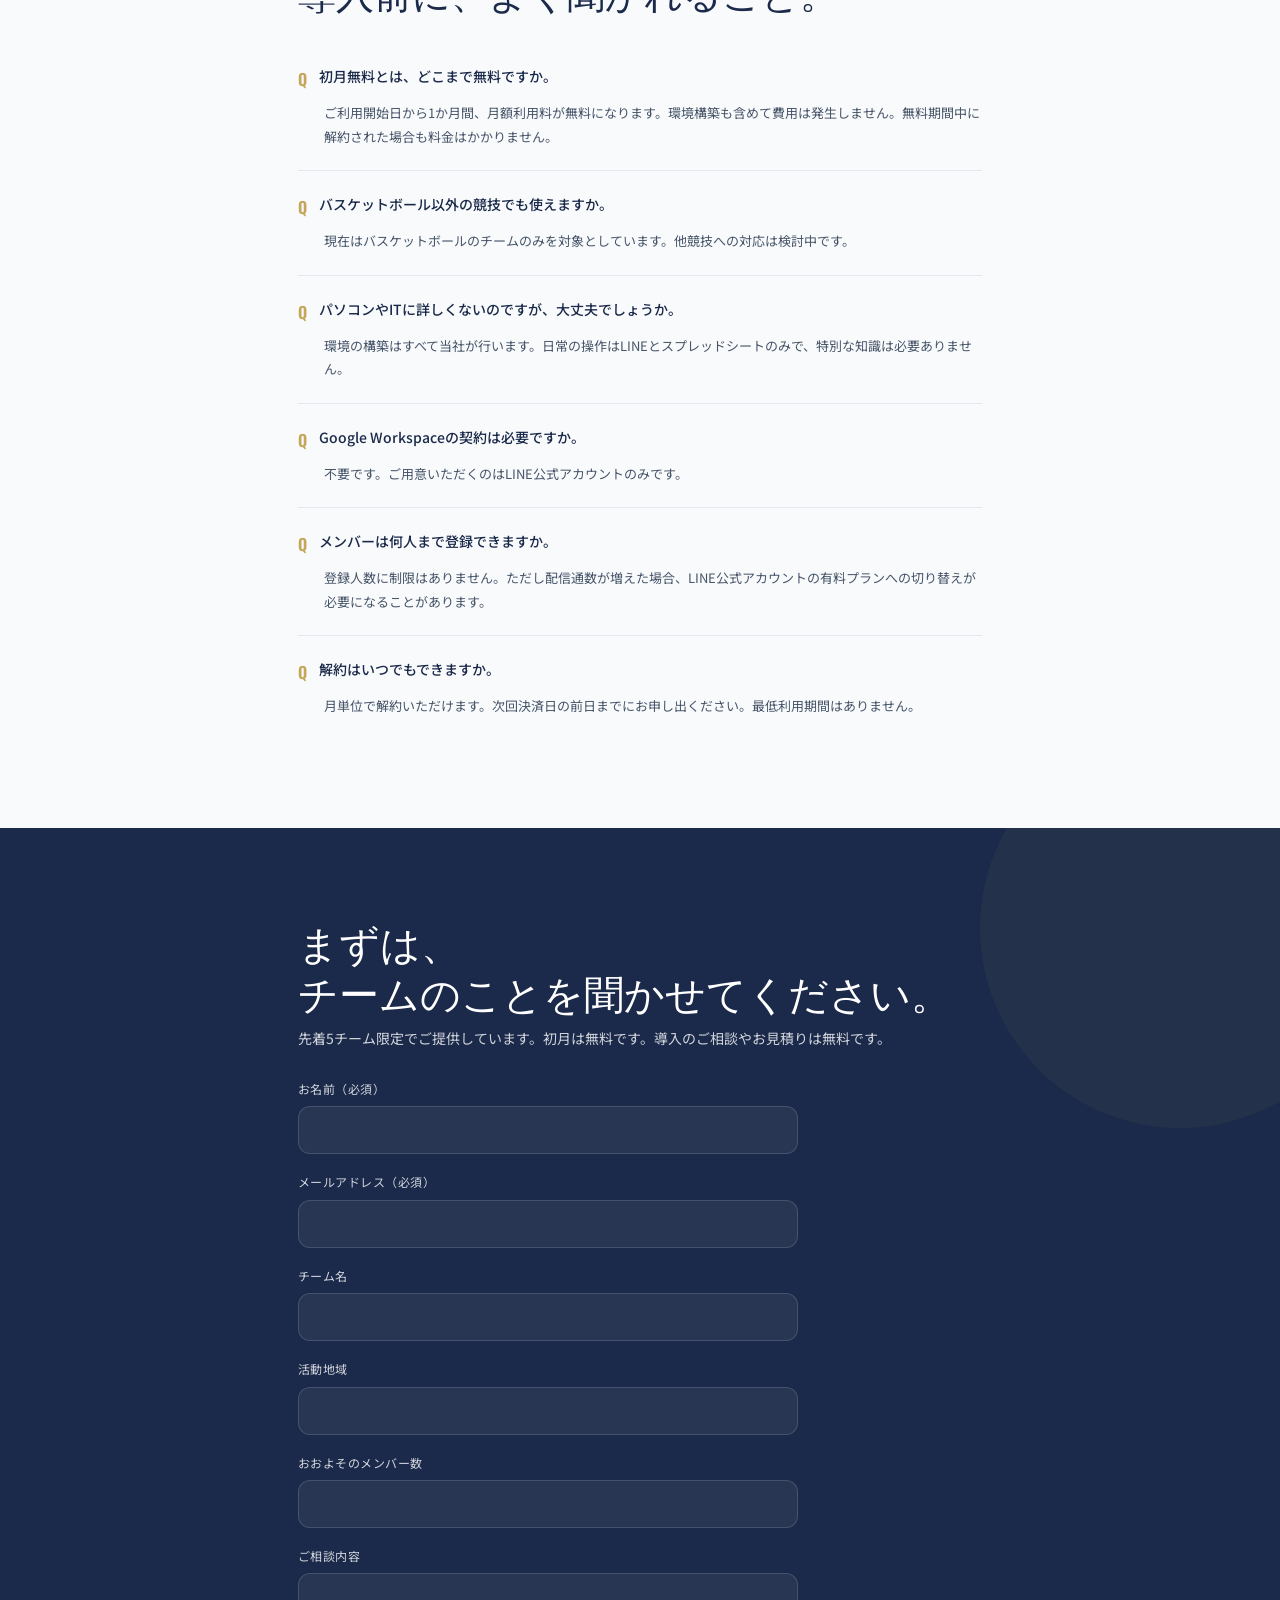
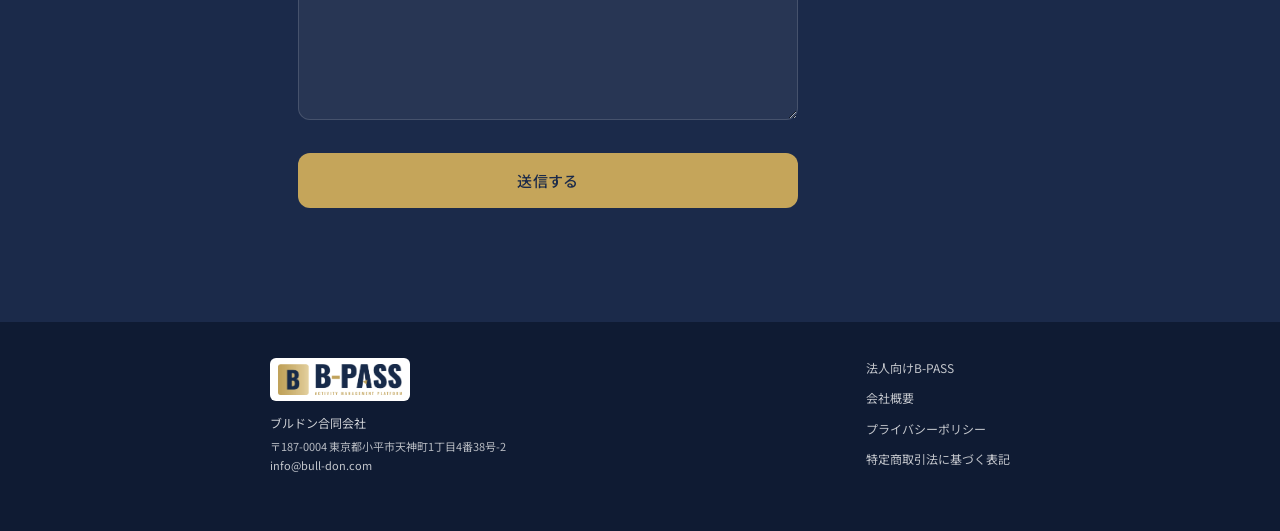
==== commit 3b1ddc8f: "feat: COMMUNITY 公開（v6-C2 3-1〜3-3） - 3-1 FAQ「解約はいつでもできますか。」の回答に「次回決済日の前日までにお申し出ください。」を追記（/scta と揃える） " ====
--- a/community/index.html
+++ b/community/index.html
@@ -304,7 +304,7 @@
           </div>
           <div class="faq-item">
             <p class="faq-q">解約はいつでもできますか。</p>
-            <p class="faq-a">月単位で解約いただけます。最低利用期間はありません。</p>
+            <p class="faq-a">月単位で解約いただけます。次回決済日の前日までにお申し出ください。最低利用期間はありません。</p>
           </div>
         </div>
       </div>
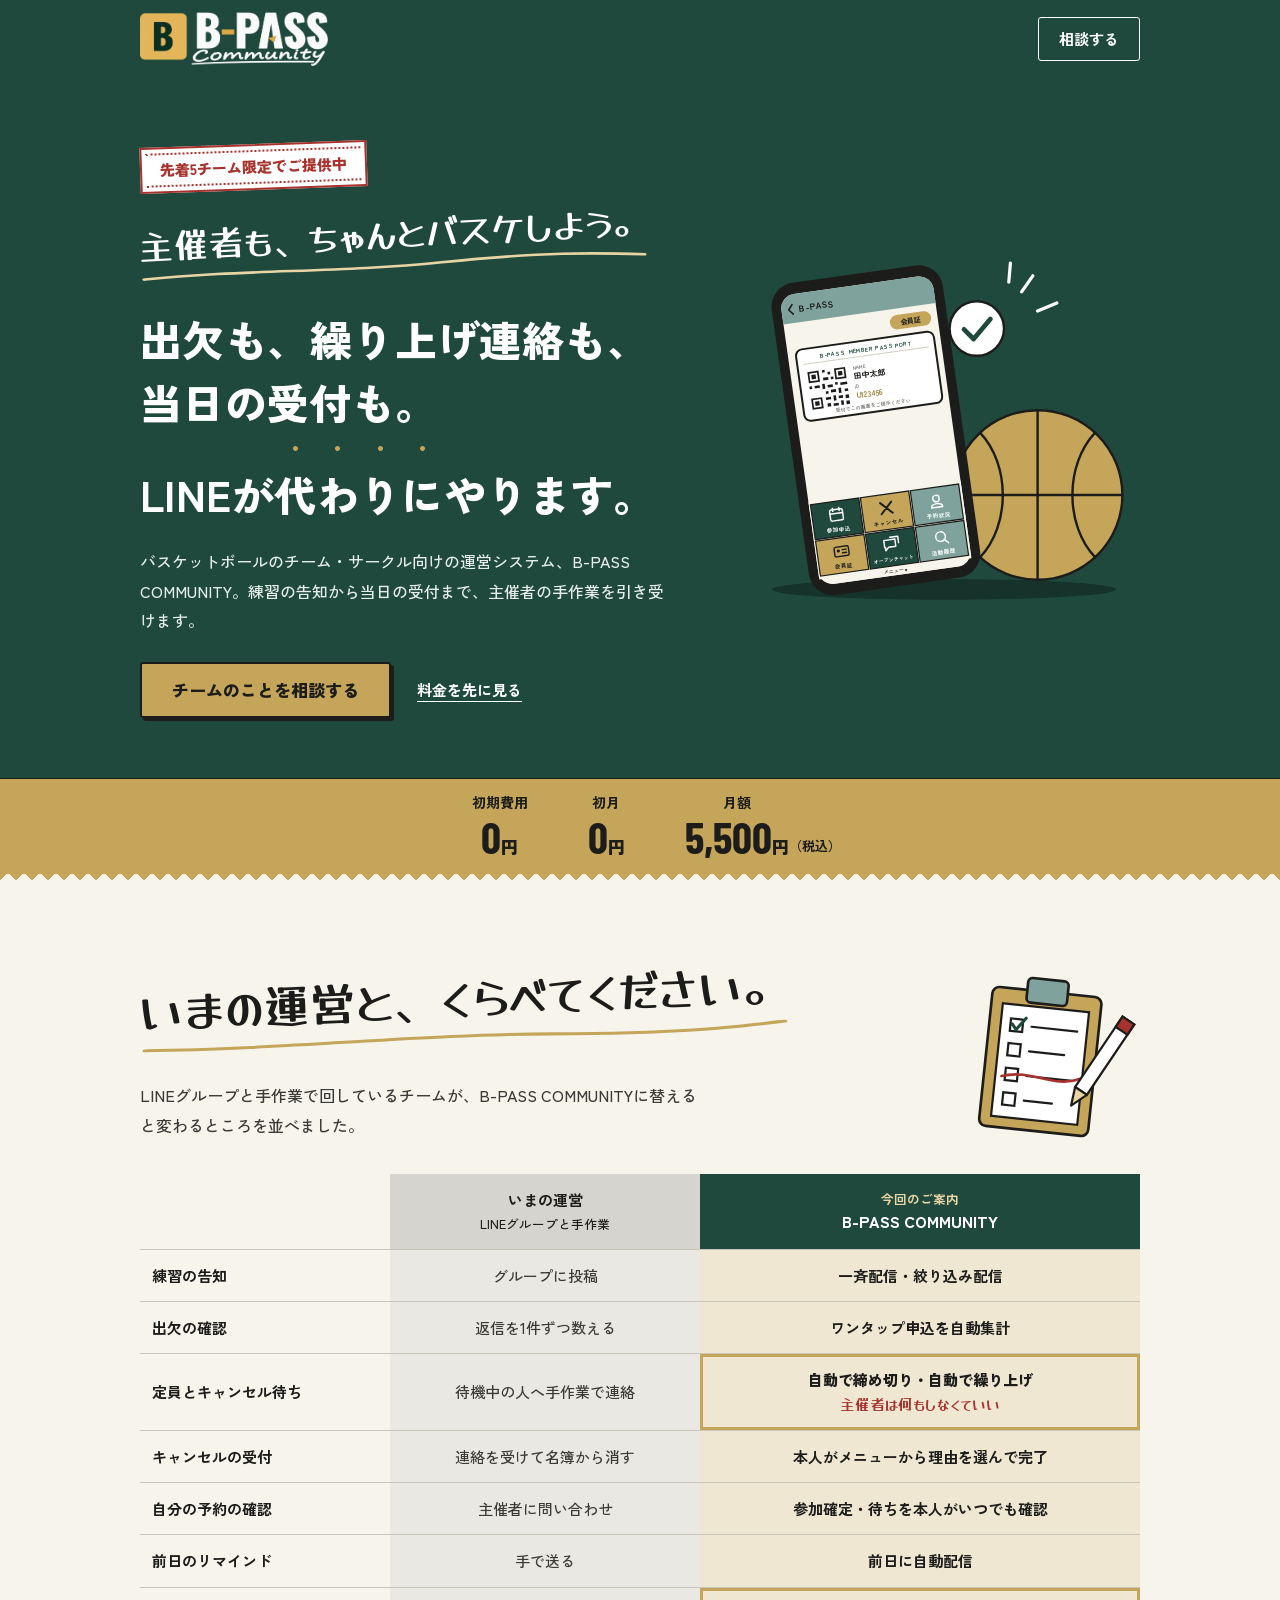
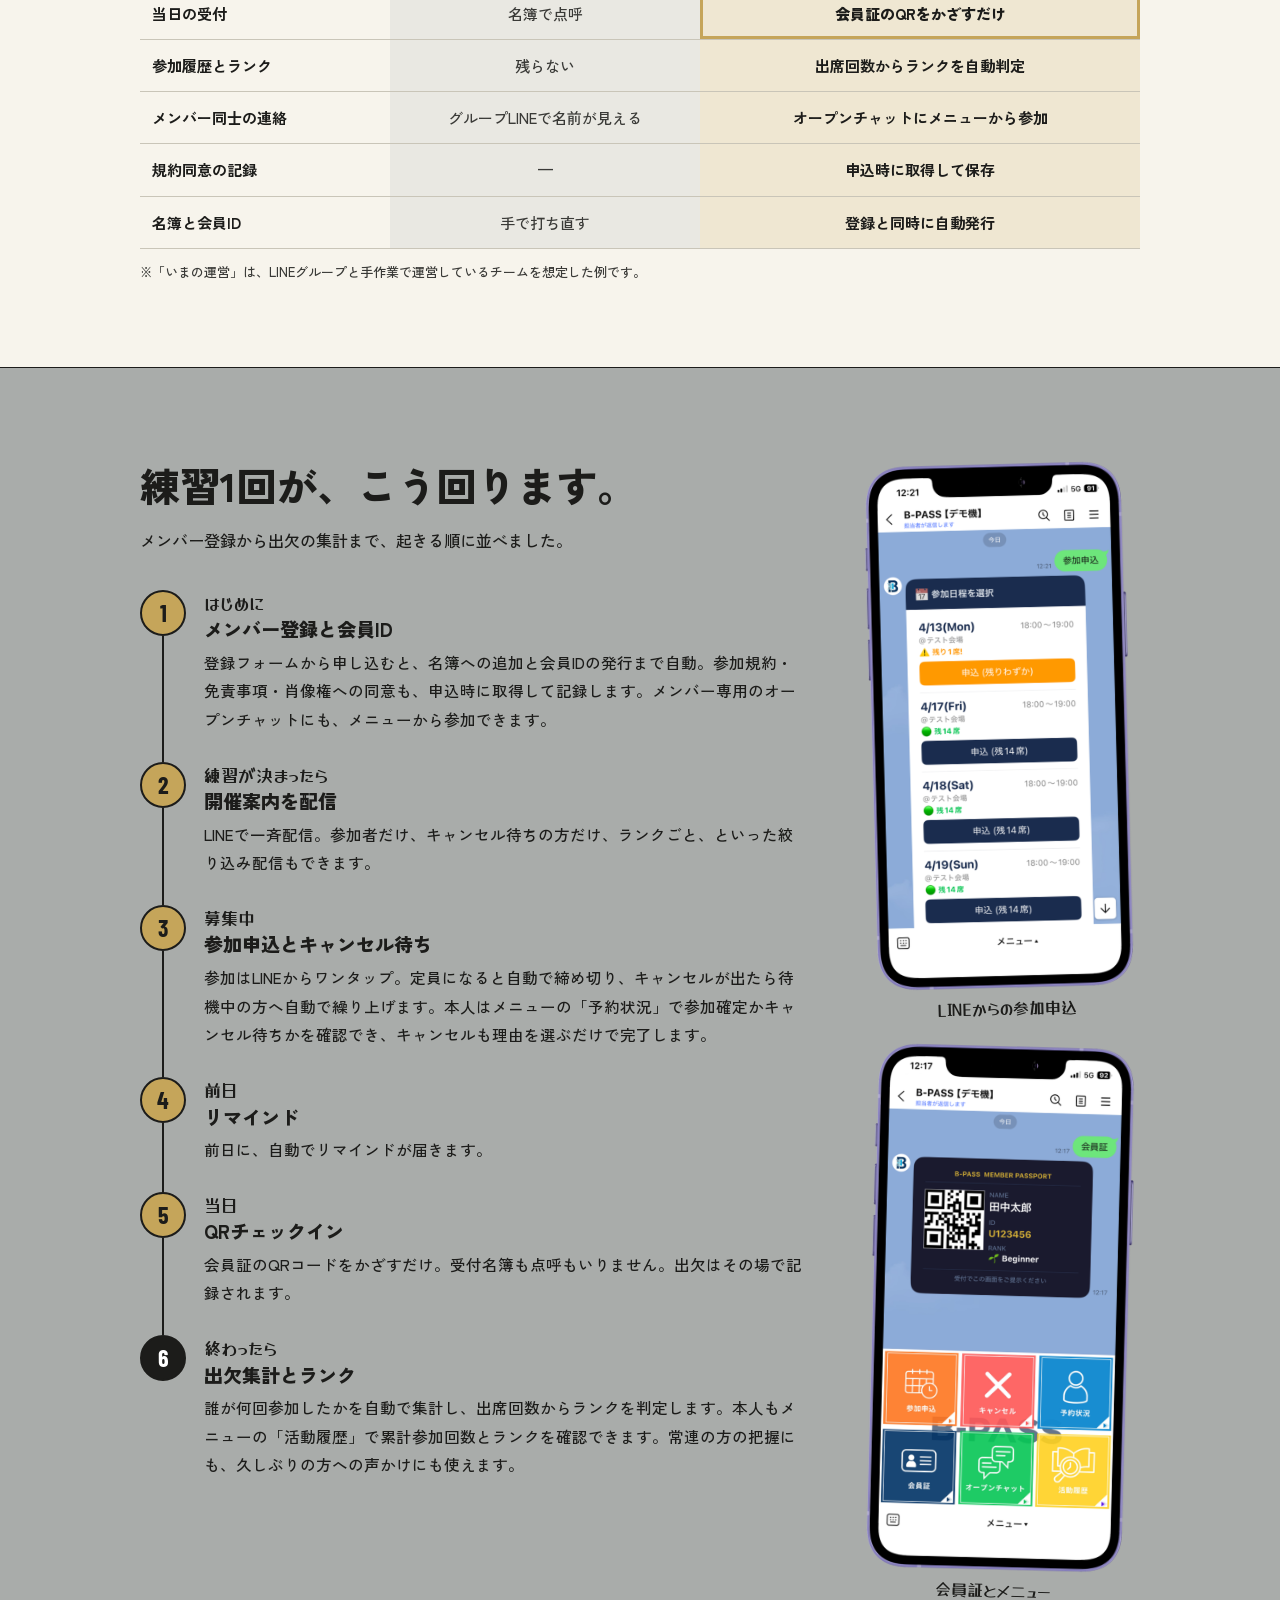
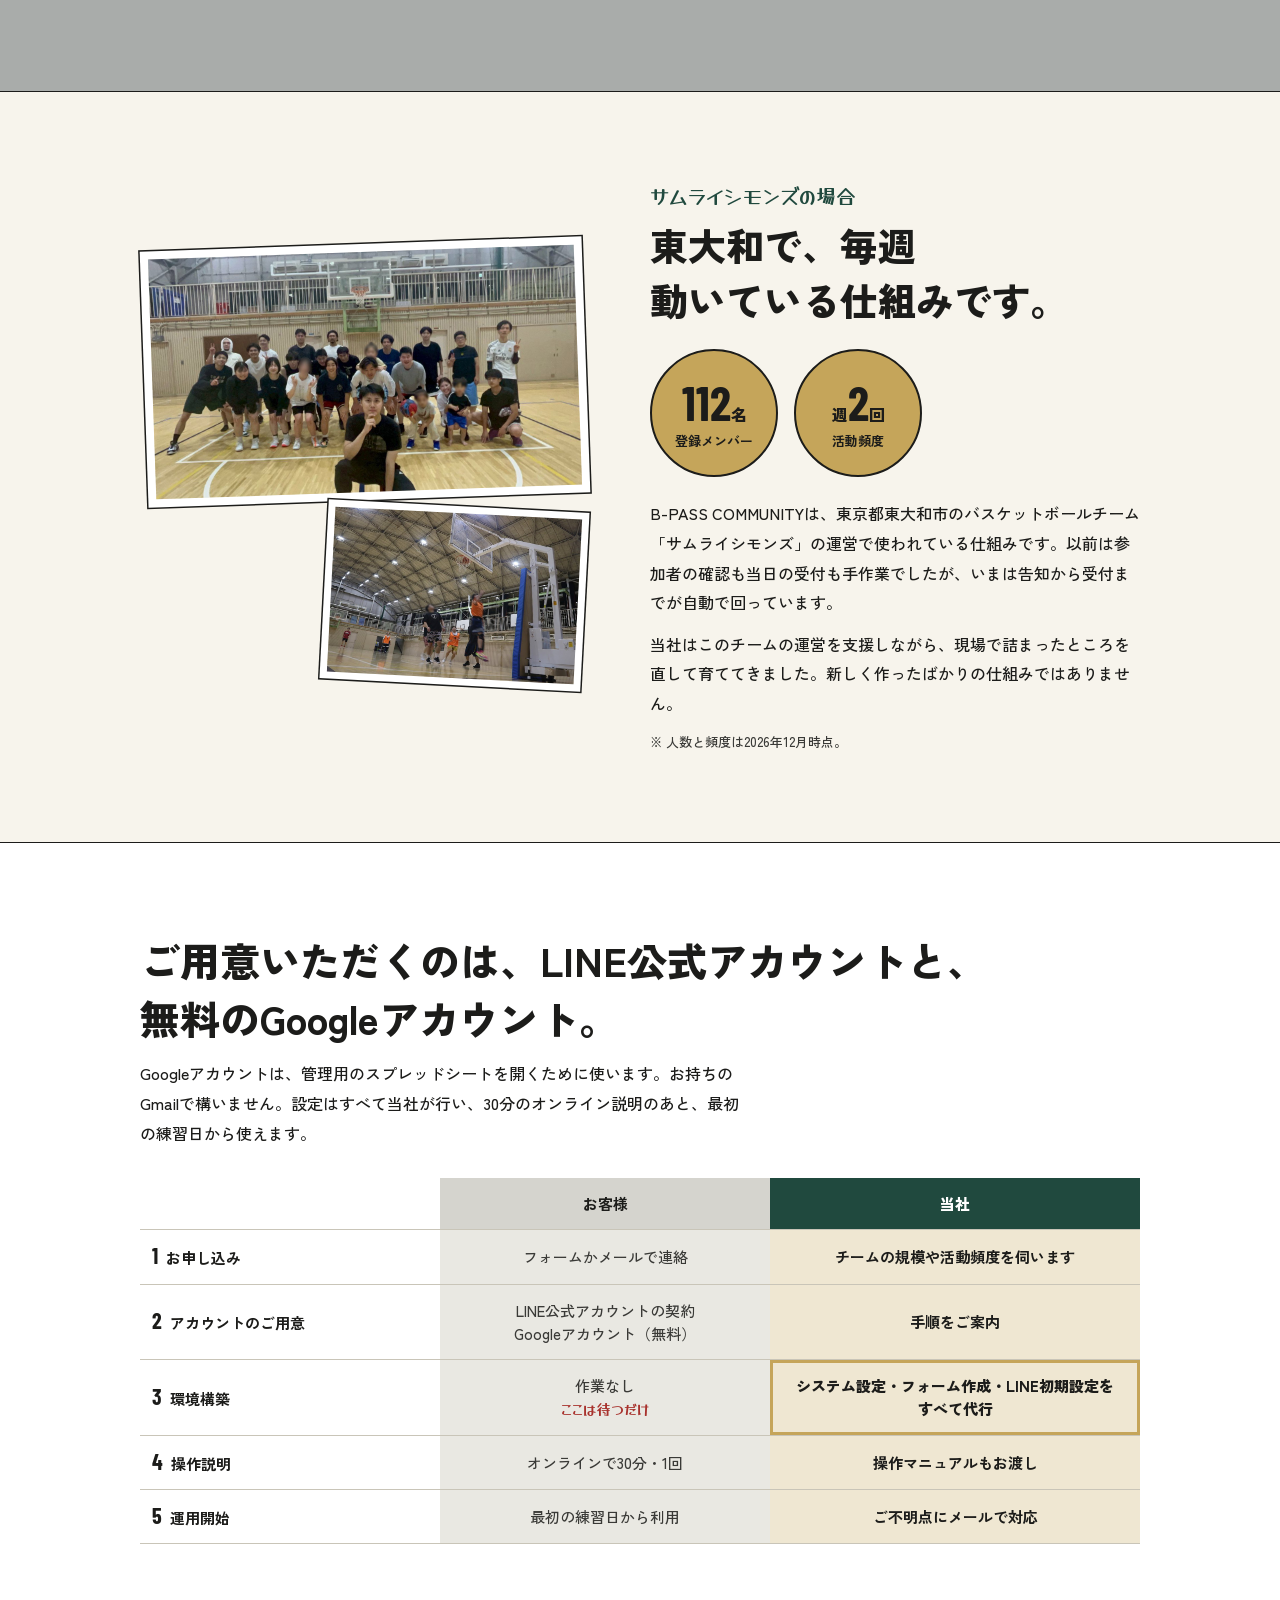
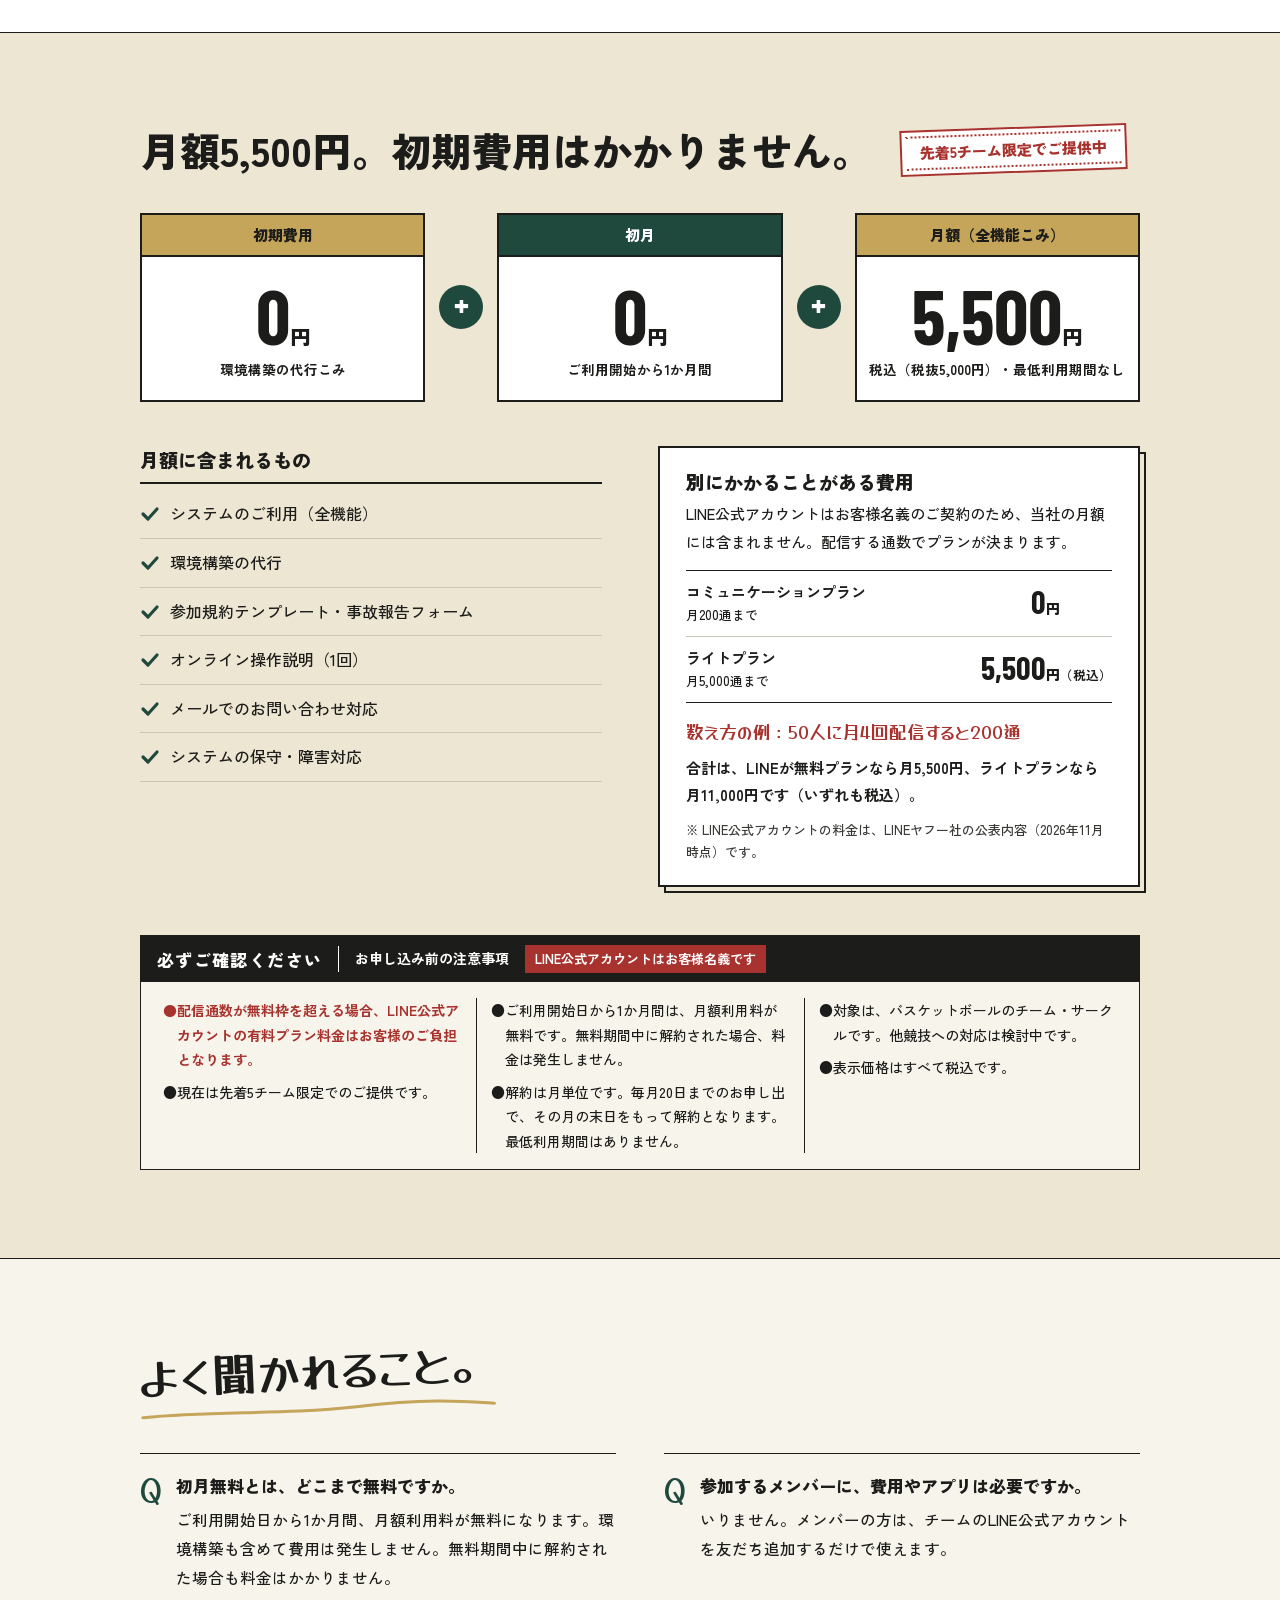
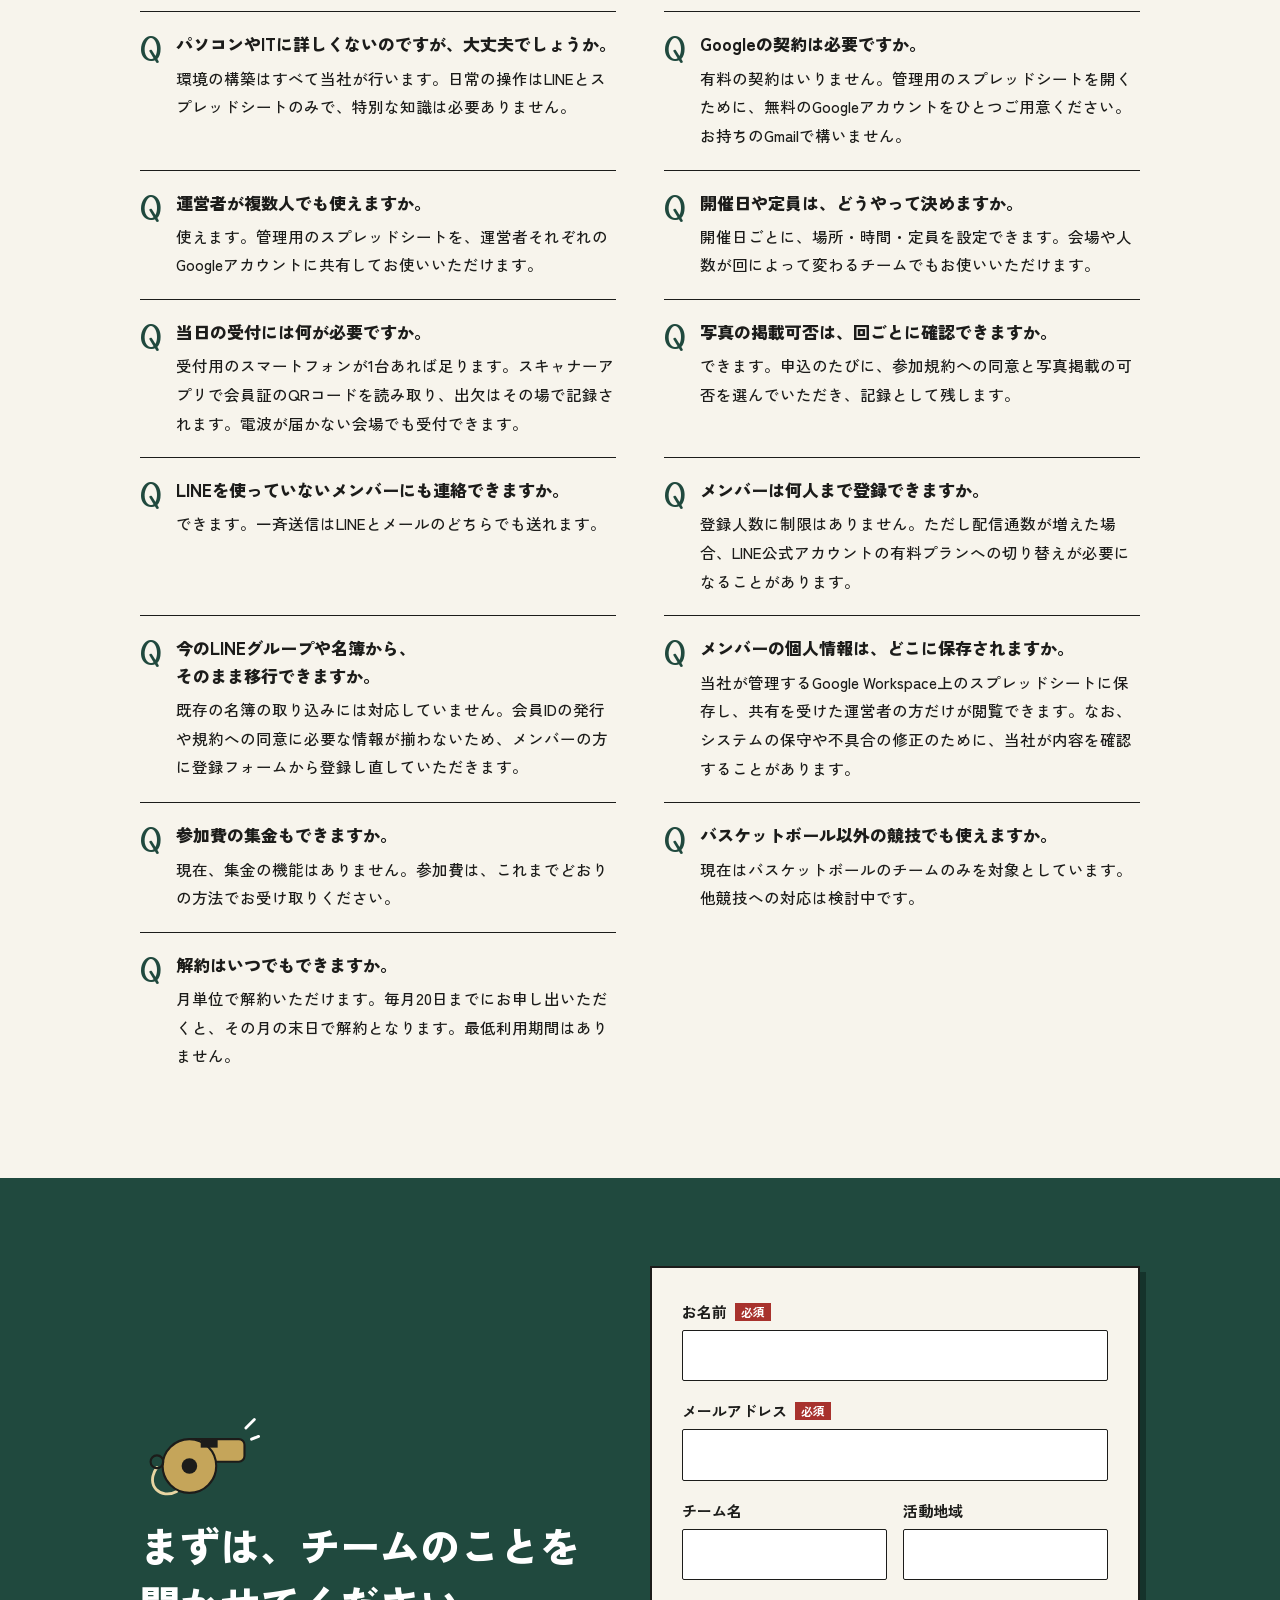
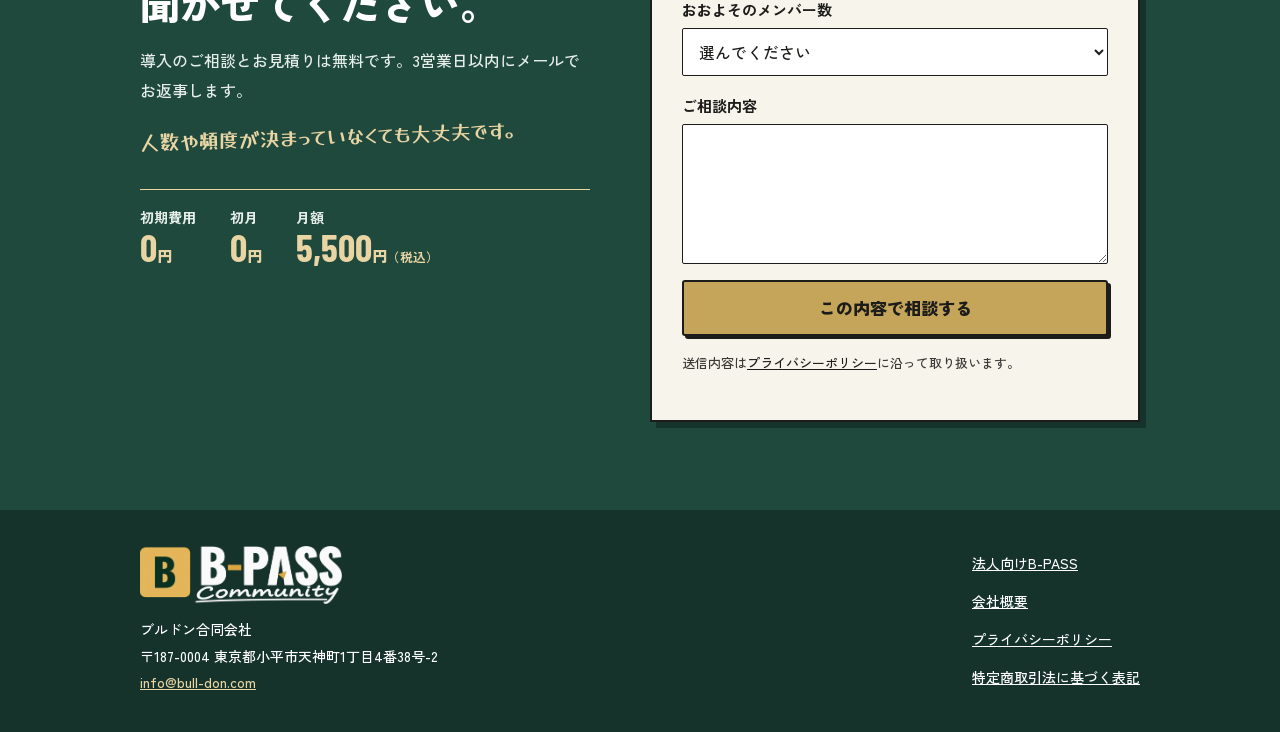
==== commit 9e9d953b: "feat: COMMUNITY のページを全面改修 - デザインと構成を一新（配色・書体・FAQ 15問・料金は税込表示） - フォームの送信は従来の方式を引き継ぐ（応答を確認し、成功時だけ完了を表示" ====
--- a/community/index.html
+++ b/community/index.html
@@ -1,377 +1,492 @@
-<!DOCTYPE html>
+<!doctype html>
 <html lang="ja">
 <head>
-  <meta charset="UTF-8">
-  <meta name="viewport" content="width=device-width, initial-scale=1.0">
-  <!-- Google Analytics 4（法人版 index.html と同一方式・同一プロパティ。page_path /community/ で分離） -->
-  <script async src="https://www.googletagmanager.com/gtag/js?id=G-0CHDT93RZH"></script>
-  <script>
-    if (location.hostname === 'localhost' || location.hostname === '127.0.0.1') {
-      window['ga-disable-G-0CHDT93RZH'] = true;
+<meta charset="utf-8">
+<meta name="viewport" content="width=device-width, initial-scale=1">
+<title>B-PASS COMMUNITY｜バスケットボールのチーム運営をLINEで自動化</title>
+<meta name="description" content="出欠、繰り上げ連絡、当日の受付まで。バスケットボールのチーム・サークル向け運営システム。初期費用0円、初月0円、月額5,500円（税込）。先着5チーム限定でご提供中。">
+<link rel="canonical" href="https://lp.bull-don.com/community/">
+<meta property="og:type" content="website">
+<meta property="og:site_name" content="B-PASS COMMUNITY">
+<meta property="og:title" content="B-PASS COMMUNITY｜バスケットボールのチーム運営をLINEで自動化">
+<meta property="og:description" content="出欠、繰り上げ連絡、当日の受付まで。初期費用0円、初月0円、月額5,500円（税込）。">
+<meta property="og:url" content="https://lp.bull-don.com/community/">
+<meta property="og:image" content="https://lp.bull-don.com/community/assets/ogp.jpg">
+<meta name="twitter:card" content="summary_large_image">
+<meta name="theme-color" content="#20493E">
+<link rel="icon" type="image/png" sizes="32x32" href="assets/icon-32.png">
+<link rel="apple-touch-icon" href="assets/icon-180.png">
+<link rel="preconnect" href="https://fonts.googleapis.com">
+<link rel="preconnect" href="https://fonts.gstatic.com" crossorigin>
+<link rel="stylesheet" href="https://fonts.googleapis.com/css2?family=Barlow+Condensed:wght@600;700&amp;family=Yusei+Magic&amp;family=Zen+Kaku+Gothic+New:wght@500;700;900&amp;display=swap">
+<!-- Google Analytics 4（法人版と同じプロパティ。localhost・127.0.0.1 では計測しない） -->
+<script async src="https://www.googletagmanager.com/gtag/js?id=G-0CHDT93RZH"></script>
+<script>
+if (location.hostname === 'localhost' || location.hostname === '127.0.0.1') {
+  window['ga-disable-G-0CHDT93RZH'] = true;
+}
+window.dataLayer = window.dataLayer || [];
+function gtag(){dataLayer.push(arguments);}
+gtag('js', new Date());
+gtag('config', 'G-0CHDT93RZH');
+</script>
+<style>
+*{box-sizing:border-box}
+body{margin:0;background:#F7F4EC;color:#1C1C1A;font-family:"Zen Kaku Gothic New","Hiragino Kaku Gothic ProN","Noto Sans JP",sans-serif;font-weight:500;font-size:16px;line-height:1.85;-webkit-font-smoothing:antialiased}
+h1,h2,h3,p,ul,ol,dl,dd,figure{margin:0;padding:0}
+ul,ol{list-style:none}
+a{color:#20493E}a:hover{color:#3F6B5F}
+:focus-visible{outline:3px solid #20493E;outline-offset:3px}
+.on-dark :focus-visible{outline-color:#C5A55A}
+.hand{font-family:"Yusei Magic","Hiragino Maru Gothic ProN","Zen Kaku Gothic New",sans-serif;font-weight:400}
+.num{font-family:"Barlow Condensed","Oswald","Zen Kaku Gothic New",sans-serif;font-weight:700;line-height:1}
+.wrap{max-width:1080px;margin:0 auto;padding-left:clamp(20px,4vw,40px);padding-right:clamp(20px,4vw,40px)}
+.ib{display:inline-block}
+.dots{-webkit-text-emphasis:filled dot #C5A55A;text-emphasis:filled dot #C5A55A}
+table{border-collapse:collapse;width:100%}
+.cmp th,.cmp td{padding:14px 12px;border-bottom:1px solid #C9C5B8;text-align:center;vertical-align:middle;font-size:15px;line-height:1.55}
+.cmp tbody th{text-align:left;font-weight:700}
+.cmp .old{background:#E9E8E2;color:#3A3A37}
+.cmp .new{background:#EFE7D2;font-weight:700}
+.cmp .key{box-shadow:inset 0 0 0 3px #C5A55A;font-weight:900}
+.ph{display:flex;align-items:center;justify-content:center;text-align:center;background:repeating-linear-gradient(135deg,#E3E1DA 0 10px,#EEECE6 10px 20px);border:1.5px dashed #5C5C57;color:#3A3A37;font-size:13px;line-height:1.5;padding:12px}
+.field{display:block;width:100%;min-height:48px;padding:10px 12px;border:1.5px solid #1C1C1A;border-radius:2px;background:#fff;font:inherit;color:#1C1C1A}
+.eq{display:flex;flex-wrap:wrap;align-items:center;justify-content:center;gap:14px;margin-top:34px}
+.eqp{flex:1 1 230px;min-width:0;background:#fff;border:2px solid #1C1C1A}
+@media (max-width:820px){.eq{flex-direction:column;align-items:stretch}.eq>span{align-self:center}.eqp{flex:0 0 auto}}
+@media (max-width:560px){.cmp th,.cmp td{padding:12px 7px;font-size:13.5px}}
+@media (prefers-reduced-motion:reduce){*{scroll-behavior:auto!important}}
+html{scroll-behavior:smooth}
+</style>
+</head>
+<body>
+<div style="width:100%;overflow-x:hidden">
+
+<header class="on-dark" style="background:#20493E">
+<div class="wrap" style="display:flex;flex-wrap:wrap;align-items:center;justify-content:space-between;gap:8px 16px;padding-top:12px;padding-bottom:6px">
+<img src="assets/logo-community.png" width="919" height="264" alt="B-PASS Community" style="display:block;height:54px;width:auto">
+<a href="#contact" style="display:inline-flex;align-items:center;min-height:44px;padding:0 20px;border:1.5px solid #fff;color:#fff;font-weight:700;font-size:15px;text-decoration:none;border-radius:3px">相談する</a>
+</div>
+</header>
+
+<section class="on-dark" style="background:#20493E;color:#fff">
+<div class="wrap" style="display:flex;flex-wrap:wrap;align-items:center;gap:28px 48px;padding-top:clamp(36px,6vw,72px);padding-bottom:clamp(36px,5vw,60px)">
+<div style="flex:1 1 440px;min-width:0;display:flex;flex-direction:column;align-items:flex-start;gap:22px">
+<p style="background:#fff;border:2px solid #A8322D;padding:4px;transform:rotate(-2deg)"><span style="display:block;border-top:2px dotted #A8322D;border-bottom:2px dotted #A8322D;padding:3px 14px;color:#A8322D;font-weight:900;font-size:15px;line-height:1.6">先着5チーム限定でご提供中</span></p>
+<div style="transform:rotate(-3deg);transform-origin:left bottom;margin-top:10px;max-width:100%">
+<p class="hand" style="font-size:clamp(23px,3vw,35px);line-height:1.35"><span class="ib">主催者も、</span><span class="ib">ちゃんとバスケしよう。</span></p>
+<svg viewBox="0 0 300 14" preserveAspectRatio="none" aria-hidden="true" style="display:block;width:100%;height:12px;margin-top:4px"><path d="M3 8 C60 2 118 12 178 6 S268 4 297 9" fill="none" stroke="#E8D5A3" stroke-width="3" stroke-linecap="round"></path></svg>
+</div>
+<h1 style="font-weight:900;font-size:clamp(25px,3.7vw,42px);line-height:1.5;letter-spacing:.01em"><span class="ib">出欠も、</span><span class="ib">繰り上げ連絡も、</span><span class="ib">当日の受付も。</span><br><span class="ib">LINEが<span class="dots">代わりに</span>やります。</span></h1>
+<p style="max-width:33em;color:#E6EEEA">バスケットボールのチーム・サークル向けの運営システム、B-PASS COMMUNITY。練習の告知から当日の受付まで、主催者の手作業を引き受けます。</p>
+<div style="display:flex;flex-wrap:wrap;align-items:center;gap:16px 26px;margin-top:4px">
+<a href="#contact" style="display:inline-flex;align-items:center;min-height:56px;padding:0 30px;background:#C5A55A;color:#1C1C1A;font-weight:900;font-size:17px;text-decoration:none;border:2px solid #1C1C1A;border-radius:3px;box-shadow:3px 3px 0 #1C1C1A">チームのことを相談する</a>
+<a href="#price" style="display:inline-flex;align-items:center;min-height:44px;color:#fff;font-weight:700;font-size:15px;text-underline-offset:5px">料金を先に見る</a>
+</div>
+</div>
+<div style="flex:1 1 320px;min-width:0;display:flex;justify-content:center">
+<svg viewBox="0 0 520 440" role="img" aria-label="LINEに会員証とメニューを表示したスマートフォンと、バスケットボールのイラスト" style="display:block;width:100%;max-width:470px;height:auto">
+<ellipse cx="275" cy="418" rx="215" ry="13" fill="#15332B"></ellipse>
+<circle cx="392" cy="300" r="106" fill="#C5A55A" stroke="#1C1C1A" stroke-width="3"></circle>
+<path d="M392 194 V406" fill="none" stroke="#1C1C1A" stroke-width="3"></path>
+<path d="M286 300 H498" fill="none" stroke="#1C1C1A" stroke-width="3"></path>
+<path d="M320 222 C358 262 358 338 320 378" fill="none" stroke="#1C1C1A" stroke-width="3" stroke-linecap="round"></path>
+<path d="M464 222 C426 262 426 338 464 378" fill="none" stroke="#1C1C1A" stroke-width="3" stroke-linecap="round"></path>
+<g transform="rotate(-8 190 220)">
+<rect x="82" y="22" width="216" height="394" rx="30" fill="#1C1C1A"></rect>
+<rect x="94" y="36" width="192" height="366" rx="18" fill="#F7F4EC"></rect>
+<path d="M94 72 V54 A18 18 0 0 1 112 36 H268 A18 18 0 0 1 286 54 V72 Z" fill="#7FA39C"></path>
+<path d="M108 49 L103 55 L108 61" fill="none" stroke="#1C1C1A" stroke-width="2" stroke-linecap="round" stroke-linejoin="round"></path>
+<text x="116" y="59" font-size="11" font-weight="700" fill="#1C1C1A">B-PASS</text>
+<rect x="226" y="80" width="52" height="18" rx="9" fill="#C5A55A"></rect>
+<text x="252" y="92.5" text-anchor="middle" font-size="9" font-weight="700" fill="#1C1C1A">会員証</text>
+<rect x="104" y="106" width="174" height="90" rx="8" fill="#fff" stroke="#1C1C1A" stroke-width="2.5"></rect>
+<text x="191" y="120" text-anchor="middle" font-size="7" font-weight="700" letter-spacing=".5" fill="#20493E">B-PASS MEMBER PASSPORT</text>
+<path d="M112 125 H270" stroke="#C9C5B8" stroke-width="1"></path>
+<g transform="translate(112 132) scale(0.54) translate(-140 -142)"><rect x="140" y="142" width="100" height="100" fill="#fff"></rect><path d="M146 148h26v26h-26z M208 148h26v26h-26z M146 210h26v26h-26z" fill="#1C1C1A"></path><path d="M150 152h18v18h-18z M212 152h18v18h-18z M150 214h18v18h-18z" fill="#fff"></path><path d="M154 156h10v10h-10z M216 156h10v10h-10z M154 218h10v10h-10z" fill="#1C1C1A"></path><path d="M180 148h6v6h-6z M192 154h6v6h-6z M180 166h12v6h-12z M198 166h6v6h-6z M146 182h6v6h-6z M158 182h12v6h-12z M176 180h6v12h-6z M188 184h12v6h-12z M206 180h6v6h-6z M218 182h16v6h-16z M182 198h6v6h-6z M194 196h12v6h-12z M212 194h6v12h-6z M226 198h8v6h-8z M180 212h12v6h-12z M198 210h6v12h-6z M210 212h10v6h-10z M226 212h8v8h-8z M182 226h8v8h-8z M196 228h12v6h-12z M214 224h6v10h-6z M226 226h8v8h-8z" fill="#1C1C1A"></path></g>
+<text x="172" y="140" font-size="6" fill="#5C5C57">NAME</text>
+<text x="172" y="152" font-size="10" font-weight="700" fill="#1C1C1A">田中太郎</text>
+<text x="172" y="164" font-size="6" fill="#5C5C57">ID</text>
+<text x="172" y="176" font-size="10" font-weight="700" fill="#9E843F">U123456</text>
+<text x="191" y="190" text-anchor="middle" font-size="6" fill="#5C5C57">受付でこの画面をご提示ください</text>
+<rect x="94" y="296" width="192" height="98" fill="#F7F4EC"></rect>
+<rect x="96" y="300" width="61" height="44" fill="#20493E" stroke="#1C1C1A" stroke-width="1.5"></rect><rect x="118.5" y="310" width="16" height="14" rx="2" fill="none" stroke="#fff" stroke-width="1.8" stroke-linecap="round" stroke-linejoin="round"></rect><path d="M118.5 315H134.5M122.5 308V312M130.5 308V312" fill="none" stroke="#fff" stroke-width="1.8" stroke-linecap="round" stroke-linejoin="round"></path><text x="126.5" y="338" text-anchor="middle" font-size="7" font-weight="700" fill="#fff">参加申込</text><rect x="159" y="300" width="61" height="44" fill="#C5A55A" stroke="#1C1C1A" stroke-width="1.5"></rect><path d="M182.5 310L196.5 324M196.5 310L182.5 324" fill="none" stroke="#1C1C1A" stroke-width="2.4" stroke-linecap="round"></path><text x="189.5" y="338" text-anchor="middle" font-size="7" font-weight="700" fill="#1C1C1A">キャンセル</text><rect x="222" y="300" width="61" height="44" fill="#7FA39C" stroke="#1C1C1A" stroke-width="1.5"></rect><circle cx="252.5" cy="314" r="4" fill="none" stroke="#fff" stroke-width="1.8" stroke-linecap="round" stroke-linejoin="round"></circle><path d="M245.5 325C245.5 319 259.5 319 259.5 325Z" fill="none" stroke="#fff" stroke-width="1.8" stroke-linecap="round" stroke-linejoin="round"></path><text x="252.5" y="338" text-anchor="middle" font-size="7" font-weight="700" fill="#fff">予約状況</text><rect x="96" y="346" width="61" height="44" fill="#C5A55A" stroke="#1C1C1A" stroke-width="1.5"></rect><rect x="117.5" y="357" width="18" height="12" rx="2" fill="none" stroke="#1C1C1A" stroke-width="1.8" stroke-linecap="round" stroke-linejoin="round"></rect><circle cx="122.5" cy="362" r="2" fill="#1C1C1A"></circle><path d="M127.5 361H132.5M127.5 365H132.5" fill="none" stroke="#1C1C1A" stroke-width="1.8" stroke-linecap="round" stroke-linejoin="round"></path><text x="126.5" y="384" text-anchor="middle" font-size="7" font-weight="700" fill="#1C1C1A">会員証</text><rect x="159" y="346" width="61" height="44" fill="#20493E" stroke="#1C1C1A" stroke-width="1.5"></rect><path d="M180.5 357H194.5V366H185.5L181.5 370V366H180.5Z" fill="none" stroke="#fff" stroke-width="1.8" stroke-linecap="round" stroke-linejoin="round"></path><path d="M188.5 354H198.5V362" fill="none" stroke="#fff" stroke-width="1.8" stroke-linecap="round" stroke-linejoin="round"></path><text x="189.5" y="384" text-anchor="middle" font-size="6" font-weight="700" fill="#fff">オープンチャット</text><rect x="222" y="346" width="61" height="44" fill="#7FA39C" stroke="#1C1C1A" stroke-width="1.5"></rect><circle cx="251.5" cy="362" r="6" fill="none" stroke="#fff" stroke-width="1.8" stroke-linecap="round" stroke-linejoin="round"></circle><path d="M255.5 366L260.5 371" fill="none" stroke="#fff" stroke-width="1.8" stroke-linecap="round" stroke-linejoin="round"></path><text x="252.5" y="384" text-anchor="middle" font-size="7" font-weight="700" fill="#fff">活動履歴</text>
+<path d="M94 392 H286 V384 A18 18 0 0 1 268 402 H112 A18 18 0 0 1 94 384 Z" fill="#F7F4EC"></path>
+<text x="190" y="399" text-anchor="middle" font-size="6.5" fill="#1C1C1A">メニュー ▾</text>
+</g>
+<circle cx="316" cy="92" r="34" fill="#fff" stroke="#1C1C1A" stroke-width="3"></circle>
+<path d="M300 93 L312 105 L333 80" fill="none" stroke="#20493E" stroke-width="6" stroke-linecap="round" stroke-linejoin="round"></path>
+<path d="M372 46 L386 26 M392 70 L416 60 M356 34 L358 10" fill="none" stroke="#fff" stroke-width="4" stroke-linecap="round"></path>
+</svg>
+</div>
+</div>
+<div style="background:#C5A55A;color:#1C1C1A;border-top:1.5px solid #1C1C1A">
+<dl class="wrap" style="display:flex;flex-wrap:wrap;justify-content:center;align-items:flex-start;gap:8px clamp(22px,5vw,60px);padding-top:14px;padding-bottom:12px;padding-right:clamp(44px,6vw,60px)">
+<div style="display:flex;flex-direction:column;align-items:center;gap:2px"><dt style="font-weight:700;font-size:14px;line-height:1.4">初期費用</dt><dd><span class="num" style="font-size:44px">0</span><span style="font-weight:900;font-size:17px">円</span></dd></div>
+<div style="display:flex;flex-direction:column;align-items:center;gap:2px"><dt style="font-weight:700;font-size:14px;line-height:1.4">初月</dt><dd><span class="num" style="font-size:44px">0</span><span style="font-weight:900;font-size:17px">円</span></dd></div>
+<div style="display:flex;flex-direction:column;align-items:center;gap:2px"><dt style="font-weight:700;font-size:14px;line-height:1.4">月額</dt><dd style="position:relative"><span class="num" style="font-size:44px">5,500</span><span style="font-weight:900;font-size:17px">円</span><span style="position:absolute;left:100%;bottom:4px;white-space:nowrap;font-weight:700;font-size:13px">（税込）</span></dd></div>
+</dl>
+</div>
+<div aria-hidden="true" style="height:10px;background:linear-gradient(135deg,#C5A55A 25%,transparent 25%) 0 0/16px 10px repeat-x,linear-gradient(225deg,#C5A55A 25%,transparent 25%) 0 0/16px 10px repeat-x,#F7F4EC"></div>
+</section>
+
+<section style="padding-top:clamp(48px,7vw,88px);padding-bottom:clamp(48px,7vw,84px)">
+<div class="wrap">
+<div style="display:flex;flex-wrap:wrap;align-items:flex-end;justify-content:space-between;gap:20px 40px;margin-bottom:34px">
+<div style="flex:1 1 420px;min-width:0">
+<div style="display:inline-block;transform:rotate(-2.5deg);transform-origin:left bottom;max-width:100%">
+<h2 class="hand" style="font-size:clamp(26px,4.3vw,46px);line-height:1.3"><span class="ib">いまの運営と、</span><span class="ib">くらべてください。</span></h2>
+<svg viewBox="0 0 300 14" preserveAspectRatio="none" aria-hidden="true" style="display:block;width:100%;height:12px;margin-top:4px"><path d="M3 7 C70 12 130 2 190 8 S270 10 297 5" fill="none" stroke="#C5A55A" stroke-width="3.5" stroke-linecap="round"></path></svg>
+</div>
+<p style="margin-top:24px;max-width:35em;color:#3A3A37">LINEグループと手作業で回しているチームが、B-PASS COMMUNITYに替えると変わるところを並べました。</p>
+</div>
+<svg viewBox="0 0 190 190" aria-hidden="true" style="flex:0 0 auto;width:clamp(107px,14.5vw,168px);height:auto;overflow:visible;transform:rotate(6deg)">
+<rect x="16" y="24" width="124" height="158" rx="8" fill="#C5A55A" stroke="#1C1C1A" stroke-width="3"></rect>
+<rect x="29" y="42" width="98" height="128" fill="#fff" stroke="#1C1C1A" stroke-width="2.5"></rect>
+<rect x="55" y="10" width="46" height="28" rx="5" fill="#7FA39C" stroke="#1C1C1A" stroke-width="3"></rect>
+<rect x="40" y="58" width="14" height="14" fill="none" stroke="#1C1C1A" stroke-width="2.5"></rect>
+<rect x="40" y="86" width="14" height="14" fill="none" stroke="#1C1C1A" stroke-width="2.5"></rect>
+<rect x="40" y="114" width="14" height="14" fill="none" stroke="#1C1C1A" stroke-width="2.5"></rect>
+<rect x="40" y="142" width="14" height="14" fill="none" stroke="#1C1C1A" stroke-width="2.5"></rect>
+<path d="M64 65 H116 M64 93 H104 M64 121 H116 M64 149 H96" fill="none" stroke="#1C1C1A" stroke-width="2.5" stroke-linecap="round"></path>
+<path d="M36 124 C70 112 96 132 124 118" fill="none" stroke="#A8322D" stroke-width="3" stroke-linecap="round"></path>
+<path d="M42 64 L47 70 L57 56" fill="none" stroke="#20493E" stroke-width="3.5" stroke-linecap="round" stroke-linejoin="round"></path>
+<g transform="rotate(28 146 96)"><rect x="138" y="40" width="16" height="96" fill="#fff" stroke="#1C1C1A" stroke-width="2.5"></rect><path d="M138 136 L146 156 L154 136 Z" fill="#E8D5A3" stroke="#1C1C1A" stroke-width="2.5" stroke-linejoin="round"></path><rect x="138" y="40" width="16" height="14" fill="#A8322D" stroke="#1C1C1A" stroke-width="2.5"></rect></g>
+</svg>
+</div>
+<div style="overflow-x:auto">
+<table class="cmp" style="min-width:330px">
+<thead>
+<tr>
+<td style="width:25%;border-bottom:1px solid #C9C5B8"></td>
+<th scope="col" style="width:31%;background:#D5D4CE;font-weight:700">いまの運営<br><span style="font-size:12.5px;font-weight:500">LINEグループと手作業</span></th>
+<th scope="col" style="width:44%;background:#20493E;color:#fff;font-weight:900;font-size:16px"><span style="display:block;font-size:12.5px;font-weight:700;color:#E8D5A3">今回のご案内</span>B-PASS COMMUNITY</th>
+</tr>
+</thead>
+<tbody>
+<tr><th scope="row">練習の告知</th><td class="old">グループに投稿</td><td class="new"><span class="ib">一斉配信・</span><span class="ib">絞り込み配信</span></td></tr>
+<tr><th scope="row">出欠の確認</th><td class="old"><span class="ib">返信を1件ずつ</span><span class="ib">数える</span></td><td class="new"><span class="ib">ワンタップ申込を</span><span class="ib">自動集計</span></td></tr>
+<tr><th scope="row"><span class="ib">定員と</span><span class="ib">キャンセル待ち</span></th><td class="old"><span class="ib">待機中の人へ</span><span class="ib">手作業で連絡</span></td><td class="new key"><span class="ib">自動で締め切り・</span><span class="ib">自動で繰り上げ</span><span class="hand" style="display:block;font-size:14.5px;font-weight:400;color:#A8322D;margin-top:2px"><span class="ib">主催者は</span><span class="ib">何もしなくていい</span></span></td></tr>
+<tr><th scope="row"><span class="ib">キャンセルの</span><span class="ib">受付</span></th><td class="old"><span class="ib">連絡を受けて</span><span class="ib">名簿から消す</span></td><td class="new"><span class="ib">本人がメニューから</span><span class="ib">理由を選んで完了</span></td></tr>
+<tr><th scope="row"><span class="ib">自分の予約の</span><span class="ib">確認</span></th><td class="old"><span class="ib">主催者に</span><span class="ib">問い合わせ</span></td><td class="new"><span class="ib">参加確定・待ちを</span><span class="ib">本人がいつでも確認</span></td></tr>
+<tr><th scope="row"><span class="ib">前日の</span><span class="ib">リマインド</span></th><td class="old">手で送る</td><td class="new">前日に自動配信</td></tr>
+<tr><th scope="row">当日の受付</th><td class="old">名簿で点呼</td><td class="new key"><span class="ib">会員証のQRを</span><span class="ib">かざすだけ</span></td></tr>
+<tr><th scope="row"><span class="ib">参加履歴と</span><span class="ib">ランク</span></th><td class="old">残らない</td><td class="new"><span class="ib">出席回数から</span><span class="ib">ランクを自動判定</span></td></tr>
+<tr><th scope="row"><span class="ib">メンバー同士の</span><span class="ib">連絡</span></th><td class="old"><span class="ib">グループLINEで</span><span class="ib">名前が見える</span></td><td class="new"><span class="ib">オープンチャットに</span><span class="ib">メニューから参加</span></td></tr>
+<tr><th scope="row"><span class="ib">規約同意の</span><span class="ib">記録</span></th><td class="old">—</td><td class="new"><span class="ib">申込時に取得して</span><span class="ib">保存</span></td></tr>
+<tr><th scope="row"><span class="ib">名簿と</span><span class="ib">会員ID</span></th><td class="old">手で打ち直す</td><td class="new"><span class="ib">登録と同時に</span><span class="ib">自動発行</span></td></tr>
+</tbody>
+</table>
+</div>
+<p style="margin-top:12px;font-size:13px;line-height:1.7;color:#3A3A37">※「いまの運営」は、LINEグループと手作業で運営しているチームを想定した例です。</p>
+</div>
+</section>
+
+<section style="background:#A9ACAA;border-top:1.5px solid #1C1C1A;border-bottom:1.5px solid #1C1C1A;padding-top:clamp(48px,7vw,88px);padding-bottom:clamp(48px,7vw,88px)">
+<div class="wrap" style="display:flex;flex-wrap:wrap;align-items:flex-start;gap:40px 56px">
+<div style="flex:999 1 500px;min-width:0">
+<h2 style="font-weight:900;font-size:clamp(25px,3.5vw,40px);line-height:1.45"><span class="ib">練習1回が、</span><span class="ib">こう回ります。</span></h2>
+<p style="margin-top:12px;max-width:34em">メンバー登録から出欠の集計まで、起きる順に並べました。</p>
+<ol style="margin-top:34px">
+<li style="display:flex;gap:18px">
+<div style="flex:0 0 46px;display:flex;flex-direction:column;align-items:center"><span class="num" style="width:46px;height:46px;border-radius:50%;background:#C5A55A;border:2px solid #1C1C1A;display:flex;align-items:center;justify-content:center;font-size:24px">1</span><span style="flex:1 1 auto;width:2px;background:#1C1C1A"></span></div>
+<div style="padding-bottom:28px;min-width:0"><p class="hand" style="font-size:17px;line-height:1.5">はじめに</p><h3 style="font-weight:900;font-size:19px;line-height:1.5">メンバー登録と会員ID</h3><p style="margin-top:4px;font-size:15.5px">登録フォームから申し込むと、名簿への追加と会員IDの発行まで自動。参加規約・免責事項・肖像権への同意も、申込時に取得して記録します。メンバー専用のオープンチャットにも、メニューから参加できます。</p></div>
+</li>
+<li style="display:flex;gap:18px">
+<div style="flex:0 0 46px;display:flex;flex-direction:column;align-items:center"><span class="num" style="width:46px;height:46px;border-radius:50%;background:#C5A55A;border:2px solid #1C1C1A;display:flex;align-items:center;justify-content:center;font-size:24px">2</span><span style="flex:1 1 auto;width:2px;background:#1C1C1A"></span></div>
+<div style="padding-bottom:28px;min-width:0"><p class="hand" style="font-size:17px;line-height:1.5">練習が決まったら</p><h3 style="font-weight:900;font-size:19px;line-height:1.5">開催案内を配信</h3><p style="margin-top:4px;font-size:15.5px">LINEで一斉配信。参加者だけ、キャンセル待ちの方だけ、ランクごと、といった絞り込み配信もできます。</p></div>
+</li>
+<li style="display:flex;gap:18px">
+<div style="flex:0 0 46px;display:flex;flex-direction:column;align-items:center"><span class="num" style="width:46px;height:46px;border-radius:50%;background:#C5A55A;border:2px solid #1C1C1A;display:flex;align-items:center;justify-content:center;font-size:24px">3</span><span style="flex:1 1 auto;width:2px;background:#1C1C1A"></span></div>
+<div style="padding-bottom:28px;min-width:0"><p class="hand" style="font-size:17px;line-height:1.5">募集中</p><h3 style="font-weight:900;font-size:19px;line-height:1.5">参加申込とキャンセル待ち</h3><p style="margin-top:4px;font-size:15.5px">参加はLINEからワンタップ。定員になると自動で締め切り、キャンセルが出たら待機中の方へ自動で繰り上げます。本人はメニューの「予約状況」で参加確定かキャンセル待ちかを確認でき、キャンセルも理由を選ぶだけで完了します。</p></div>
+</li>
+<li style="display:flex;gap:18px">
+<div style="flex:0 0 46px;display:flex;flex-direction:column;align-items:center"><span class="num" style="width:46px;height:46px;border-radius:50%;background:#C5A55A;border:2px solid #1C1C1A;display:flex;align-items:center;justify-content:center;font-size:24px">4</span><span style="flex:1 1 auto;width:2px;background:#1C1C1A"></span></div>
+<div style="padding-bottom:28px;min-width:0"><p class="hand" style="font-size:17px;line-height:1.5">前日</p><h3 style="font-weight:900;font-size:19px;line-height:1.5">リマインド</h3><p style="margin-top:4px;font-size:15.5px">前日に、自動でリマインドが届きます。</p></div>
+</li>
+<li style="display:flex;gap:18px">
+<div style="flex:0 0 46px;display:flex;flex-direction:column;align-items:center"><span class="num" style="width:46px;height:46px;border-radius:50%;background:#C5A55A;border:2px solid #1C1C1A;display:flex;align-items:center;justify-content:center;font-size:24px">5</span><span style="flex:1 1 auto;width:2px;background:#1C1C1A"></span></div>
+<div style="padding-bottom:28px;min-width:0"><p class="hand" style="font-size:17px;line-height:1.5">当日</p><h3 style="font-weight:900;font-size:19px;line-height:1.5">QRチェックイン</h3><p style="margin-top:4px;font-size:15.5px">会員証のQRコードをかざすだけ。受付名簿も点呼もいりません。出欠はその場で記録されます。</p></div>
+</li>
+<li style="display:flex;gap:18px">
+<div style="flex:0 0 46px;display:flex;flex-direction:column;align-items:center"><span class="num" style="width:46px;height:46px;border-radius:50%;background:#1C1C1A;color:#fff;border:2px solid #1C1C1A;display:flex;align-items:center;justify-content:center;font-size:24px">6</span></div>
+<div style="min-width:0"><p class="hand" style="font-size:17px;line-height:1.5">終わったら</p><h3 style="font-weight:900;font-size:19px;line-height:1.5">出欠集計とランク</h3><p style="margin-top:4px;font-size:15.5px">誰が何回参加したかを自動で集計し、出席回数からランクを判定します。本人もメニューの「活動履歴」で累計参加回数とランクを確認できます。常連の方の把握にも、久しぶりの方への声かけにも使えます。</p></div>
+</li>
+</ol>
+</div>
+<div style="flex:1 1 280px;min-width:0;display:flex;flex-wrap:wrap;justify-content:center;gap:26px;padding-top:8px">
+<figure style="flex:0 1 260px;min-width:0;transform:rotate(-1.5deg)"><img src="assets/screen-apply.png" width="600" height="1210" loading="lazy" decoding="async" alt="LINEの参加申込画面。日程ごとに残り席数と申込ボタンが並び、残り1席の回は「残りわずか」と表示されている" style="display:block;width:100%;height:auto"><figcaption class="hand" style="margin-top:8px;text-align:center;font-size:16px;line-height:1.5">LINEからの参加申込</figcaption></figure>
+<figure style="flex:0 1 260px;min-width:0;transform:rotate(1.5deg)"><img src="assets/screen-pass.png" width="600" height="1210" loading="lazy" decoding="async" alt="LINEに表示された会員証。QRコードと名前、会員ID、ランクが並び、下に参加申込や会員証などのメニューがある" style="display:block;width:100%;height:auto"><figcaption class="hand" style="margin-top:8px;text-align:center;font-size:16px;line-height:1.5">会員証とメニュー</figcaption></figure>
+</div>
+</div>
+</section>
+
+<section style="padding-top:clamp(52px,7vw,92px);padding-bottom:clamp(52px,7vw,92px)">
+<div class="wrap" style="display:flex;flex-wrap:wrap;align-items:center;gap:44px 60px">
+<div style="flex:1 1 360px;min-width:0;padding:12px 12px 16px">
+<img src="assets/photo-group.jpg" width="1280" height="720" loading="lazy" decoding="async" alt="体育館のコートに並んだサムライシモンズの集合写真" style="display:block;width:100%;height:auto;box-shadow:0 0 0 8px #fff,0 0 0 9.5px #1C1C1A;transform:rotate(-2deg)">
+<img src="assets/photo-play.jpg" width="960" height="640" loading="lazy" decoding="async" alt="体育館のゴール下でプレーする参加者たち" style="display:block;width:58%;height:auto;margin:22px 0 0 auto;box-shadow:0 0 0 7px #fff,0 0 0 8.5px #1C1C1A;transform:rotate(3deg)">
+</div>
+<div style="flex:1 1 400px;min-width:0">
+<p class="hand" style="font-size:20px;line-height:1.5;color:#20493E">サムライシモンズの場合</p>
+<h2 style="margin-top:6px;font-weight:900;font-size:clamp(25px,3.3vw,38px);line-height:1.45"><span class="ib">東大和で、毎週</span><span class="ib">動いている仕組みです。</span></h2>
+<div style="display:flex;flex-wrap:wrap;gap:16px;margin-top:22px">
+<div style="width:128px;height:128px;border-radius:50%;background:#C5A55A;border:2px solid #1C1C1A;display:flex;flex-direction:column;align-items:center;justify-content:center;gap:4px"><span style="display:flex;align-items:baseline"><span class="num" style="font-size:48px">112</span><span style="font-weight:900;font-size:16px">名</span></span><span style="font-weight:700;font-size:13px;line-height:1.2">登録メンバー</span></div>
+<div style="width:128px;height:128px;border-radius:50%;background:#C5A55A;border:2px solid #1C1C1A;display:flex;flex-direction:column;align-items:center;justify-content:center;gap:4px"><span style="display:flex;align-items:baseline"><span style="font-weight:900;font-size:16px">週</span><span class="num" style="font-size:48px">2</span><span style="font-weight:900;font-size:16px">回</span></span><span style="font-weight:700;font-size:13px;line-height:1.2">活動頻度</span></div>
+</div>
+<p style="margin-top:22px">B-PASS COMMUNITYは、東京都東大和市のバスケットボールチーム「サムライシモンズ」の運営で使われている仕組みです。以前は参加者の確認も当日の受付も手作業でしたが、いまは告知から受付までが自動で回っています。</p>
+<p style="margin-top:12px">当社はこのチームの運営を支援しながら、現場で詰まったところを直して育ててきました。新しく作ったばかりの仕組みではありません。</p>
+<p style="margin-top:12px;font-size:13px;line-height:1.7;color:#3A3A37">※ 人数と頻度は2026年12月時点。</p>
+</div>
+</div>
+</section>
+
+<section style="background:#fff;border-top:1.5px solid #1C1C1A;padding-top:clamp(48px,7vw,88px);padding-bottom:clamp(48px,7vw,88px)">
+<div class="wrap">
+<h2 style="font-weight:900;font-size:clamp(25px,3.5vw,40px);line-height:1.45"><span class="ib">ご用意いただくのは、</span><span class="ib">LINE公式アカウントと、</span><span class="ib">無料のGoogleアカウント。</span></h2>
+<p style="margin-top:12px;max-width:38em">Googleアカウントは、管理用のスプレッドシートを開くために使います。お持ちのGmailで構いません。設定はすべて当社が行い、30分のオンライン説明のあと、最初の練習日から使えます。</p>
+<div style="overflow-x:auto;margin-top:30px">
+<table class="cmp" style="min-width:330px">
+<thead>
+<tr>
+<td style="width:30%;border-bottom:1px solid #C9C5B8"></td>
+<th scope="col" style="width:33%;background:#D5D4CE;font-weight:700">お客様</th>
+<th scope="col" style="width:37%;background:#20493E;color:#fff;font-weight:900">当社</th>
+</tr>
+</thead>
+<tbody>
+<tr><th scope="row"><span class="num" style="font-size:22px;margin-right:8px">1</span>お申し込み</th><td class="old"><span class="ib">フォームか</span><span class="ib">メールで連絡</span></td><td class="new"><span class="ib">チームの規模や</span><span class="ib">活動頻度を</span><span class="ib">伺います</span></td></tr>
+<tr><th scope="row"><span class="num" style="font-size:22px;margin-right:8px">2</span><span class="ib">アカウントの</span><span class="ib">ご用意</span></th><td class="old"><span class="ib">LINE公式</span><span class="ib">アカウントの</span><span class="ib">契約</span><br><span class="ib">Google</span><span class="ib">アカウント</span><span class="ib">（無料）</span></td><td class="new"><span class="ib">手順をご案内</span></td></tr>
+<tr><th scope="row"><span class="num" style="font-size:22px;margin-right:8px">3</span>環境構築</th><td class="old">作業なし<span class="hand" style="display:block;font-size:14.5px;color:#A8322D">ここは待つだけ</span></td><td class="new key"><span class="ib">システム設定・</span><span class="ib">フォーム作成・</span><span class="ib">LINE初期設定を</span><span class="ib">すべて代行</span></td></tr>
+<tr><th scope="row"><span class="num" style="font-size:22px;margin-right:8px">4</span>操作説明</th><td class="old"><span class="ib">オンラインで</span><span class="ib">30分・1回</span></td><td class="new"><span class="ib">操作マニュアルも</span><span class="ib">お渡し</span></td></tr>
+<tr><th scope="row"><span class="num" style="font-size:22px;margin-right:8px">5</span>運用開始</th><td class="old"><span class="ib">最初の練習日</span><span class="ib">から利用</span></td><td class="new"><span class="ib">ご不明点に</span><span class="ib">メールで対応</span></td></tr>
+</tbody>
+</table>
+</div>
+</div>
+</section>
+
+<section id="price" style="background:#EDE6D3;border-top:1.5px solid #1C1C1A;padding-top:clamp(48px,7vw,88px);padding-bottom:clamp(48px,7vw,88px)">
+<div class="wrap">
+<div style="display:flex;flex-wrap:wrap;align-items:center;gap:16px 28px">
+<h2 style="font-weight:900;font-size:clamp(25px,3.5vw,40px);line-height:1.45"><span class="ib">月額5,500円。</span><span class="ib">初期費用はかかりません。</span></h2>
+<p style="background:#fff;border:2px solid #A8322D;padding:4px;transform:rotate(-2deg)"><span style="display:block;border-top:2px dotted #A8322D;border-bottom:2px dotted #A8322D;padding:3px 14px;color:#A8322D;font-weight:900;font-size:15px;line-height:1.6">先着5チーム限定でご提供中</span></p>
+</div>
+<div class="eq">
+<div class="eqp">
+<p style="background:#C5A55A;border-bottom:2px solid #1C1C1A;text-align:center;font-weight:900;font-size:15px;padding:6px 8px">初期費用</p>
+<p style="text-align:center;padding:20px 8px 2px"><span class="num" style="font-size:clamp(58px,7vw,76px)">0</span><span style="font-weight:900;font-size:20px">円</span></p>
+<p style="text-align:center;font-size:13.5px;font-weight:700;padding:0 8px 18px">環境構築の代行こみ</p>
+</div>
+<span aria-hidden="true" class="num" style="flex:0 0 auto;width:44px;height:44px;border-radius:50%;background:#20493E;color:#fff;display:flex;align-items:center;justify-content:center;font-size:34px;padding-bottom:4px">+</span>
+<div class="eqp">
+<p style="background:#20493E;color:#fff;border-bottom:2px solid #1C1C1A;text-align:center;font-weight:900;font-size:15px;padding:6px 8px">初月</p>
+<p style="text-align:center;padding:20px 8px 2px"><span class="num" style="font-size:clamp(58px,7vw,76px)">0</span><span style="font-weight:900;font-size:20px">円</span></p>
+<p style="text-align:center;font-size:13.5px;font-weight:700;padding:0 8px 18px">ご利用開始から1か月間</p>
+</div>
+<span aria-hidden="true" class="num" style="flex:0 0 auto;width:44px;height:44px;border-radius:50%;background:#20493E;color:#fff;display:flex;align-items:center;justify-content:center;font-size:34px;padding-bottom:4px">+</span>
+<div class="eqp">
+<p style="background:#C5A55A;border-bottom:2px solid #1C1C1A;text-align:center;font-weight:900;font-size:15px;padding:6px 8px">月額（全機能こみ）</p>
+<p style="text-align:center;padding:20px 8px 2px"><span class="num" style="font-size:clamp(58px,7vw,76px)">5,500</span><span style="font-weight:900;font-size:20px">円</span></p>
+<p style="text-align:center;font-size:13.5px;font-weight:700;padding:0 8px 18px">税込（税抜5,000円）・最低利用期間なし</p>
+</div>
+</div>
+<div style="display:flex;flex-wrap:wrap;align-items:flex-start;gap:36px 56px;margin-top:44px">
+<div style="flex:1 1 360px;min-width:0">
+<h3 style="font-weight:900;font-size:19px;line-height:1.5;border-bottom:2px solid #1C1C1A;padding-bottom:8px">月額に含まれるもの</h3>
+<ul style="margin-top:6px">
+<li style="display:flex;gap:10px;padding:9px 0;border-bottom:1px solid #C9C5B8"><svg viewBox="0 0 20 20" aria-hidden="true" style="flex:0 0 20px;height:20px;margin-top:5px"><path d="M3 10 L8 15 L17 5" fill="none" stroke="#20493E" stroke-width="3.2" stroke-linecap="round" stroke-linejoin="round"></path></svg><span>システムのご利用（全機能）</span></li>
+<li style="display:flex;gap:10px;padding:9px 0;border-bottom:1px solid #C9C5B8"><svg viewBox="0 0 20 20" aria-hidden="true" style="flex:0 0 20px;height:20px;margin-top:5px"><path d="M3 10 L8 15 L17 5" fill="none" stroke="#20493E" stroke-width="3.2" stroke-linecap="round" stroke-linejoin="round"></path></svg><span>環境構築の代行</span></li>
+<li style="display:flex;gap:10px;padding:9px 0;border-bottom:1px solid #C9C5B8"><svg viewBox="0 0 20 20" aria-hidden="true" style="flex:0 0 20px;height:20px;margin-top:5px"><path d="M3 10 L8 15 L17 5" fill="none" stroke="#20493E" stroke-width="3.2" stroke-linecap="round" stroke-linejoin="round"></path></svg><span>参加規約テンプレート・事故報告フォーム</span></li>
+<li style="display:flex;gap:10px;padding:9px 0;border-bottom:1px solid #C9C5B8"><svg viewBox="0 0 20 20" aria-hidden="true" style="flex:0 0 20px;height:20px;margin-top:5px"><path d="M3 10 L8 15 L17 5" fill="none" stroke="#20493E" stroke-width="3.2" stroke-linecap="round" stroke-linejoin="round"></path></svg><span>オンライン操作説明（1回）</span></li>
+<li style="display:flex;gap:10px;padding:9px 0;border-bottom:1px solid #C9C5B8"><svg viewBox="0 0 20 20" aria-hidden="true" style="flex:0 0 20px;height:20px;margin-top:5px"><path d="M3 10 L8 15 L17 5" fill="none" stroke="#20493E" stroke-width="3.2" stroke-linecap="round" stroke-linejoin="round"></path></svg><span>メールでのお問い合わせ対応</span></li>
+<li style="display:flex;gap:10px;padding:9px 0;border-bottom:1px solid #C9C5B8"><svg viewBox="0 0 20 20" aria-hidden="true" style="flex:0 0 20px;height:20px;margin-top:5px"><path d="M3 10 L8 15 L17 5" fill="none" stroke="#20493E" stroke-width="3.2" stroke-linecap="round" stroke-linejoin="round"></path></svg><span>システムの保守・障害対応</span></li>
+</ul>
+</div>
+<div style="flex:1 1 380px;min-width:0;background:#fff;border:2px solid #1C1C1A;box-shadow:6px 6px 0 -2px #EDE6D3,6px 6px 0 0 #1C1C1A;padding:20px clamp(16px,2.6vw,26px) 22px">
+<h3 style="font-weight:900;font-size:19px;line-height:1.5">別にかかることがある費用</h3>
+<p style="margin-top:4px;font-size:15px">LINE公式アカウントはお客様名義のご契約のため、当社の月額には含まれません。配信する通数でプランが決まります。</p>
+<table style="margin-top:14px">
+<tbody>
+<tr><th scope="row" style="text-align:left;font-weight:700;font-size:15px;padding:10px 6px 10px 0;border-top:1px solid #1C1C1A;border-bottom:1px solid #C9C5B8;line-height:1.5">コミュニケーションプラン<br><span style="font-weight:500;font-size:13px">月200通まで</span></th><td style="text-align:right;white-space:nowrap;padding:10px 0;border-top:1px solid #1C1C1A;border-bottom:1px solid #C9C5B8"><span class="num" style="font-size:32px">0</span><span style="font-weight:900;font-size:14px">円</span><span aria-hidden="true" style="visibility:hidden;font-weight:700;font-size:12.5px">（税込）</span></td></tr>
+<tr><th scope="row" style="text-align:left;font-weight:700;font-size:15px;padding:10px 6px 10px 0;border-bottom:1px solid #1C1C1A;line-height:1.5">ライトプラン<br><span style="font-weight:500;font-size:13px">月5,000通まで</span></th><td style="text-align:right;white-space:nowrap;padding:10px 0;border-bottom:1px solid #1C1C1A"><span class="num" style="font-size:32px">5,500</span><span style="font-weight:900;font-size:14px">円</span><span style="font-weight:700;font-size:12.5px">（税込）</span></td></tr>
+</tbody>
+</table>
+<p class="hand" style="margin-top:14px;font-size:18px;line-height:1.6;color:#A8322D">数え方の例：50人に月4回配信すると200通</p>
+<p style="margin-top:8px;font-size:15px;font-weight:700">合計は、LINEが無料プランなら月5,500円、ライトプランなら月11,000円です（いずれも税込）。</p>
+<p style="margin-top:10px;font-size:13px;line-height:1.7;color:#3A3A37">※ LINE公式アカウントの料金は、LINEヤフー社の公表内容（2026年11月時点）です。</p>
+</div>
+</div>
+<div style="margin-top:48px;background:#F7F4EC;border:1.5px solid #1C1C1A">
+<div style="display:flex;flex-wrap:wrap;align-items:center;gap:8px 16px;background:#1C1C1A;color:#fff;padding:9px 16px">
+<h3 style="font-weight:900;font-size:17px;line-height:1.5;letter-spacing:.08em">必ずご確認ください</h3>
+<span style="font-weight:700;font-size:14px;border-left:1px solid #fff;padding-left:16px">お申し込み前の注意事項</span>
+<span style="background:#A8322D;color:#fff;font-weight:700;font-size:13px;padding:2px 10px">LINE公式アカウントはお客様名義です</span>
+</div>
+<ul style="columns:3 250px;column-gap:30px;column-rule:1px solid #1C1C1A;padding:16px clamp(14px,2.4vw,22px);font-size:14px;line-height:1.75">
+<li style="break-inside:avoid;margin-bottom:8px;padding-left:1em;text-indent:-1em;color:#A8322D;font-weight:700">●配信通数が無料枠を超える場合、LINE公式アカウントの有料プラン料金はお客様のご負担となります。</li>
+<li style="break-inside:avoid;margin-bottom:8px;padding-left:1em;text-indent:-1em">●現在は先着5チーム限定でのご提供です。</li>
+<li style="break-inside:avoid;margin-bottom:8px;padding-left:1em;text-indent:-1em">●ご利用開始日から1か月間は、月額利用料が無料です。無料期間中に解約された場合、料金は発生しません。</li>
+<li style="break-inside:avoid;margin-bottom:8px;padding-left:1em;text-indent:-1em">●解約は月単位です。毎月20日までのお申し出で、その月の末日をもって解約となります。最低利用期間はありません。</li>
+<li style="break-inside:avoid;margin-bottom:8px;padding-left:1em;text-indent:-1em">●対象は、バスケットボールのチーム・サークルです。他競技への対応は検討中です。</li>
+<li style="break-inside:avoid;margin-bottom:8px;padding-left:1em;text-indent:-1em">●表示価格はすべて税込です。</li>
+</ul>
+</div>
+</div>
+</section>
+
+<section style="border-top:1.5px solid #1C1C1A;padding-top:clamp(48px,7vw,88px);padding-bottom:clamp(48px,7vw,88px)">
+<div class="wrap">
+<div style="display:inline-block;transform:rotate(-2.5deg);transform-origin:left bottom;max-width:100%">
+<h2 class="hand" style="font-size:clamp(26px,4.3vw,46px);line-height:1.3">よく聞かれること。</h2>
+<svg viewBox="0 0 300 14" preserveAspectRatio="none" aria-hidden="true" style="display:block;width:100%;height:12px;margin-top:4px"><path d="M3 8 C60 3 120 12 182 6 S270 5 297 9" fill="none" stroke="#C5A55A" stroke-width="3.5" stroke-linecap="round"></path></svg>
+</div>
+<dl style="display:grid;grid-template-columns:repeat(auto-fit,minmax(min(420px,100%),1fr));column-gap:48px;margin-top:30px">
+<div style="display:flex;gap:14px;border-top:1.5px solid #1C1C1A;padding:18px 0 20px"><span class="hand" aria-hidden="true" style="flex:0 0 auto;font-size:32px;line-height:1.1;color:#20493E">Q</span><div style="min-width:0"><dt style="font-weight:900;font-size:17px;line-height:1.6">初月無料とは、どこまで無料ですか。</dt><dd style="margin-top:6px;font-size:15.5px">ご利用開始日から1か月間、月額利用料が無料になります。環境構築も含めて費用は発生しません。無料期間中に解約された場合も料金はかかりません。</dd></div></div>
+<div style="display:flex;gap:14px;border-top:1.5px solid #1C1C1A;padding:18px 0 20px"><span class="hand" aria-hidden="true" style="flex:0 0 auto;font-size:32px;line-height:1.1;color:#20493E">Q</span><div style="min-width:0"><dt style="font-weight:900;font-size:17px;line-height:1.6"><span class="ib">参加するメンバーに、</span><span class="ib">費用やアプリは必要ですか。</span></dt><dd style="margin-top:6px;font-size:15.5px">いりません。メンバーの方は、チームのLINE公式アカウントを友だち追加するだけで使えます。</dd></div></div>
+<div style="display:flex;gap:14px;border-top:1.5px solid #1C1C1A;padding:18px 0 20px"><span class="hand" aria-hidden="true" style="flex:0 0 auto;font-size:32px;line-height:1.1;color:#20493E">Q</span><div style="min-width:0"><dt style="font-weight:900;font-size:17px;line-height:1.6"><span class="ib">パソコンやITに詳しくないのですが、</span><span class="ib">大丈夫でしょうか。</span></dt><dd style="margin-top:6px;font-size:15.5px">環境の構築はすべて当社が行います。日常の操作はLINEとスプレッドシートのみで、特別な知識は必要ありません。</dd></div></div>
+<div style="display:flex;gap:14px;border-top:1.5px solid #1C1C1A;padding:18px 0 20px"><span class="hand" aria-hidden="true" style="flex:0 0 auto;font-size:32px;line-height:1.1;color:#20493E">Q</span><div style="min-width:0"><dt style="font-weight:900;font-size:17px;line-height:1.6">Googleの契約は必要ですか。</dt><dd style="margin-top:6px;font-size:15.5px">有料の契約はいりません。管理用のスプレッドシートを開くために、無料のGoogleアカウントをひとつご用意ください。お持ちのGmailで構いません。</dd></div></div>
+<div style="display:flex;gap:14px;border-top:1.5px solid #1C1C1A;padding:18px 0 20px"><span class="hand" aria-hidden="true" style="flex:0 0 auto;font-size:32px;line-height:1.1;color:#20493E">Q</span><div style="min-width:0"><dt style="font-weight:900;font-size:17px;line-height:1.6">運営者が複数人でも使えますか。</dt><dd style="margin-top:6px;font-size:15.5px">使えます。管理用のスプレッドシートを、運営者それぞれのGoogleアカウントに共有してお使いいただけます。</dd></div></div>
+<div style="display:flex;gap:14px;border-top:1.5px solid #1C1C1A;padding:18px 0 20px"><span class="hand" aria-hidden="true" style="flex:0 0 auto;font-size:32px;line-height:1.1;color:#20493E">Q</span><div style="min-width:0"><dt style="font-weight:900;font-size:17px;line-height:1.6"><span class="ib">開催日や定員は、</span><span class="ib">どうやって決めますか。</span></dt><dd style="margin-top:6px;font-size:15.5px">開催日ごとに、場所・時間・定員を設定できます。会場や人数が回によって変わるチームでもお使いいただけます。</dd></div></div>
+<div style="display:flex;gap:14px;border-top:1.5px solid #1C1C1A;padding:18px 0 20px"><span class="hand" aria-hidden="true" style="flex:0 0 auto;font-size:32px;line-height:1.1;color:#20493E">Q</span><div style="min-width:0"><dt style="font-weight:900;font-size:17px;line-height:1.6">当日の受付には何が必要ですか。</dt><dd style="margin-top:6px;font-size:15.5px">受付用のスマートフォンが1台あれば足ります。スキャナーアプリで会員証のQRコードを読み取り、出欠はその場で記録されます。電波が届かない会場でも受付できます。</dd></div></div>
+<div style="display:flex;gap:14px;border-top:1.5px solid #1C1C1A;padding:18px 0 20px"><span class="hand" aria-hidden="true" style="flex:0 0 auto;font-size:32px;line-height:1.1;color:#20493E">Q</span><div style="min-width:0"><dt style="font-weight:900;font-size:17px;line-height:1.6"><span class="ib">写真の掲載可否は、</span><span class="ib">回ごとに確認できますか。</span></dt><dd style="margin-top:6px;font-size:15.5px">できます。申込のたびに、参加規約への同意と写真掲載の可否を選んでいただき、記録として残します。</dd></div></div>
+<div style="display:flex;gap:14px;border-top:1.5px solid #1C1C1A;padding:18px 0 20px"><span class="hand" aria-hidden="true" style="flex:0 0 auto;font-size:32px;line-height:1.1;color:#20493E">Q</span><div style="min-width:0"><dt style="font-weight:900;font-size:17px;line-height:1.6"><span class="ib">LINEを使っていないメンバーにも</span><span class="ib">連絡できますか。</span></dt><dd style="margin-top:6px;font-size:15.5px">できます。一斉送信はLINEとメールのどちらでも送れます。</dd></div></div>
+<div style="display:flex;gap:14px;border-top:1.5px solid #1C1C1A;padding:18px 0 20px"><span class="hand" aria-hidden="true" style="flex:0 0 auto;font-size:32px;line-height:1.1;color:#20493E">Q</span><div style="min-width:0"><dt style="font-weight:900;font-size:17px;line-height:1.6">メンバーは何人まで登録できますか。</dt><dd style="margin-top:6px;font-size:15.5px">登録人数に制限はありません。ただし配信通数が増えた場合、LINE公式アカウントの有料プランへの切り替えが必要になることがあります。</dd></div></div>
+<div style="display:flex;gap:14px;border-top:1.5px solid #1C1C1A;padding:18px 0 20px"><span class="hand" aria-hidden="true" style="flex:0 0 auto;font-size:32px;line-height:1.1;color:#20493E">Q</span><div style="min-width:0"><dt style="font-weight:900;font-size:17px;line-height:1.6"><span class="ib">今のLINEグループや名簿から、</span><span class="ib">そのまま移行できますか。</span></dt><dd style="margin-top:6px;font-size:15.5px">既存の名簿の取り込みには対応していません。会員IDの発行や規約への同意に必要な情報が揃わないため、メンバーの方に登録フォームから登録し直していただきます。</dd></div></div>
+<div style="display:flex;gap:14px;border-top:1.5px solid #1C1C1A;padding:18px 0 20px"><span class="hand" aria-hidden="true" style="flex:0 0 auto;font-size:32px;line-height:1.1;color:#20493E">Q</span><div style="min-width:0"><dt style="font-weight:900;font-size:17px;line-height:1.6"><span class="ib">メンバーの個人情報は、</span><span class="ib">どこに保存されますか。</span></dt><dd style="margin-top:6px;font-size:15.5px">当社が管理するGoogle Workspace上のスプレッドシートに保存し、共有を受けた運営者の方だけが閲覧できます。なお、システムの保守や不具合の修正のために、当社が内容を確認することがあります。</dd></div></div>
+<div style="display:flex;gap:14px;border-top:1.5px solid #1C1C1A;padding:18px 0 20px"><span class="hand" aria-hidden="true" style="flex:0 0 auto;font-size:32px;line-height:1.1;color:#20493E">Q</span><div style="min-width:0"><dt style="font-weight:900;font-size:17px;line-height:1.6">参加費の集金もできますか。</dt><dd style="margin-top:6px;font-size:15.5px">現在、集金の機能はありません。参加費は、これまでどおりの方法でお受け取りください。</dd></div></div>
+<div style="display:flex;gap:14px;border-top:1.5px solid #1C1C1A;padding:18px 0 20px"><span class="hand" aria-hidden="true" style="flex:0 0 auto;font-size:32px;line-height:1.1;color:#20493E">Q</span><div style="min-width:0"><dt style="font-weight:900;font-size:17px;line-height:1.6"><span class="ib">バスケットボール以外の競技でも</span><span class="ib">使えますか。</span></dt><dd style="margin-top:6px;font-size:15.5px">現在はバスケットボールのチームのみを対象としています。他競技への対応は検討中です。</dd></div></div>
+<div style="display:flex;gap:14px;border-top:1.5px solid #1C1C1A;padding:18px 0 20px"><span class="hand" aria-hidden="true" style="flex:0 0 auto;font-size:32px;line-height:1.1;color:#20493E">Q</span><div style="min-width:0"><dt style="font-weight:900;font-size:17px;line-height:1.6">解約はいつでもできますか。</dt><dd style="margin-top:6px;font-size:15.5px">月単位で解約いただけます。毎月20日までにお申し出いただくと、その月の末日で解約となります。最低利用期間はありません。</dd></div></div>
+</dl>
+</div>
+</section>
+
+<section id="contact" style="background:#20493E;color:#fff;padding-top:clamp(48px,7vw,88px);padding-bottom:clamp(48px,7vw,88px)">
+<div class="wrap" style="display:flex;flex-wrap:wrap;align-items:center;gap:36px 60px">
+<div style="flex:1 1 360px;min-width:0">
+<svg viewBox="0 0 170 120" aria-hidden="true" style="display:block;width:120px;height:auto;overflow:visible;margin-bottom:14px">
+<path d="M24 70 C6 96 30 116 52 104" fill="none" stroke="#E8D5A3" stroke-width="4" stroke-linecap="round"></path>
+<path d="M70 30 H140 A8 8 0 0 1 148 38 V54 A8 8 0 0 1 140 62 H96" fill="#C5A55A" stroke="#1C1C1A" stroke-width="3" stroke-linejoin="round"></path>
+<circle cx="70" cy="68" r="38" fill="#C5A55A" stroke="#1C1C1A" stroke-width="3"></circle>
+<rect x="86" y="30" width="24" height="12" fill="#1C1C1A"></rect>
+<circle cx="70" cy="68" r="11" fill="#1C1C1A"></circle>
+<circle cx="24" cy="62" r="9" fill="none" stroke="#1C1C1A" stroke-width="3"></circle>
+<path d="M150 14 L162 2 M158 30 L168 26" fill="none" stroke="#fff" stroke-width="4" stroke-linecap="round"></path>
+</svg>
+<h2 style="font-weight:900;font-size:clamp(25px,3.5vw,40px);line-height:1.45"><span class="ib">まずは、チームのことを</span><span class="ib">聞かせてください。</span></h2>
+<p style="margin-top:14px;max-width:30em;color:#E6EEEA">導入のご相談とお見積りは無料です。3営業日以内にメールでお返事します。</p>
+<p class="hand" style="margin-top:22px;font-size:20px;line-height:1.6;color:#E8D5A3;transform:rotate(-2deg);transform-origin:left bottom"><span class="ib">人数や頻度が決まっていなくても</span><span class="ib">大丈夫です。</span></p>
+<dl style="display:flex;flex-wrap:wrap;gap:10px 34px;margin-top:30px;padding-top:18px;border-top:1px solid #E8D5A3">
+<div><dt style="font-weight:700;font-size:14px;line-height:1.4;color:#E6EEEA">初期費用</dt><dd style="color:#E8D5A3"><span class="num" style="font-size:38px">0</span><span style="font-weight:900;font-size:15px">円</span></dd></div>
+<div><dt style="font-weight:700;font-size:14px;line-height:1.4;color:#E6EEEA">初月</dt><dd style="color:#E8D5A3"><span class="num" style="font-size:38px">0</span><span style="font-weight:900;font-size:15px">円</span></dd></div>
+<div><dt style="font-weight:700;font-size:14px;line-height:1.4;color:#E6EEEA">月額</dt><dd style="color:#E8D5A3"><span class="num" style="font-size:38px">5,500</span><span style="font-weight:900;font-size:15px">円</span><span style="font-weight:700;font-size:12.5px">（税込）</span></dd></div>
+</dl>
+</div>
+<form id="contact-form" novalidate style="position:relative;flex:1 1 400px;min-width:0;background:#F7F4EC;color:#1C1C1A;border:2px solid #1C1C1A;box-shadow:6px 6px 0 #15332B;padding:clamp(18px,3vw,30px);display:flex;flex-direction:column;gap:16px">
+<div><label for="f-name" style="display:flex;align-items:center;gap:8px;font-weight:700;font-size:15px;margin-bottom:4px">お名前<span style="background:#A8322D;color:#fff;font-size:12px;font-weight:700;line-height:1.5;padding:0 6px">必須</span></label><input id="f-name" name="name" required class="field" type="text" autocomplete="name"></div>
+<div><label for="f-mail" style="display:flex;align-items:center;gap:8px;font-weight:700;font-size:15px;margin-bottom:4px">メールアドレス<span style="background:#A8322D;color:#fff;font-size:12px;font-weight:700;line-height:1.5;padding:0 6px">必須</span></label><input id="f-mail" name="email" required class="field" type="email" autocomplete="email"></div>
+<div style="display:flex;flex-wrap:wrap;gap:16px">
+<div style="flex:1 1 170px;min-width:0"><label for="f-team" style="display:block;font-weight:700;font-size:15px;margin-bottom:4px">チーム名</label><input id="f-team" name="team" class="field" type="text"></div>
+<div style="flex:1 1 170px;min-width:0"><label for="f-area" style="display:block;font-weight:700;font-size:15px;margin-bottom:4px">活動地域</label><input id="f-area" name="area" class="field" type="text"></div>
+</div>
+<div><label for="f-size" style="display:block;font-weight:700;font-size:15px;margin-bottom:4px">おおよそのメンバー数</label><select id="f-size" name="members" class="field"><option value="">選んでください</option><option>〜20名</option><option>21〜50名</option><option>51〜100名</option><option>101名以上</option><option>まだ分からない</option></select></div>
+<div><label for="f-msg" style="display:block;font-weight:700;font-size:15px;margin-bottom:4px">ご相談内容</label><textarea id="f-msg" name="message" class="field" rows="4" style="resize:vertical"></textarea></div>
+<input type="text" name="homepage" tabindex="-1" autocomplete="off" aria-hidden="true" style="position:absolute;left:-9999px;width:1px;height:1px;opacity:0">
+<button type="submit" style="min-height:56px;background:#C5A55A;color:#1C1C1A;font:inherit;font-weight:900;font-size:17px;border:2px solid #1C1C1A;border-radius:3px;box-shadow:3px 3px 0 #1C1C1A;cursor:pointer">この内容で相談する</button>
+<p style="font-size:13px;line-height:1.7;color:#3A3A37">送信内容は<a href="../privacy.html" style="color:#1C1C1A">プライバシーポリシー</a>に沿って取り扱います。</p>
+<p id="form-status" role="status" aria-live="polite" style="font-size:14px;font-weight:700;line-height:1.7;margin:0"></p>
+</form>
+</div>
+</section>
+
+<footer class="on-dark" style="background:#15332B;color:#fff;padding-top:36px;padding-bottom:36px">
+<div class="wrap" style="display:flex;flex-wrap:wrap;justify-content:space-between;gap:24px 48px">
+<div style="font-size:14px;line-height:1.9">
+<img src="assets/logo-community.png" width="919" height="264" loading="lazy" alt="B-PASS Community" style="display:block;height:58px;width:auto;margin:0 0 12px">
+<p>ブルドン合同会社</p>
+<p>〒187-0004 東京都小平市天神町1丁目4番38号-2</p>
+<p><a href="mailto:info@bull-don.com" style="color:#E8D5A3">info@bull-don.com</a></p>
+</div>
+<nav aria-label="フッター" style="display:flex;flex-direction:column;gap:2px;font-size:14px">
+<a href="https://lp.bull-don.com/" style="color:#fff;display:inline-flex;align-items:center;min-height:36px">法人向けB-PASS</a>
+<a href="https://www.bull-don.com/" style="color:#fff;display:inline-flex;align-items:center;min-height:36px">会社概要</a>
+<a href="../privacy.html" style="color:#fff;display:inline-flex;align-items:center;min-height:36px">プライバシーポリシー</a>
+<a href="https://www.bull-don.com/scta#community" style="color:#fff;display:inline-flex;align-items:center;min-height:36px">特定商取引法に基づく表記</a>
+</nav>
+</div>
+</footer>
+
+</div>
+
+<script>
+/* ===== GA4：流入チャネル別イベント =====
+   現行（法人版と共通の ../assets/js/form.js）と同じく、?src= 付きの訪問で campaign_visit を送る。
+   email_visit（?lid=）は、このページに lead_id の欄が無いため送らない（現行も送っていない）。 */
+(function () {
+  var src = new URLSearchParams(window.location.search).get('src') || '';
+  if (typeof gtag === 'function' && src) {
+    gtag('event', 'campaign_visit', { campaign_id: src });
+  }
+})();
+
+/* ===== フォーム送信 =====
+   送信方式：text/plain の POST（プリフライトなし）で JSON を送り、応答の JSON を読んで {"ok":true} のときだけ成功とする。
+   応答が読めない・ok が true でない場合はすべて失敗として扱う（fail-closed）。
+   mode:'no-cors' は応答を読めず失敗を検知できないため使わない。
+   項目名は受付側に合わせる（スパム対策の隠し項目は homepage）。隠し項目に空白以外の値があるときは送らず、失敗の表示を出す（黙って止めない）。
+   generate_lead は {"ok":true} を受け取ったときだけ送る。 */
+(function () {
+  var FORM_ENDPOINT = 'https://script.google.com/macros/s/AKfycbx5WiXv6qiS-26p1Sx55eH2v5JQ8j4cu5JfIPKNUTlNy4cd-Rpnam8X3m59h-KhK8b0uw/exec';
+  var form = document.getElementById('contact-form');
+  var status = document.getElementById('form-status');
+  if (!form) return;
+  form.addEventListener('submit', function (e) {
+    e.preventDefault();
+    status.textContent = ''; status.style.color = '';
+    if (form.homepage.value.trim() !== '') {
+      status.textContent = '送信できませんでした。時間をおいて再度お試しいただくか、info@bull-don.com までご連絡ください。'; status.style.color = '#A8322D'; return;
     }
-    window.dataLayer = window.dataLayer || [];
-    function gtag(){dataLayer.push(arguments);}
-    gtag('js', new Date());
-    gtag('config', 'G-0CHDT93RZH');
-  </script>
-  <title>B-PASS COMMUNITY — 小規模チーム向けプラン | Bulldon LLC</title>
-  <meta name="description" content="練習の告知から当日の受付まで、運営者の手作業をなくします。バスケットボールのチーム・サークル向けのプランです。">
-  <link rel="canonical" href="https://lp.bull-don.com/community/">
-  <meta property="og:type" content="website">
-  <meta property="og:title" content="B-PASS COMMUNITY — 小規模チーム向けプラン">
-  <meta property="og:description" content="練習の告知から当日の受付まで、運営者の手作業をなくします。バスケットボールのチーム・サークル向けのプランです。">
-  <meta property="og:url" content="https://lp.bull-don.com/community/">
-  <meta property="og:image" content="https://lp.bull-don.com/assets/images/photo-samurai.jpg">
-  <meta property="og:locale" content="ja_JP">
-  <link rel="preconnect" href="https://fonts.googleapis.com">
-  <link rel="preconnect" href="https://fonts.gstatic.com" crossorigin>
-  <link href="https://fonts.googleapis.com/css2?family=Oswald:wght@400;500;600&family=Noto+Sans+JP:wght@400;500&display=swap" rel="stylesheet">
-  <link rel="stylesheet" href="../assets/css/style.css">
-  <link rel="stylesheet" href="./community.css">
-</head>
-<body class="cm">
-
-  <!-- HEADER -->
-  <header class="header">
-    <div class="header-inner">
-      <div class="logo">
-        <img src="../assets/images/logo-white.png" alt="B-PASS" class="logo-img">
-      </div>
-      <a href="#contact" class="header-cta">チームのことを相談する</a>
-    </div>
-  </header>
-
-  <main>
-
-    <!-- 01 HERO -->
-    <section class="hero cm-hero">
-      <div class="hero-inner cm-hero-inner">
-        <div class="hero-text">
-          <p class="hero-badge">B-PASS COMMUNITY ／ 小規模チーム向けプラン</p>
-          <h1 class="hero-h1 cm-hero-h1">出欠管理も、繰り上げ連絡も。<br>チーム運営の雑務は、自動でいい。</h1>
-          <p class="hero-sub cm-hero-sub">練習の告知から当日の受付まで、運営者の手作業をなくします。バスケットボールのチーム・サークル向けのプランです。</p>
-          <div class="hero-cta-wrap">
-            <a href="#contact" class="btn-hero">チームのことを相談する</a>
-            <p class="hero-note cm-hero-note">初月無料／月額5,000円（税別）／初期費用なし／先着5チーム</p>
-          </div>
-        </div>
-      </div>
-    </section>
-
-    <!-- 02 ISSUE -->
-    <section class="issue cm-issue">
-      <div class="container">
-        <p class="eyebrow">よくある悩み</p>
-        <h2 class="sec-title reveal">ひとりで抱える、チーム運営の限界。</h2>
-        <div class="cm-issue-grid">
-          <div class="cm-issue-card reveal reveal-delay-1">
-            <h3 class="cm-card-title">LINEグループで出欠が流れる</h3>
-            <p class="cm-card-body">「参加します」が他の会話に埋もれて、結局ひとりずつ数え直すことになります。</p>
-          </div>
-          <div class="cm-issue-card reveal reveal-delay-2">
-            <h3 class="cm-card-title">直前キャンセルと繰り上げ連絡</h3>
-            <p class="cm-card-body">キャンセルが出るたびに、待機している人へ手作業で連絡していませんか。</p>
-          </div>
-          <div class="cm-issue-card reveal reveal-delay-3">
-            <h3 class="cm-card-title">誰が来ているのか分からない</h3>
-            <p class="cm-card-body">参加履歴が残らないため、常連の方もはじめての方も見分けがつきません。</p>
-          </div>
-          <div class="cm-issue-card reveal reveal-delay-4">
-            <h3 class="cm-card-title">運営がひとりに集中する</h3>
-            <p class="cm-card-body">告知、集計、当日の受付。すべてが主催者ひとりの負担になっています。</p>
-          </div>
-        </div>
-      </div>
-    </section>
-
-    <!-- 03 SOLUTION -->
-    <section class="solution cm-solution">
-      <div class="container">
-        <p class="eyebrow">B-PASS COMMUNITYとは</p>
-        <h2 class="sec-title reveal">サムライシモンズを回している仕組み、そのまま。</h2>
-        <div class="cm-solution-body reveal">
-          <p>B-PASS COMMUNITYは、当社が自ら運営するバスケットボールチーム「サムライシモンズ」で実際に使っている運営システムです。112名が登録し、週1回の活動を続けている現場でそのまま動いているものを、チームごとにご提供します。</p>
-          <p>新しく作った仕組みではありません。毎週の運営に耐えられることが、すでに確かめられています。</p>
-        </div>
-        <div class="cm-photo reveal">
-          <img src="../assets/images/photo-samurai.jpg" alt="サムライシモンズの集合写真" width="1706" height="960" loading="lazy">
-        </div>
-      </div>
-    </section>
-
-    <!-- 04 FEATURES -->
-    <section class="features cm-features">
-      <div class="container">
-        <p class="eyebrow">できること</p>
-        <h2 class="sec-title reveal">運営の手作業を、6つまとめて自動化。</h2>
-        <div class="cm-feat-grid">
-          <div class="feat-card cm-feat-card reveal reveal-delay-1">
-            <h3 class="cm-card-title">メンバー名簿と会員ID</h3>
-            <p class="cm-card-body">登録フォームから申し込むだけで、名簿への追加と会員IDの発行が自動で完了します。名簿を手で打ち直す必要はありません。</p>
-          </div>
-          <div class="feat-card cm-feat-card reveal reveal-delay-2">
-            <h3 class="cm-card-title">参加申込とキャンセル待ち</h3>
-            <p class="cm-card-body">参加はLINEからワンタップ。定員に達すると自動で締め切り、キャンセルが出れば待機中の方へ自動で繰り上げます。</p>
-          </div>
-          <div class="feat-card cm-feat-card reveal reveal-delay-3">
-            <h3 class="cm-card-title">QRチェックイン</h3>
-            <p class="cm-card-body">当日は会員証のQRコードをかざすだけ。受付名簿も点呼も不要で、出欠がその場で記録されます。</p>
-          </div>
-          <div class="feat-card cm-feat-card reveal reveal-delay-4">
-            <h3 class="cm-card-title">LINE配信とリマインド</h3>
-            <p class="cm-card-body">開催案内を一斉配信できます。参加者だけ、未回答の方だけといった絞り込み配信や、前日の自動リマインドにも対応します。</p>
-          </div>
-          <div class="feat-card cm-feat-card reveal reveal-delay-5">
-            <h3 class="cm-card-title">出欠集計と参加スタッツ</h3>
-            <p class="cm-card-body">誰が何回参加したかが自動で集計されます。常連の方の把握にも、久しぶりの方への声かけにも使えます。</p>
-          </div>
-          <div class="feat-card cm-feat-card reveal reveal-delay-6">
-            <h3 class="cm-card-title">規約同意の記録</h3>
-            <p class="cm-card-body">参加規約、免責事項、肖像権への同意を申込時に取得し、記録として残します。規約のテンプレートは納品時にお渡しします。</p>
-          </div>
-        </div>
-      </div>
-    </section>
-
-    <!-- 05 CASE STUDY -->
-    <section class="cm-case">
-      <div class="container">
-        <p class="eyebrow">導入事例</p>
-        <h2 class="sec-title reveal">東大和のバスケットボールチーム、サムライシモンズ。</h2>
-        <div class="cm-photo cm-case-photo reveal">
-          <img src="../assets/images/photo-samurai.jpg" alt="サムライシモンズの活動の様子" width="1706" height="960" loading="lazy">
-        </div>
-        <div class="cm-case-stats">
-          <div class="cm-case-stat reveal reveal-delay-1">
-            <p class="cm-case-num">112名</p>
-            <p class="cm-case-label">登録メンバー</p>
-          </div>
-          <div class="cm-case-stat reveal reveal-delay-2">
-            <p class="cm-case-num">週1回</p>
-            <p class="cm-case-label">活動頻度</p>
-          </div>
-          <div class="cm-case-stat reveal reveal-delay-3">
-            <p class="cm-case-num">東大和市</p>
-            <p class="cm-case-label">活動拠点</p>
-          </div>
-        </div>
-        <div class="cm-case-body reveal">
-          <p>東京都東大和市を拠点に、週1回の活動を続けているバスケットボールチームです。登録メンバーは112名。</p>
-          <p>以前は参加者の確認も当日の受付もすべて手作業でしたが、B-PASSの導入後は告知から受付までが自動で回るようになりました。</p>
-          <p>運営しているのは、B-PASSを開発しているブルドン合同会社です。自分たちで毎週使い、詰まったところを直しながら育ててきた仕組みをお渡しします。</p>
-        </div>
-      </div>
-    </section>
-
-    <!-- 06 導入の流れ -->
-    <section class="cm-flow">
-      <div class="container">
-        <p class="eyebrow">導入の流れ</p>
-        <h2 class="sec-title reveal">5ステップ、技術的な作業はゼロ。</h2>
-        <ol class="cm-steps">
-          <li class="cm-step reveal">
-            <p class="cm-step-num">STEP 01</p>
-            <div>
-              <h3 class="cm-card-title">お申し込み</h3>
-              <p class="cm-card-body">フォームまたはメールでご連絡ください。チームの規模や活動頻度をお伺いします。</p>
-            </div>
-          </li>
-          <li class="cm-step reveal">
-            <p class="cm-step-num">STEP 02</p>
-            <div>
-              <h3 class="cm-card-title">LINE公式アカウントのご契約</h3>
-              <p class="cm-card-body">チーム専用のLINE公式アカウントをお客様名義でご契約いただきます。無料プランから始められます。手順は当社でご案内します。</p>
-            </div>
-          </li>
-          <li class="cm-step reveal">
-            <p class="cm-step-num">STEP 03</p>
-            <div>
-              <h3 class="cm-card-title">環境構築（当社が代行）</h3>
-              <p class="cm-card-body">システムの設定、申込フォームの作成、LINEの初期設定まで、すべて当社で行います。お客様側の作業はありません。</p>
-            </div>
-          </li>
-          <li class="cm-step reveal">
-            <p class="cm-step-num">STEP 04</p>
-            <div>
-              <h3 class="cm-card-title">オンラインでの操作説明</h3>
-              <p class="cm-card-body">30分のオンライン説明を1回行います。操作マニュアルもお渡しします。</p>
-            </div>
-          </li>
-          <li class="cm-step reveal">
-            <p class="cm-step-num">STEP 05</p>
-            <div>
-              <h3 class="cm-card-title">運用開始</h3>
-              <p class="cm-card-body">最初の練習日から使い始められます。ご不明な点はメールでご相談ください。</p>
-            </div>
-          </li>
-        </ol>
-      </div>
-    </section>
-
-    <!-- 07 料金 -->
-    <section class="plan cm-price">
-      <div class="container">
-        <p class="eyebrow">料金</p>
-        <h2 class="sec-title reveal">初月無料、そのあと月額5,000円。</h2>
-        <div class="cm-price-card reveal">
-          <p class="cm-price-badge">先着5チーム限定</p>
-          <dl class="cm-price-list">
-            <div class="cm-price-row cm-price-row--main">
-              <dt>初月</dt>
-              <dd>0円</dd>
-            </div>
-            <div class="cm-price-row cm-price-row--main">
-              <dt>2か月目以降</dt>
-              <dd>月額 5,000円（税別）</dd>
-            </div>
-            <div class="cm-price-row">
-              <dt>初期費用</dt>
-              <dd>0円</dd>
-            </div>
-            <div class="cm-price-row">
-              <dt>最低利用期間</dt>
-              <dd>なし</dd>
-            </div>
-          </dl>
-          <ul class="cm-price-includes">
-            <li>システムのご利用（全機能）</li>
-            <li>環境構築の代行</li>
-            <li>参加規約テンプレート・事故報告フォーム</li>
-            <li>オンライン操作説明（1回）</li>
-            <li>メールでのお問い合わせ対応</li>
-            <li>システムの保守・障害対応</li>
-          </ul>
-          <p class="cm-price-note">ご利用開始日から1か月間、月額利用料は無料です。無料期間中に解約された場合、料金は一切発生しません。表示価格は税別です。LINE公式アカウントのご契約料金は含まれません。</p>
-        </div>
-      </div>
-    </section>
-
-    <!-- 08 対象・条件 -->
-    <section class="cm-target">
-      <div class="container">
-        <p class="eyebrow">対象と条件</p>
-        <h2 class="sec-title reveal">必要なものは、LINE公式アカウントだけ。</h2>
-        <div class="cm-target-grid">
-          <div class="cm-target-col reveal reveal-delay-1">
-            <h3 class="cm-card-title">こんなチームに</h3>
-            <ul class="cm-check-list">
-              <li>バスケットボールのチーム・サークル</li>
-              <li>週1回など、定期的に活動している</li>
-              <li>参加者が毎回入れ替わる</li>
-              <li>運営が主催者ひとりに集中している</li>
-            </ul>
-          </div>
-          <div class="cm-target-col reveal reveal-delay-2">
-            <h3 class="cm-card-title">ご用意いただくもの</h3>
-            <ul class="cm-check-list">
-              <li>LINE公式アカウントのご契約（お客様名義・無料プランから開始できます）</li>
-            </ul>
-          </div>
-        </div>
-        <div class="cm-diff reveal">
-          <p class="cm-diff-lead">Google Workspaceの契約は不要です。</p>
-          <p class="cm-diff-body">法人向けプランとは異なり、お客様側で特別なIT環境をご用意いただく必要はありません。</p>
-        </div>
-        <p class="cm-target-note">メンバーが増えて配信通数が上限を超えた場合、LINE公式アカウントの有料プラン（月額5,500円〜）への切り替えが必要になります。この費用はお客様のご負担となります。</p>
-      </div>
-    </section>
-
-    <!-- 09 FAQ（eyebrow・sec-title は v6-A 3-3） -->
-    <section class="faq cm-faq">
-      <div class="container">
-        <p class="eyebrow">よくある質問</p>
-        <h2 class="sec-title reveal">導入前に、よく聞かれること。</h2>
-        <div class="faq-list">
-          <div class="faq-item">
-            <p class="faq-q">初月無料とは、どこまで無料ですか。</p>
-            <p class="faq-a">ご利用開始日から1か月間、月額利用料が無料になります。環境構築も含めて費用は発生しません。無料期間中に解約された場合も料金はかかりません。</p>
-          </div>
-          <div class="faq-item">
-            <p class="faq-q">バスケットボール以外の競技でも使えますか。</p>
-            <p class="faq-a">現在はバスケットボールのチームのみを対象としています。他競技への対応は検討中です。</p>
-          </div>
-          <div class="faq-item">
-            <p class="faq-q">パソコンやITに詳しくないのですが、大丈夫でしょうか。</p>
-            <p class="faq-a">環境の構築はすべて当社が行います。日常の操作はLINEとスプレッドシートのみで、特別な知識は必要ありません。</p>
-          </div>
-          <div class="faq-item">
-            <p class="faq-q">Google Workspaceの契約は必要ですか。</p>
-            <p class="faq-a">不要です。ご用意いただくのはLINE公式アカウントのみです。</p>
-          </div>
-          <div class="faq-item">
-            <p class="faq-q">メンバーは何人まで登録できますか。</p>
-            <p class="faq-a">登録人数に制限はありません。ただし配信通数が増えた場合、LINE公式アカウントの有料プランへの切り替えが必要になることがあります。</p>
-          </div>
-          <div class="faq-item">
-            <p class="faq-q">解約はいつでもできますか。</p>
-            <p class="faq-a">月単位で解約いただけます。次回決済日の前日までにお申し出ください。最低利用期間はありません。</p>
-          </div>
-        </div>
-      </div>
-    </section>
-
-    <!-- 10 CTA / FORM -->
-    <section class="cta-final cm-cta" id="contact">
-      <div class="container">
-        <h2 class="cta-final-h2">まずは、チームのことを聞かせてください。</h2>
-        <p class="cta-final-sub cm-cta-sub">先着5チーム限定でご提供しています。初月は無料です。導入のご相談やお見積りは無料です。</p>
-        <form class="form" id="communityForm" novalidate>
-          <div class="form-group">
-            <label class="form-label cm-form-label" for="cm-name">お名前（必須）</label>
-            <input class="form-input" type="text" id="cm-name" name="name" autocomplete="name" required>
-          </div>
-          <div class="form-group">
-            <label class="form-label cm-form-label" for="cm-email">メールアドレス（必須）</label>
-            <input class="form-input" type="email" id="cm-email" name="email" autocomplete="email" required>
-          </div>
-          <div class="form-group">
-            <label class="form-label cm-form-label" for="cm-team">チーム名</label>
-            <input class="form-input" type="text" id="cm-team" name="team">
-          </div>
-          <div class="form-group">
-            <label class="form-label cm-form-label" for="cm-area">活動地域</label>
-            <input class="form-input" type="text" id="cm-area" name="area">
-          </div>
-          <div class="form-group">
-            <label class="form-label cm-form-label" for="cm-members">おおよそのメンバー数</label>
-            <input class="form-input" type="text" id="cm-members" name="members">
-          </div>
-          <div class="form-group">
-            <label class="form-label cm-form-label" for="cm-message">ご相談内容</label>
-            <textarea class="form-input cm-textarea" id="cm-message" name="message" rows="5"></textarea>
-          </div>
-          <button class="btn-submit" type="submit" id="cmSubmit">送信する</button>
-        </form>
-        <div class="cm-form-status" id="cmSuccess" role="status" hidden>
-          <p>お問い合わせありがとうございます。担当者より3営業日以内にご連絡いたします。</p>
-        </div>
-        <div class="cm-form-status" id="cmPending" role="alert" hidden>
-          <p>申し訳ありません。送信できませんでした。お手数ですが info@bull-don.com までメールにてお問い合わせください。</p>
-        </div>
-      </div>
-    </section>
-
-  </main>
-
-  <!-- 11 FOOTER -->
-  <footer class="footer cm-footer">
-    <div class="footer-inner">
-      <div class="footer-left">
-        <img src="../assets/images/logo-white.png" alt="B-PASS" class="footer-logo-img cm-footer-logo">
-        <p class="footer-company cm-footer-company">ブルドン合同会社</p>
-        <p class="cm-footer-address">〒187-0004 東京都小平市天神町1丁目4番38号-2</p>
-        <p class="cm-footer-address"><a class="cm-footer-mail" href="mailto:info@bull-don.com">info@bull-don.com</a></p>
-      </div>
-      <nav class="footer-nav cm-footer-nav" aria-label="フッター">
-        <a href="https://lp.bull-don.com/">法人向けB-PASS</a>
-        <a href="https://www.bull-don.com/" target="_blank" rel="noopener">会社概要</a>
-        <a href="../privacy.html">プライバシーポリシー</a>
-        <a href="https://www.bull-don.com/scta#community" target="_blank" rel="noopener">特定商取引法に基づく表記</a>
-      </nav>
-    </div>
-  </footer>
-
-  <script src="../assets/js/form.js"></script>
-  <script src="./community.js"></script>
+    if (!form.name.value.trim() || !form.email.value.trim()) {
+      status.textContent = 'お名前とメールアドレスを入力してください。'; status.style.color = '#A8322D'; return;
+    }
+    if (!/^[^\s@]+@[^\s@]+\.[^\s@]+$/.test(form.email.value.trim())) {
+      status.textContent = 'メールアドレスの形式を確認してください。'; status.style.color = '#A8322D'; return;
+    }
+    var btn = form.querySelector('button[type="submit"]');
+    btn.disabled = true; btn.textContent = '送信しています…';
+    var payload = {
+      name: form.name.value.trim(),
+      email: form.email.value.trim(),
+      team: form.team.value.trim(),
+      area: form.area.value.trim(),
+      members: form.members.value.trim(),
+      message: form.message.value.trim(),
+      homepage: form.homepage.value
+    };
+    var ok = false;
+    fetch(FORM_ENDPOINT, {
+      method: 'POST',
+      headers: { 'Content-Type': 'text/plain;charset=utf-8' },
+      body: JSON.stringify(payload)
+    })
+      .then(function (res) {
+        return res.json().then(function (data) {
+          ok = res.ok && data !== null && typeof data === 'object' && data.ok === true;
+        });
+      })
+      .catch(function () { ok = false; })
+      .then(function () {
+        btn.disabled = false; btn.textContent = 'この内容で相談する';
+        if (ok) {
+          form.reset();
+          status.textContent = '送信しました。3営業日以内にメールでお返事します。'; status.style.color = '#20493E';
+          if (window.gtag) gtag('event', 'generate_lead', { form: 'community_contact' });
+        } else {
+          status.textContent = '送信できませんでした。時間をおいて再度お試しいただくか、info@bull-don.com までご連絡ください。'; status.style.color = '#A8322D';
+        }
+      });
+  });
+})();
+</script>
 </body>
 </html>
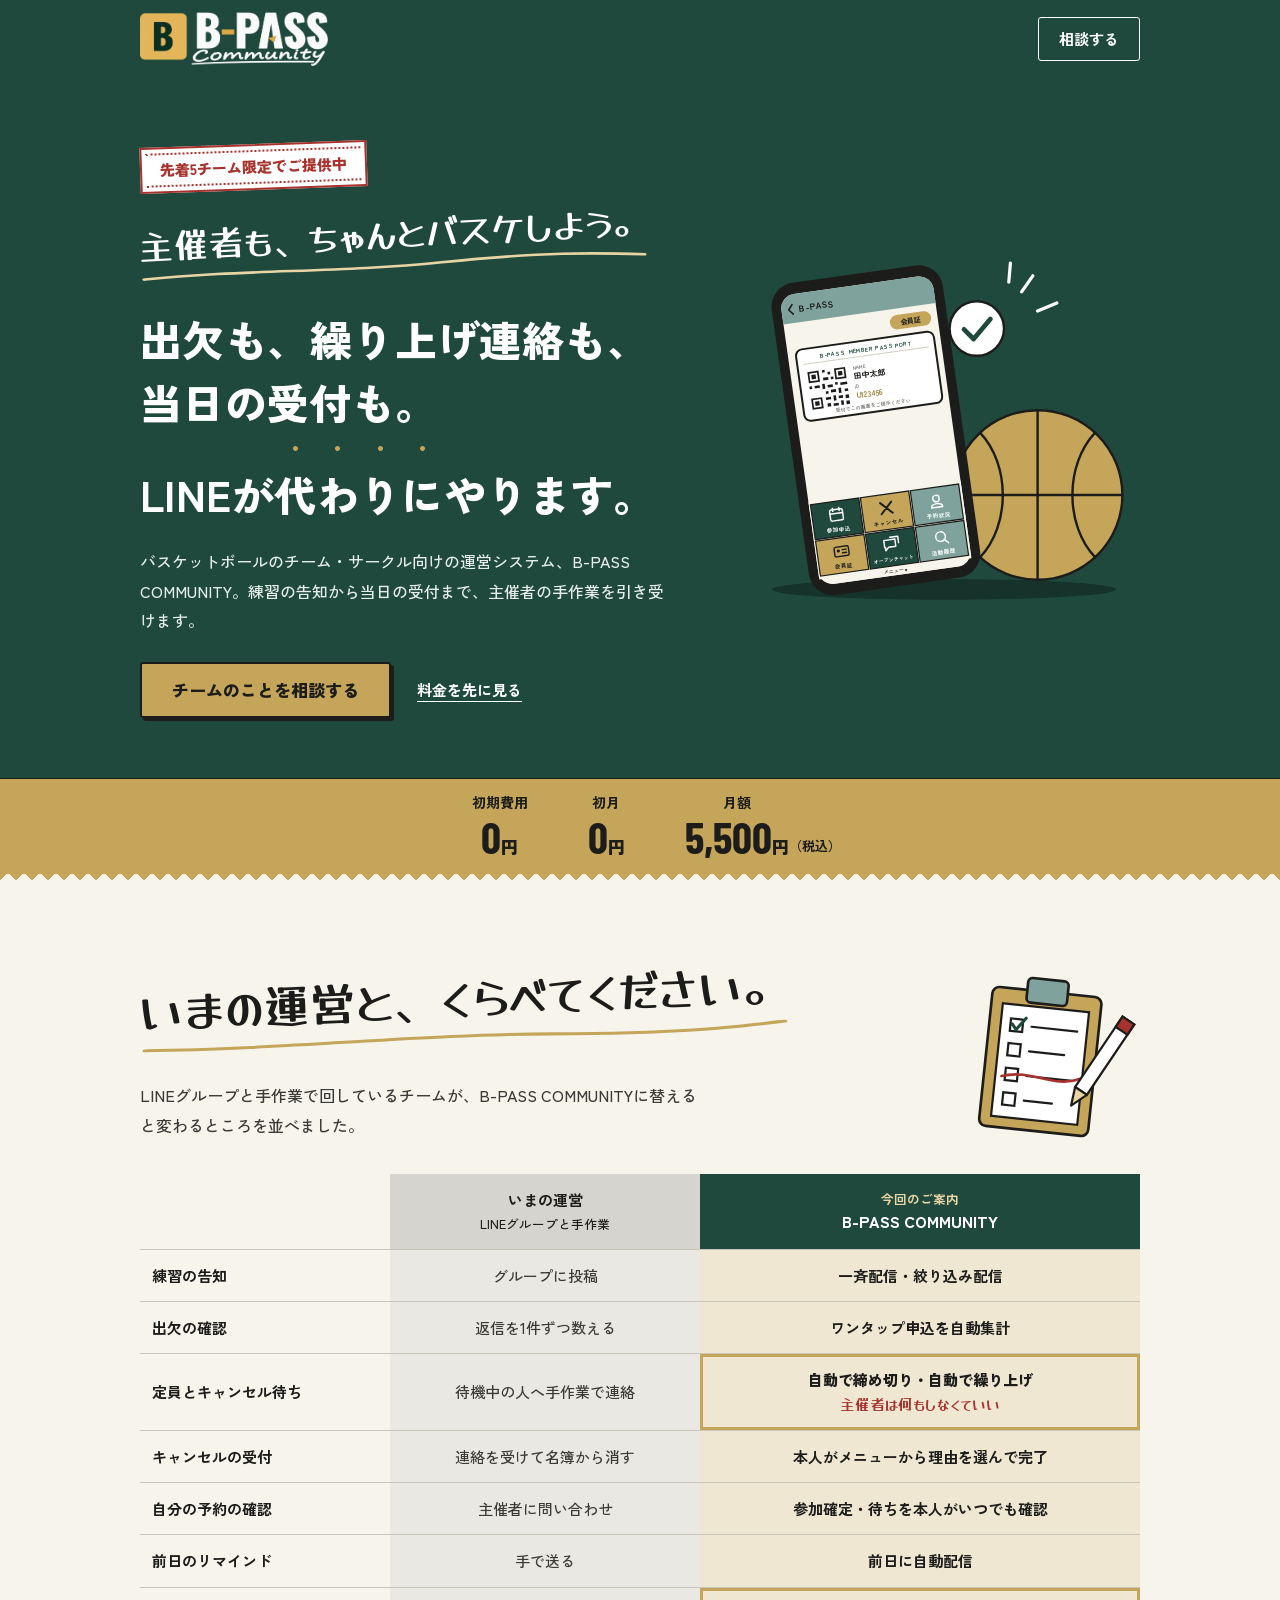
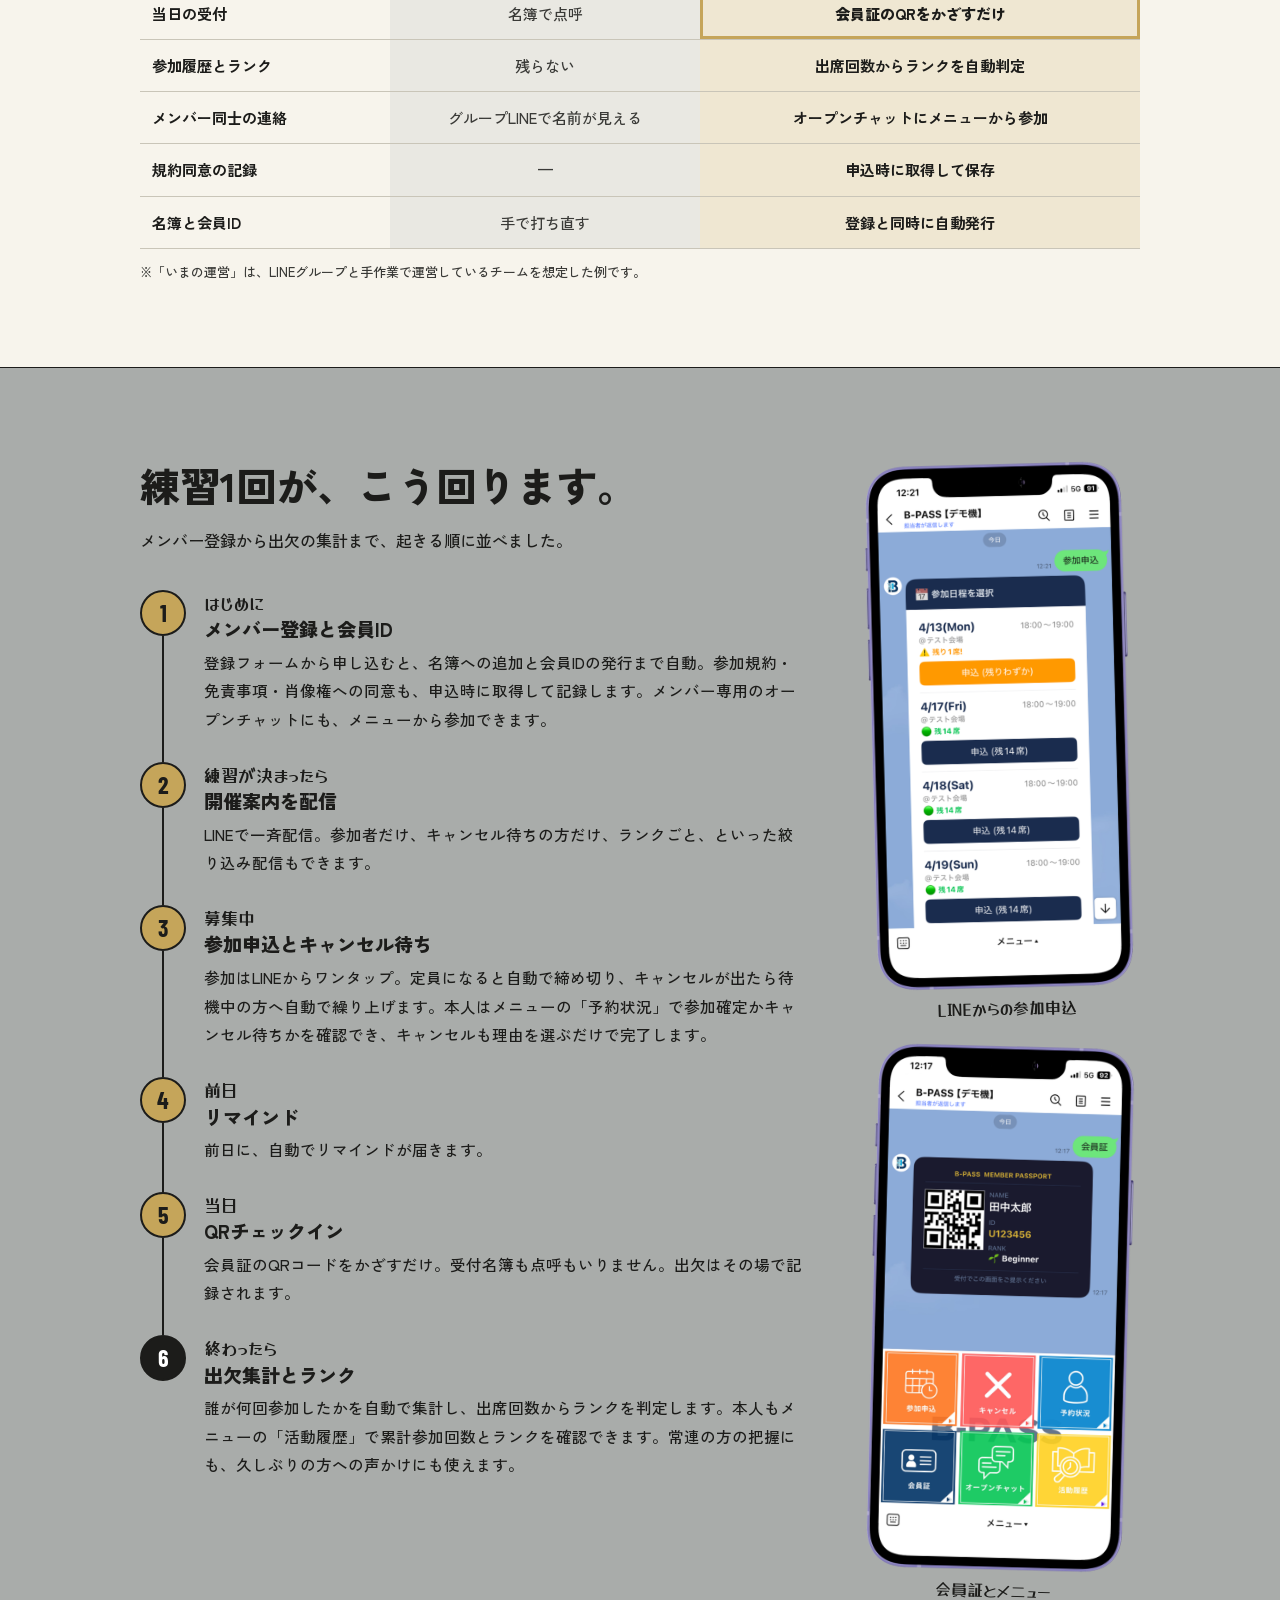
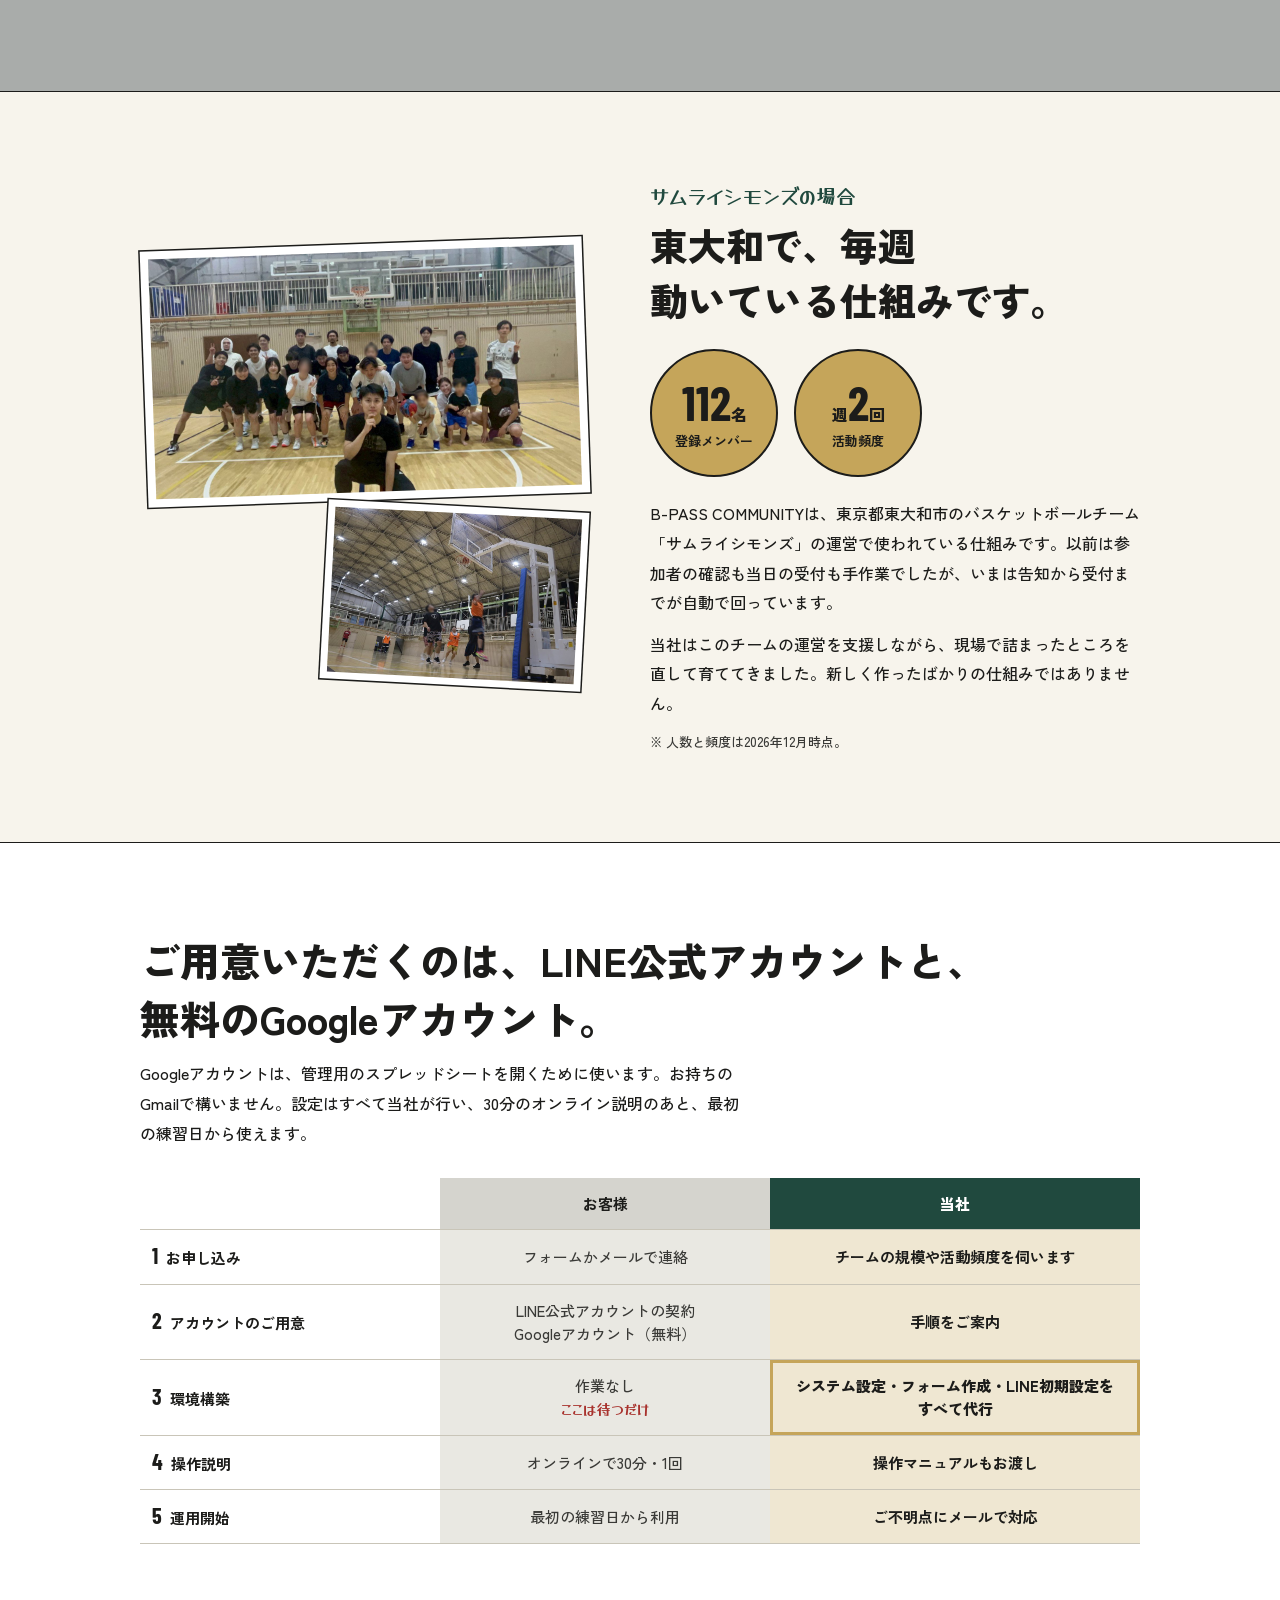
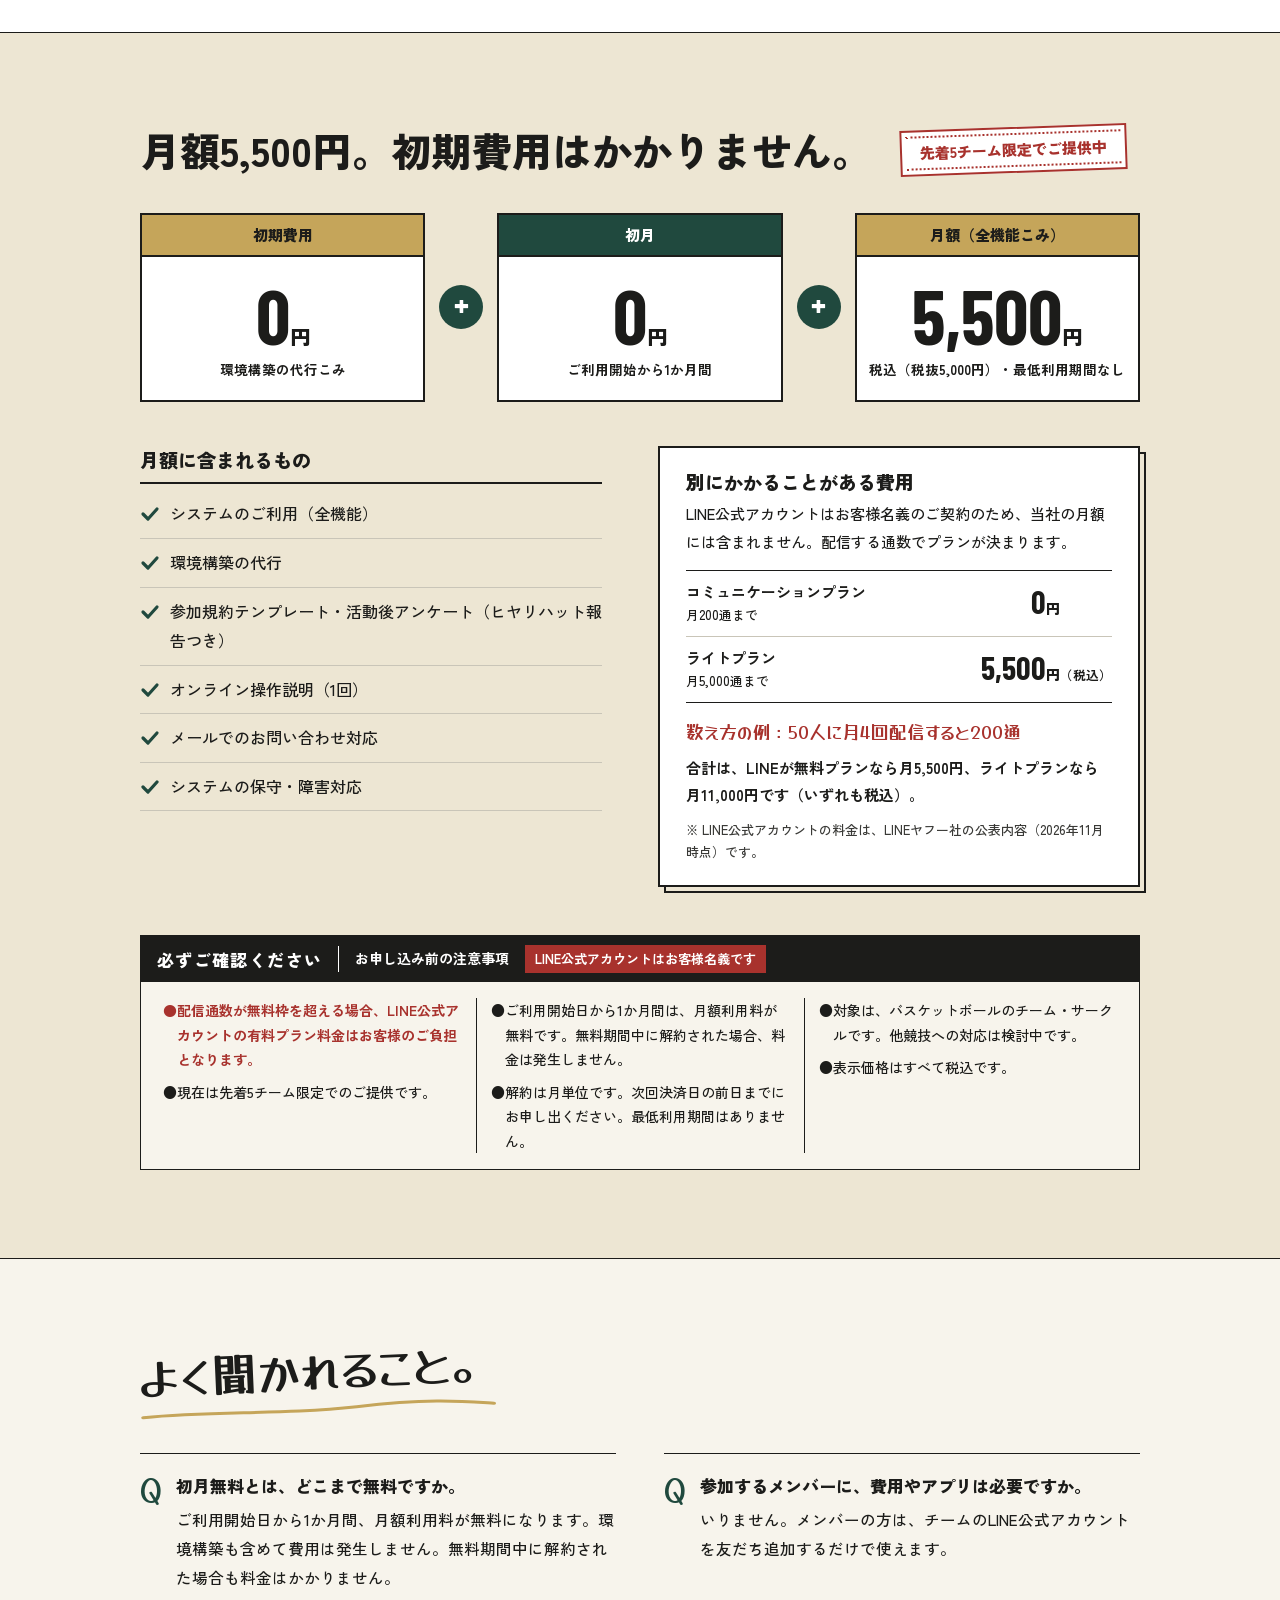
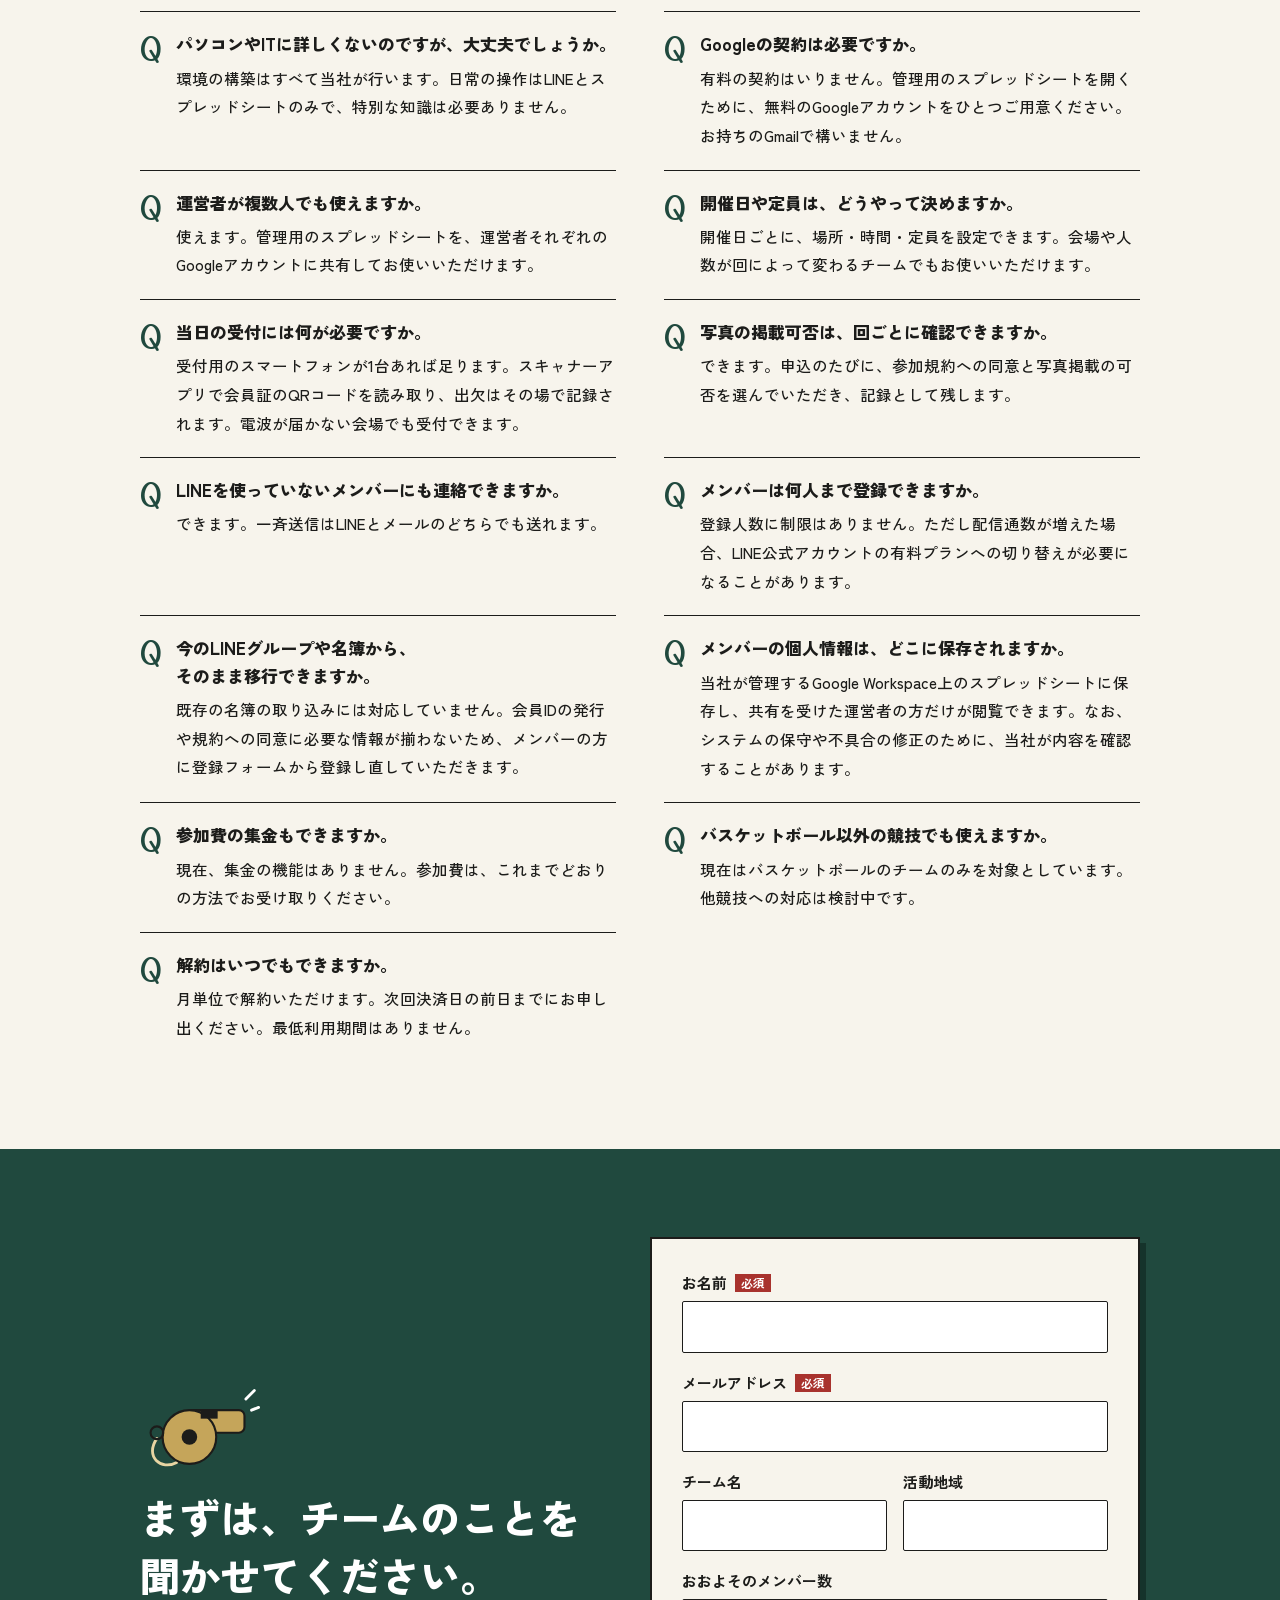
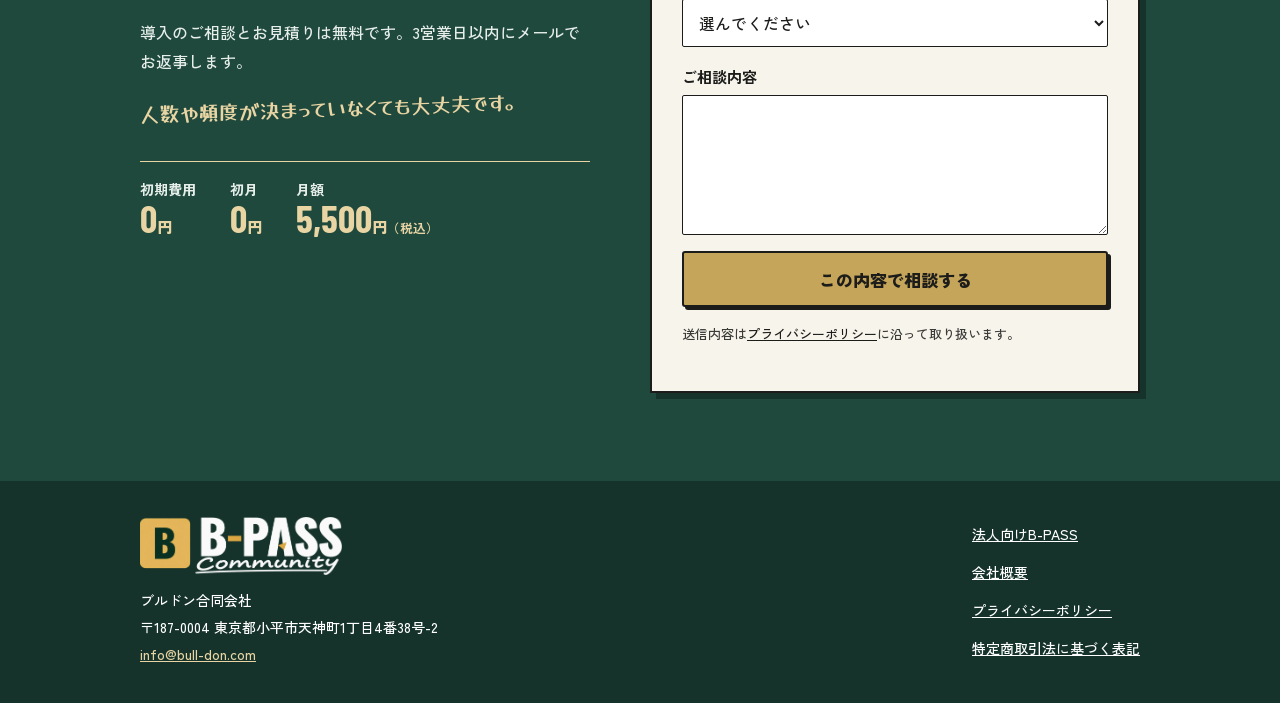
==== commit f32be266: "fix: COMMUNITY の解約の文言と、相談フォームの送信のタイムアウト・入力の上限を直す - 解約の文言（注意事項・FAQ）を「次回決済日の前日までにお申し出ください」に変更 - 「月額に含ま" ====
--- a/community/index.html
+++ b/community/index.html
@@ -297,7 +297,7 @@
 <ul style="margin-top:6px">
 <li style="display:flex;gap:10px;padding:9px 0;border-bottom:1px solid #C9C5B8"><svg viewBox="0 0 20 20" aria-hidden="true" style="flex:0 0 20px;height:20px;margin-top:5px"><path d="M3 10 L8 15 L17 5" fill="none" stroke="#20493E" stroke-width="3.2" stroke-linecap="round" stroke-linejoin="round"></path></svg><span>システムのご利用（全機能）</span></li>
 <li style="display:flex;gap:10px;padding:9px 0;border-bottom:1px solid #C9C5B8"><svg viewBox="0 0 20 20" aria-hidden="true" style="flex:0 0 20px;height:20px;margin-top:5px"><path d="M3 10 L8 15 L17 5" fill="none" stroke="#20493E" stroke-width="3.2" stroke-linecap="round" stroke-linejoin="round"></path></svg><span>環境構築の代行</span></li>
-<li style="display:flex;gap:10px;padding:9px 0;border-bottom:1px solid #C9C5B8"><svg viewBox="0 0 20 20" aria-hidden="true" style="flex:0 0 20px;height:20px;margin-top:5px"><path d="M3 10 L8 15 L17 5" fill="none" stroke="#20493E" stroke-width="3.2" stroke-linecap="round" stroke-linejoin="round"></path></svg><span>参加規約テンプレート・事故報告フォーム</span></li>
+<li style="display:flex;gap:10px;padding:9px 0;border-bottom:1px solid #C9C5B8"><svg viewBox="0 0 20 20" aria-hidden="true" style="flex:0 0 20px;height:20px;margin-top:5px"><path d="M3 10 L8 15 L17 5" fill="none" stroke="#20493E" stroke-width="3.2" stroke-linecap="round" stroke-linejoin="round"></path></svg><span>参加規約テンプレート・活動後アンケート（ヒヤリハット報告つき）</span></li>
 <li style="display:flex;gap:10px;padding:9px 0;border-bottom:1px solid #C9C5B8"><svg viewBox="0 0 20 20" aria-hidden="true" style="flex:0 0 20px;height:20px;margin-top:5px"><path d="M3 10 L8 15 L17 5" fill="none" stroke="#20493E" stroke-width="3.2" stroke-linecap="round" stroke-linejoin="round"></path></svg><span>オンライン操作説明（1回）</span></li>
 <li style="display:flex;gap:10px;padding:9px 0;border-bottom:1px solid #C9C5B8"><svg viewBox="0 0 20 20" aria-hidden="true" style="flex:0 0 20px;height:20px;margin-top:5px"><path d="M3 10 L8 15 L17 5" fill="none" stroke="#20493E" stroke-width="3.2" stroke-linecap="round" stroke-linejoin="round"></path></svg><span>メールでのお問い合わせ対応</span></li>
 <li style="display:flex;gap:10px;padding:9px 0;border-bottom:1px solid #C9C5B8"><svg viewBox="0 0 20 20" aria-hidden="true" style="flex:0 0 20px;height:20px;margin-top:5px"><path d="M3 10 L8 15 L17 5" fill="none" stroke="#20493E" stroke-width="3.2" stroke-linecap="round" stroke-linejoin="round"></path></svg><span>システムの保守・障害対応</span></li>
@@ -327,7 +327,7 @@
 <li style="break-inside:avoid;margin-bottom:8px;padding-left:1em;text-indent:-1em;color:#A8322D;font-weight:700">●配信通数が無料枠を超える場合、LINE公式アカウントの有料プラン料金はお客様のご負担となります。</li>
 <li style="break-inside:avoid;margin-bottom:8px;padding-left:1em;text-indent:-1em">●現在は先着5チーム限定でのご提供です。</li>
 <li style="break-inside:avoid;margin-bottom:8px;padding-left:1em;text-indent:-1em">●ご利用開始日から1か月間は、月額利用料が無料です。無料期間中に解約された場合、料金は発生しません。</li>
-<li style="break-inside:avoid;margin-bottom:8px;padding-left:1em;text-indent:-1em">●解約は月単位です。毎月20日までのお申し出で、その月の末日をもって解約となります。最低利用期間はありません。</li>
+<li style="break-inside:avoid;margin-bottom:8px;padding-left:1em;text-indent:-1em">●解約は月単位です。次回決済日の前日までにお申し出ください。最低利用期間はありません。</li>
 <li style="break-inside:avoid;margin-bottom:8px;padding-left:1em;text-indent:-1em">●対象は、バスケットボールのチーム・サークルです。他競技への対応は検討中です。</li>
 <li style="break-inside:avoid;margin-bottom:8px;padding-left:1em;text-indent:-1em">●表示価格はすべて税込です。</li>
 </ul>
@@ -356,7 +356,7 @@
 <div style="display:flex;gap:14px;border-top:1.5px solid #1C1C1A;padding:18px 0 20px"><span class="hand" aria-hidden="true" style="flex:0 0 auto;font-size:32px;line-height:1.1;color:#20493E">Q</span><div style="min-width:0"><dt style="font-weight:900;font-size:17px;line-height:1.6"><span class="ib">メンバーの個人情報は、</span><span class="ib">どこに保存されますか。</span></dt><dd style="margin-top:6px;font-size:15.5px">当社が管理するGoogle Workspace上のスプレッドシートに保存し、共有を受けた運営者の方だけが閲覧できます。なお、システムの保守や不具合の修正のために、当社が内容を確認することがあります。</dd></div></div>
 <div style="display:flex;gap:14px;border-top:1.5px solid #1C1C1A;padding:18px 0 20px"><span class="hand" aria-hidden="true" style="flex:0 0 auto;font-size:32px;line-height:1.1;color:#20493E">Q</span><div style="min-width:0"><dt style="font-weight:900;font-size:17px;line-height:1.6">参加費の集金もできますか。</dt><dd style="margin-top:6px;font-size:15.5px">現在、集金の機能はありません。参加費は、これまでどおりの方法でお受け取りください。</dd></div></div>
 <div style="display:flex;gap:14px;border-top:1.5px solid #1C1C1A;padding:18px 0 20px"><span class="hand" aria-hidden="true" style="flex:0 0 auto;font-size:32px;line-height:1.1;color:#20493E">Q</span><div style="min-width:0"><dt style="font-weight:900;font-size:17px;line-height:1.6"><span class="ib">バスケットボール以外の競技でも</span><span class="ib">使えますか。</span></dt><dd style="margin-top:6px;font-size:15.5px">現在はバスケットボールのチームのみを対象としています。他競技への対応は検討中です。</dd></div></div>
-<div style="display:flex;gap:14px;border-top:1.5px solid #1C1C1A;padding:18px 0 20px"><span class="hand" aria-hidden="true" style="flex:0 0 auto;font-size:32px;line-height:1.1;color:#20493E">Q</span><div style="min-width:0"><dt style="font-weight:900;font-size:17px;line-height:1.6">解約はいつでもできますか。</dt><dd style="margin-top:6px;font-size:15.5px">月単位で解約いただけます。毎月20日までにお申し出いただくと、その月の末日で解約となります。最低利用期間はありません。</dd></div></div>
+<div style="display:flex;gap:14px;border-top:1.5px solid #1C1C1A;padding:18px 0 20px"><span class="hand" aria-hidden="true" style="flex:0 0 auto;font-size:32px;line-height:1.1;color:#20493E">Q</span><div style="min-width:0"><dt style="font-weight:900;font-size:17px;line-height:1.6">解約はいつでもできますか。</dt><dd style="margin-top:6px;font-size:15.5px">月単位で解約いただけます。次回決済日の前日までにお申し出ください。最低利用期間はありません。</dd></div></div>
 </dl>
 </div>
 </section>
@@ -383,14 +383,14 @@
 </dl>
 </div>
 <form id="contact-form" novalidate style="position:relative;flex:1 1 400px;min-width:0;background:#F7F4EC;color:#1C1C1A;border:2px solid #1C1C1A;box-shadow:6px 6px 0 #15332B;padding:clamp(18px,3vw,30px);display:flex;flex-direction:column;gap:16px">
-<div><label for="f-name" style="display:flex;align-items:center;gap:8px;font-weight:700;font-size:15px;margin-bottom:4px">お名前<span style="background:#A8322D;color:#fff;font-size:12px;font-weight:700;line-height:1.5;padding:0 6px">必須</span></label><input id="f-name" name="name" required class="field" type="text" autocomplete="name"></div>
-<div><label for="f-mail" style="display:flex;align-items:center;gap:8px;font-weight:700;font-size:15px;margin-bottom:4px">メールアドレス<span style="background:#A8322D;color:#fff;font-size:12px;font-weight:700;line-height:1.5;padding:0 6px">必須</span></label><input id="f-mail" name="email" required class="field" type="email" autocomplete="email"></div>
+<div><label for="f-name" style="display:flex;align-items:center;gap:8px;font-weight:700;font-size:15px;margin-bottom:4px">お名前<span style="background:#A8322D;color:#fff;font-size:12px;font-weight:700;line-height:1.5;padding:0 6px">必須</span></label><input id="f-name" name="name" required class="field" type="text" autocomplete="name" maxlength="100"></div>
+<div><label for="f-mail" style="display:flex;align-items:center;gap:8px;font-weight:700;font-size:15px;margin-bottom:4px">メールアドレス<span style="background:#A8322D;color:#fff;font-size:12px;font-weight:700;line-height:1.5;padding:0 6px">必須</span></label><input id="f-mail" name="email" required class="field" type="email" autocomplete="email" maxlength="254"></div>
 <div style="display:flex;flex-wrap:wrap;gap:16px">
-<div style="flex:1 1 170px;min-width:0"><label for="f-team" style="display:block;font-weight:700;font-size:15px;margin-bottom:4px">チーム名</label><input id="f-team" name="team" class="field" type="text"></div>
-<div style="flex:1 1 170px;min-width:0"><label for="f-area" style="display:block;font-weight:700;font-size:15px;margin-bottom:4px">活動地域</label><input id="f-area" name="area" class="field" type="text"></div>
+<div style="flex:1 1 170px;min-width:0"><label for="f-team" style="display:block;font-weight:700;font-size:15px;margin-bottom:4px">チーム名</label><input id="f-team" name="team" class="field" type="text" maxlength="100"></div>
+<div style="flex:1 1 170px;min-width:0"><label for="f-area" style="display:block;font-weight:700;font-size:15px;margin-bottom:4px">活動地域</label><input id="f-area" name="area" class="field" type="text" maxlength="100"></div>
 </div>
 <div><label for="f-size" style="display:block;font-weight:700;font-size:15px;margin-bottom:4px">おおよそのメンバー数</label><select id="f-size" name="members" class="field"><option value="">選んでください</option><option>〜20名</option><option>21〜50名</option><option>51〜100名</option><option>101名以上</option><option>まだ分からない</option></select></div>
-<div><label for="f-msg" style="display:block;font-weight:700;font-size:15px;margin-bottom:4px">ご相談内容</label><textarea id="f-msg" name="message" class="field" rows="4" style="resize:vertical"></textarea></div>
+<div><label for="f-msg" style="display:block;font-weight:700;font-size:15px;margin-bottom:4px">ご相談内容</label><textarea id="f-msg" name="message" class="field" rows="4" maxlength="2000" style="resize:vertical"></textarea></div>
 <input type="text" name="homepage" tabindex="-1" autocomplete="off" aria-hidden="true" style="position:absolute;left:-9999px;width:1px;height:1px;opacity:0">
 <button type="submit" style="min-height:56px;background:#C5A55A;color:#1C1C1A;font:inherit;font-weight:900;font-size:17px;border:2px solid #1C1C1A;border-radius:3px;box-shadow:3px 3px 0 #1C1C1A;cursor:pointer">この内容で相談する</button>
 <p style="font-size:13px;line-height:1.7;color:#3A3A37">送信内容は<a href="../privacy.html" style="color:#1C1C1A">プライバシーポリシー</a>に沿って取り扱います。</p>
@@ -434,6 +434,8 @@
    応答が読めない・ok が true でない場合はすべて失敗として扱う（fail-closed）。
    mode:'no-cors' は応答を読めず失敗を検知できないため使わない。
    項目名は受付側に合わせる（スパム対策の隠し項目は homepage）。隠し項目に空白以外の値があるときは送らず、失敗の表示を出す（黙って止めない）。
+   応答が15秒以内に返らないときは中断し、失敗として扱う（ボタンは押せる状態に戻す）。
+   入力欄の maxlength は受付側の各項目の上限と同じ値にする。
    generate_lead は {"ok":true} を受け取ったときだけ送る。 */
 (function () {
   var FORM_ENDPOINT = 'https://script.google.com/macros/s/AKfycbx5WiXv6qiS-26p1Sx55eH2v5JQ8j4cu5JfIPKNUTlNy4cd-Rpnam8X3m59h-KhK8b0uw/exec';
@@ -464,11 +466,15 @@
       homepage: form.homepage.value
     };
     var ok = false;
-    fetch(FORM_ENDPOINT, {
+    var ctrl = typeof AbortController === 'function' ? new AbortController() : null;
+    var timer = ctrl ? setTimeout(function () { ctrl.abort(); }, 15000) : null;
+    var opts = {
       method: 'POST',
       headers: { 'Content-Type': 'text/plain;charset=utf-8' },
       body: JSON.stringify(payload)
-    })
+    };
+    if (ctrl) opts.signal = ctrl.signal;
+    fetch(FORM_ENDPOINT, opts)
       .then(function (res) {
         return res.json().then(function (data) {
           ok = res.ok && data !== null && typeof data === 'object' && data.ok === true;
@@ -476,6 +482,7 @@
       })
       .catch(function () { ok = false; })
       .then(function () {
+        if (timer) clearTimeout(timer);
         btn.disabled = false; btn.textContent = 'この内容で相談する';
         if (ok) {
           form.reset();
